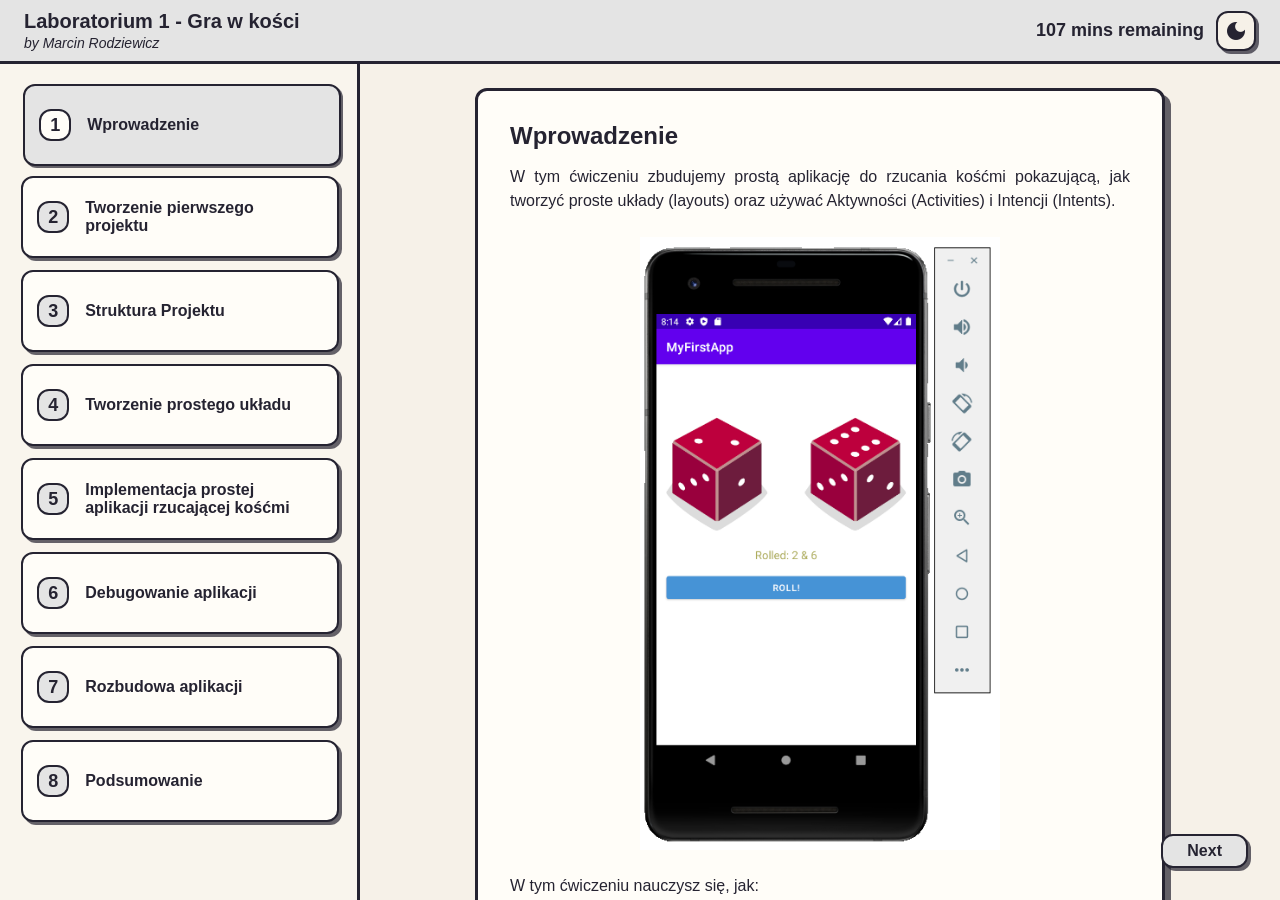
==== labs/lab1/index.html @ 18312a4f "Update introduction in index.html for Lab 1 Removed TODO section" ====
<!doctype html>
<html>
<head>
  <meta name="viewport" content="width=device-width, minimum-scale=1.0, initial-scale=1.0, user-scalable=yes">
  <meta charset="UTF-8">
  <title>Laboratorium 1 - Gra w kości</title>
  <link rel="icon" type="image/svg+xml" href="../assets/android-favicon.svg">
  <link rel="stylesheet" href="../assets/material-icons.css">
  <link rel="stylesheet" href="../css/codelab-soft-brutalism.css">
</head>
<body>
    <div class="codelab"
      id="lab1_diceroller"
      data-title="Laboratorium 1 - Gra w kości"
      data-author="by Marcin Rodziewicz">
    
      <section class="codelab-step" data-label="Wprowadzenie" data-duration="02">
    
<p>W tym ćwiczeniu zbudujemy prostą aplikację do rzucania kośćmi pokazującą, jak tworzyć proste układy (layouts) oraz używać Aktywności (Activities) i Intencji (Intents).</p>
<img src="img/diceRollerPreview.png" alt="img\\diceRollerPreview.png"  width="360.00" />
<p>W tym ćwiczeniu nauczysz się, jak:</p>
<ul><li>utworzyć prostą aplikację w Android Studio</li><li>tworzyć interfejs użytkownika (UI) za pomocą <code>ConstraintLayout</code></li><li>tworzyć Aktywności i używać Intencji</li><li>uruchamiać i debugować aplikację</li></ul>
      </section>
    
      <section class="codelab-step" data-label="Tworzenie pierwszego projektu" data-duration="05">
        <h4 is-upgraded>1 Otwórz Android Studio i utwórz projekt</h4>
<p>Otwórz Android Studio i wybierz opcję <strong>New Project</strong>.</p>
<img src="img/1.jpg" alt="img\\1.jpg"  width="720.00" />
<h4 is-upgraded>2 Wybór szablonu</h4>
<p>Wybierz szablon <strong>Empty Views Activity</strong> dla swojej aplikacji. Możesz wybierać spośród kilku predefiniowanych szablonów aplikacji dla różnych urządzeń. Następnie kliknij <strong>Next</strong>.</p>
<img src="img/lab1_2.png" alt="img\\lab1_2.png"  width="720.00" />
<h4 is-upgraded>3 Konfiguracja projektu</h4>
<p>Określ nazwę swojej aplikacji (np. <code>DiceRoller</code>). Utwórz unikalną nazwę pakietu (Package name), która identyfikuje aplikację, np. <code>com.mr.diceroller</code>. Wybierz odpowiednią lokalizację projektu (Save location) i wskaż język używany do napisania aplikacji (wybierz <strong>Kotlin</strong>). Na koniec wybierz platformę, na której aplikacja będzie działać, i określ minimalny wymagany poziom SDK (Android version). Jako język konfiguracji budowania (Build configuration language) wybierz <em>Kotlin DSL (build.gradle.kts)</em>. Kliknij <strong>Finish</strong>.</p>
<img src="img/lab1_3.png" alt="img\\lab1_3.png"  width="720.00" />
<h4 is-upgraded>4 Oczekiwanie na zbudowanie</h4>
<p>Poczekaj na zakończenie procesu tworzenia projektu.</p>
<h4 is-upgraded>5 Sukces</h4>
<p>Pierwszy projekt został utworzony!</p>
      </section>
    
      <section class="codelab-step" data-label="Struktura Projektu" data-duration="05">
        <p>Zapoznaj się ze strukturą projektu. Widok projektu można zmienić, wybierając opcje w lewym górnym menu panelu nawigacyjnego (np. z domyślnego widoku <em>Android</em> na widok <em>Project</em>, aby zobaczyć pliki z perspektywy systemu operacyjnego).</p>
<img src="img/lab1_4.jpg" alt="img\\lab1_4.jpg"  width="720.00" />
<h4 is-upgraded>Najważniejsze elementy:</h4>
<p><strong><code>app/src/main/res/layout/activity_main.xml</code></strong></p>
<p>Plik XML z układem dla aktywności, którą dodałeś podczas tworzenia projektu. Zawiera aktualną treść wyświetlaną użytkownikowi. Plik domyślnie zawiera element <code>TextView</code> z tekstem &quot;Hello world!&quot;.</p>
<p><strong><code>app/src/main/java/package_name/MainActivity.kt</code></strong></p>
<p>Zakładka z tym plikiem pojawia się w Android Studio po zakończeniu kreatora nowego projektu. Znajdziesz w nim definicję klasy dla utworzonej Aktywności. Po zbudowaniu i uruchomieniu aplikacji, klasa <code>Activity</code> uruchamia aktywność i ładuje plik układu mówiący &quot;Hello World!&quot;. Jest to punkt wejścia do aplikacji.</p>
<p><strong><code>app/src/main/AndroidManifest.xml</code></strong></p>
<p>Plik manifestu opisuje podstawowe cechy aplikacji i definiuje każdy z jej komponentów.</p>
<p><strong><code>app/build.gradle</code> (lub <code>build.gradle.kts</code>)</strong></p>
<p>Android Studio używa narzędzia Gradle do kompilacji i budowy aplikacji. Istnieje plik <code>build.gradle</code> dla każdego modułu projektu, a także dla całego projektu. Zazwyczaj interesuje nas ten pierwszy (dla modułu <code>app</code>). To tutaj ustawiane są zależności (dependencies) i ustawienia Androida:</p>
<ul><li><code>compileSdk</code>: wersja platformy, względem której aplikacja jest kompilowana.</li><li><code>applicationId</code>: w pełni kwalifikowana nazwa pakietu.</li><li><code>minSdk</code>: najniższa wersja Androida obsługiwana przez aplikację.</li><li><code>targetSdk</code>: najwyższa wersja Androida, na której aplikacja była testowana.</li></ul>
<p><strong><code>app/src/main/res</code></strong></p>
<p>Podkatalogi znajdujące się w <code>/res</code> zawierają zasoby aplikacji:</p>
<ul><li><code>drawable/</code>: Katalog dla obiektów graficznych (takich jak bitmapy).</li><li><code>layout/</code>: Katalog dla plików definiujących interfejs użytkownika, takich jak <code>activity_main.xml</code>.</li><li><code>mipmap/</code>: Katalog dla plików ikon aplikacji.</li><li><code>values/</code>: Katalog dla innych plików XML zawierających zasoby, takie jak definicje ciągów znaków (<code>strings.xml</code>) i kolorów (<code>colors.xml</code>).</li></ul>
      </section>
    
      <section class="codelab-step" data-label="Tworzenie prostego układu" data-duration="20">
        <h3 is-upgraded>1 Otwórz plik układu</h3>
<p>Otwórz plik <code>activity_main.xml</code> (jeśli nie jest jeszcze otwarty).</p>
<h3 is-upgraded>2 Przygotowanie zasobów graficznych</h3>
<p>Zbudujemy docelowy układ zawierający dwie kości do gry, przycisk i pole tekstowe.</p>
<img src="img/lab1_5.png" alt="img\\lab1_5.png"  width="720.00" />
<p>Dodaj dostarczone obrazy kości (<code>dice_1.png</code> do <code>dice_6.png</code>) do folderu <code>drawable</code>, przeciągając je tam lub wybierając opcję <strong>Import Drawables</strong> w zakładce <strong>Resource Manager</strong> po lewej stronie.</p>
<img src="img/lab1_6.jpg" alt="img\\lab1_6.jpg"  width="720.00" />
<h3 is-upgraded>3 Dodawanie komponentów</h3>
<p>Dodaj dwa obiekty <code>ImageView</code> i jeden <code>Button</code> do istniejącego już <code>TextView</code>, przeciągając widżety z palety (Palette) do okna i zmień ich identyfikatory (używane do dostępu do elementu z poziomu kodu) w zakładce <strong>Attributes</strong>:</p>
<img src="img/lab1_7.jpg" alt="img\\lab1_7.jpg"  width="720.00" />
<table><thead><tr><th>Element</th><th>Id</th></tr></thead><tbody><tr><td>Pierwszy ImageView</td><td><code>dice1Img</code></td></tr><tr><td>Drugi ImageView</td><td><code>dice2Img</code></td></tr><tr><td>Przycisk (Button)</td><td><code>rollButton</code></td></tr><tr><td>Tekst (TextView)</td><td><code>rollResultText</code></td></tr></tbody></table>
<p>Podczas dodawania obrazów zostaniesz poproszony o wybór grafiki. Wybierz jeden z dodanych obrazków kości.</p>
<h3 is-upgraded>4 Pozycjonowanie elementów</h3>
<p>Ustaw pozycje elementów, definiując ograniczenia i inne odpowiednie parametry. Można to zrobić w kodzie XML lub w trybie widoku Design. Dla kodu XML można użyć:</p>
<table>
<thead>
<tr>
<th>Element id</th>
<th colspan="1"></th>
</tr>
</thead>
<tbody>
<!-- dice1Img -->
<tr>
<td rowspan="8"><strong><code>dice1Img</code></strong></td>
<td align="center"><strong>Atrybuty</strong></td>
</tr>
<tr>
<td>
<code>android:layout_width="160dp"</code><br>
<code>android:layout_height="200dp"</code>
</td>
</tr>
<tr>
<td align="center"><strong>Opis</strong></td>
</tr>
<tr>
<td>Ustawia szerokość i wysokość obiektu <code>ImageView</code> na 160 i 200 dp (piksele niezależne od gęstości).</td>
</tr>
<tr>
<td align="center"><strong>Atrybuty</strong></td>
</tr>
<tr>
<td>
<code>app:layout_constraintBottom_toTopOf="@+id/rollResultText"</code><br>
<code>app:layout_constraintStart_toStartOf="parent"</code><br>
<code>android:layout_marginStart="16dp"</code><br>
<code>android:layout_marginBottom="16dp"</code>
</td>
</tr>
<tr>
<td align="center"><strong>Opis</strong></td>
</tr>
<tr>
<td>Ustawia pozycję <code>ImageView</code>. Atrybut <code>Start_toStartOf</code> ustawia początkową pozycję w osi x względem początku kontenera (<code>"parent"</code>) — zazwyczaj lewa krawędź. <code>Bottom_toTopOf</code> przypina dół obrazka do góry tekstu <code>rollResultText</code>. Atrybuty <code>marginStart</code> i <code>marginBottom</code> dodają marginesy.</td>
</tr>
<!-- dice2Img -->
<tr>
<td rowspan="8"><strong><code>dice2Img</code></strong></td>
<td align="center"><strong>Atrybuty</strong></td>
</tr>
<tr>
<td>
<code>android:layout_width="160dp"</code><br>
<code>android:layout_height="200dp"</code>
</td>
</tr>
<tr>
<td align="center"><strong>Opis</strong></td>
</tr>
<tr>
<td>Ustawia szerokość i wysokość obiektu <code>ImageView</code> na 160 i 200 dp.</td>
</tr>
<tr>
<td align="center"><strong>Atrybuty</strong></td>
</tr>
<tr>
<td>
<code>app:layout_constraintBottom_toTopOf="@+id/rollResultText"</code><br>
<code>app:layout_constraintEnd_toEndOf="parent"</code><br>
<code>android:layout_marginEnd="16dp"</code><br>
<code>android:layout_marginBottom="16dp"</code>
</td>
</tr>
<tr>
<td align="center"><strong>Opis</strong></td>
</tr>
<tr>
<td>Podobnie jak wyżej. Atrybut <code>End_toEndOf</code> ustawia końcową pozycję względem końca kontenera (zazwyczaj prawa krawędź).</td>
</tr>
<!-- rollButton -->
<tr>
<td rowspan="8"><strong><code>rollButton</code></strong></td>
<td align="center"><strong>Atrybuty</strong></td>
</tr>
<tr>
<td>
<code>android:layout_width="0dp"</code><br>
<code>android:layout_height="wrap_content"</code><br>
<code>android:text="Roll!"</code><br>
<code>app:backgroundTint="@color/myBlue"</code>
</td>
</tr>
<tr>
<td align="center"><strong>Opis</strong></td>
</tr>
<tr>
<td>Ustawia szerokość i wysokość przycisku, wyświetlany tekst i kolor tła. Wartość <code>0dp</code> dla szerokości (<em>match constraint</em>) sprawia, że przycisk rozciąga się do zdefiniowanych ograniczeń bocznych.</td>
</tr>
<tr>
<td align="center"><strong>Atrybuty</strong></td>
</tr>
<tr>
<td>
<code>android:layout_marginStart="16dp"</code><br>
<code>android:layout_marginTop="16dp"</code><br>
<code>android:layout_marginEnd="16dp"</code><br>
<code>app:layout_constraintEnd_toEndOf="parent"</code><br>
<code>app:layout_constraintStart_toStartOf="parent"</code><br>
<code>app:layout_constraintTop_toBottomOf="@+id/rollResultText"</code>
</td>
</tr>
<tr>
<td align="center"><strong>Opis</strong></td>
</tr>
<tr>
<td>Ustawia pozycję przycisku: wycentrowany poziomo względem rodzica, umieszczony poniżej <code>rollResultText</code> z marginesami po wszystkich stronach.</td>
</tr>
<!-- rollResultText -->
<tr>
<td rowspan="8"><strong><code>rollResultText</code></strong></td>
<td align="center"><strong>Atrybuty</strong></td>
</tr>
<tr>
<td>
<code>android:layout_width="0dp"</code><br>
<code>android:layout_height="wrap_content"</code><br>
<code>android:text="Hello_world!"</code><br>
<code>android:textAlignment="center"</code><br>
<code>android:textSize="18sp"</code>
</td>
</tr>
<tr>
<td align="center"><strong>Opis</strong></td>
</tr>
<tr>
<td>Ustawia szerokość, wysokość, tekst, wyrównanie i rozmiar tekstu w jednostkach <code>sp</code> (odpowiednik <code>dp</code> dla fontów).</td>
</tr>
<tr>
<td align="center"><strong>Atrybuty</strong></td>
</tr>
<tr>
<td>
<code>app:layout_constraintBottom_toBottomOf="parent"</code><br>
<code>app:layout_constraintLeft_toLeftOf="parent"</code><br>
<code>app:layout_constraintRight_toRightOf="parent"</code><br>
<code>app:layout_constraintTop_toTopOf="parent"</code>
</td>
</tr>
<tr>
<td align="center"><strong>Opis</strong></td>
</tr>
<tr>
<td>Ta kombinacja ograniczeń (<em>constraints</em>) spowoduje, że widok zostanie wyśrodkowany na ekranie — zarówno poziomo, jak i pionowo.</td>
</tr>
</tbody>
</table>
<aside class="warning"><p><strong>UWAGA 1:</strong> Atrybut <code>text</code> jest podświetlony, ponieważ ciąg &quot;Roll!&quot; jest wpisany na sztywno (hardcoded) w kodzie XML, co nie jest dobrą praktyką. Zajmiemy się tym w następnych krokach.</p>
<p><strong>UWAGA 2:</strong> Zauważ, że <code>@color/myBlue</code> jest podświetlone na czerwono. Wpisaliśmy nazwę zasobu koloru, ale jeszcze go nie stworzyliśmy.</p></aside>
<h3 is-upgraded>5 Eksportowanie tekstów i kolorów</h3>
<p>Eksportuj ciągi znaków (strings). W przypadku każdego ciągu z ostrzeżeniem &quot;hardcoded&quot; wyeksportuj zasób do pliku <code>strings.xml</code>, zaznaczając linię i otwierając menu szybkich akcji (<code>Alt+Enter</code> lub ikona żarówki) -&gt; <strong>Extract string resource</strong>.</p>
<div class="codelab-image-row"><img src="img/lab1_8.png" alt="img\\lab1_8.png"  width="300.00" /><img src="img/lab1_9.png" alt="img\\lab1_9.png"  width="300.00" /></div>
<p>Utwórz kolor &quot;myBlue&quot;. Naciśnij <code>Alt+Enter</code> na podświetlonym błędzie &quot;myBlue&quot;, wybierz <strong>Create color value resource</strong> i w kolejnym oknie wybierz odpowiedni odcień niebieskiego.</p>
<div class="codelab-image-row"><img src="img/lab1_10.png" alt="img\\lab1_10.png"  width="300.00" /><img src="img/lab1_11.png" alt="img\\lab1_11.png"  width="300.00" /></div>
<p>Ostateczny kod XML (<code>activity_main.xml</code>) powinien wyglądać mniej więcej tak (upewnij się, że używasz wyeksportowanych zasobów <code>@string/...</code>):</p>
<h4 is-upgraded>activity_main.xml</h4>
<pre><code class="language-xml">&lt;?xml version=&quot;1.0&quot; encoding=&quot;utf-8&quot;?&gt;
&lt;androidx.constraintlayout.widget.ConstraintLayout
    xmlns:android=&quot;http://schemas.android.com/apk/res/android&quot;
    xmlns:app=&quot;http://schemas.android.com/apk/res-auto&quot;
    xmlns:tools=&quot;http://schemas.android.com/tools&quot;
    android:layout_width=&quot;match_parent&quot;
    android:layout_height=&quot;match_parent&quot;
    tools:context=&quot;.MainActivity&quot;&gt;

    &lt;TextView
        android:id=&quot;@+id/rollResultText&quot;
        android:layout_width=&quot;0dp&quot;
        android:layout_height=&quot;wrap_content&quot;
        android:text=&quot;@string/hello_world&quot;
        android:textAlignment=&quot;center&quot;
        android:textSize=&quot;18sp&quot;
        app:layout_constraintBottom_toBottomOf=&quot;parent&quot;
        app:layout_constraintLeft_toLeftOf=&quot;parent&quot;
        app:layout_constraintRight_toRightOf=&quot;parent&quot;
        app:layout_constraintTop_toTopOf=&quot;parent&quot; /&gt;

    &lt;Button
        android:id=&quot;@+id/rollButton&quot;
        android:layout_width=&quot;0dp&quot;
        android:layout_height=&quot;wrap_content&quot;
        android:layout_marginStart=&quot;16dp&quot;
        android:layout_marginTop=&quot;16dp&quot;
        android:layout_marginEnd=&quot;16dp&quot;
        android:text=&quot;@string/roll&quot;
        app:backgroundTint=&quot;@color/myBlue&quot;
        app:layout_constraintEnd_toEndOf=&quot;parent&quot;
        app:layout_constraintStart_toStartOf=&quot;parent&quot;
        app:layout_constraintTop_toBottomOf=&quot;@+id/rollResultText&quot; /&gt;

    &lt;ImageView
        android:id=&quot;@+id/dice1Img&quot;
        android:layout_width=&quot;160dp&quot;
        android:layout_height=&quot;200dp&quot;
        android:layout_marginStart=&quot;16dp&quot;
        android:layout_marginBottom=&quot;16dp&quot;
        app:layout_constraintBottom_toTopOf=&quot;@+id/rollResultText&quot;
        app:layout_constraintStart_toStartOf=&quot;parent&quot;
        tools:ignore=&quot;ContentDescription&quot;
        app:srcCompat=&quot;@drawable/dice_2&quot; /&gt;

    &lt;ImageView
        android:id=&quot;@+id/dice2Img&quot;
        android:layout_width=&quot;160dp&quot;
        android:layout_height=&quot;200dp&quot;
        android:layout_marginEnd=&quot;16dp&quot;
        android:layout_marginBottom=&quot;16dp&quot;
        app:layout_constraintBottom_toTopOf=&quot;@+id/rollResultText&quot;
        app:layout_constraintEnd_toEndOf=&quot;parent&quot;
        app:srcCompat=&quot;@drawable/dice_1&quot; /&gt;

&lt;/androidx.constraintlayout.widget.ConstraintLayout&gt;
</code></pre>
      </section>
    
      <section class="codelab-step" data-label="Implementacja prostej aplikacji rzucającej kośćmi" data-duration="15">
        <h3 is-upgraded>1 Cykl życia aplikacji (Application Lifecycle)</h3>
<p>Aplikacje systemu Android wykorzystują klasę aktywności (ang. <em>Activity</em>) jako punkt wejścia. Aktywność udostępnia również obszar do rysowania interfejsu użytkownika oraz umożliwia interakcję użytkownika z aplikacją. Dobrą praktyką jest minimalizacja liczby aktywności w aplikacji. Preferowanym modelem jest model jednej aktywności.</p>
<!-- ZMIANA (1): wyjaśnienie sprzeczności z modelem jednej aktywności -->
<aside class="special"><p><strong>Uwaga:</strong> W tym laboratorium świadomie tworzymy kilka aktywności (<code>MainActivity</code>, <code>MainActivityExtended</code>, <code>SettingsActivity</code>). To zabieg dydaktyczny: pozwala pokazać, jak działają Intencje i jak przekazywać dane między ekranami. W kolejnych laboratoriach poznamy nawigację między ekranami w obrębie jednej aktywności.</p></aside>
<p>Ważnym aspektem aktywności jest jej cykl życia, który definiuje kolejne etapy jej działania – od uruchomienia aż do zamknięcia. System Android zarządza cyklem życia, przechodząc przez następujące stany:</p>
<!-- ZMIANA (2): dodano onRestart() -->
<ul><li><code>onCreate()</code> – wywoływana podczas inicjalizacji aktywności, odpowiada za tworzenie interfejsu użytkownika oraz załadowanie zasobów,</li><li><code>onStart()</code> – aktywność staje się widoczna na ekranie,</li><li><code>onResume()</code> – aktywność przechodzi na pierwszy plan, umożliwiając użytkownikowi interakcję,</li><li><code>onPause()</code> – aktywność schodzi z pierwszego planu, np. przesłania ją okno dialogowe,</li><li><code>onStop()</code> – aktywność przestaje być widoczna, ale nadal pozostaje w pamięci,</li><li><code>onRestart()</code> – wywoływana, gdy aktywność zatrzymana wcześniej przez <code>onStop()</code> wraca na ekran (np. użytkownik wraca do aplikacji). Po niej system wywołuje ponownie <code>onStart()</code>,</li><li><code>onDestroy()</code> – aktywność zostaje usunięta z pamięci, np. w wyniku zamknięcia aplikacji.</li></ul>
<aside class="special"><p><strong>Informacja:</strong> Nie wszystkie z tych metod muszą być nadpisywane – implementujemy tylko te, które są potrzebne do poprawnego działania aplikacji, np. do zwalniania zasobów czy zapisywania stanu. Wyjątkiem jest metoda <code>onCreate()</code>, którą zawsze należy nadpisać, ponieważ to w niej inicjalizowany jest interfejs użytkownika oraz kluczowe komponenty aplikacji.</p></aside>
<!-- ZMIANA (2): wzmianka o onSaveInstanceState -->
<aside class="warning"><p><strong>Zmiana konfiguracji i zapis stanu:</strong> Obrót ekranu, zmiana języka lub trybu ciemnego powoduje <strong>zniszczenie i ponowne utworzenie</strong> aktywności (<code>onPause -&gt; onStop -&gt; onDestroy -&gt; onCreate</code>). Zwykłe zmienne w klasie aktywności są wtedy tracone. Przed zniszczeniem system wywołuje metodę <code>onSaveInstanceState(outState: Bundle)</code>, w której można zapisać niewielki stan. Odczytamy go potem z parametru <code>savedInstanceState</code> metody <code>onCreate()</code> (ten sam, który widzisz w sygnaturze <code>onCreate</code>). Na tym laboratorium nie implementujemy zapisu stanu, więc <strong>gra z dalszej części ćwiczenia rozpocznie się od nowa po obrocie ekranu</strong>. Jest to znane ograniczenie. Docelowo stan przechowuje się w <code>ViewModel</code>.</p></aside>
<p>Otwórz plik <code>MainActivity.kt</code> i przeanalizuj jego zawartość.</p>
<aside class="special"><p><strong>Uwaga</strong> Zawartość onCreate może się nieznacznie różnić w stosunku do prezentowanej formy</p></aside>
<h4 is-upgraded>MainActivity.kt</h4>
<pre><code class="language-kotlin">package com.mr.diceroller

import android.os.Bundle
import androidx.appcompat.app.AppCompatActivity

class MainActivity : AppCompatActivity() {
    override fun onCreate(savedInstanceState: Bundle?) {
        super.onCreate(savedInstanceState)
        setContentView(R.layout.activity_main)
    }
}
</code></pre>
<p>Widzimy klasę o nazwie <code>MainActivity</code>, która rozszerza klasę <code>AppCompatActivity</code>. Podstawowa implementacja klasy <code>MainActivity</code> musi przesłonić (<code>override</code>) metodę <code>onCreate()</code> swojej klasy nadrzędnej. Metoda <code>onCreate</code> to pierwsza metoda cyklu życia, która jest uruchamiana, gdy użytkownik startuje aplikację. W podstawowej implementacji to właśnie w tym miejscu określasz układ, który powinien być używany przez tę aktywność, korzystając z metody <code>setContentView()</code>. Plik układu jest określony przez zasób zapisany w automatycznie generowanym pliku <code>R</code>.</p>
<p>Zmodyfikuj kod klasy <code>MainActivity</code> (dodaj import <code>android.util.Log</code>):</p>
<h4 is-upgraded>MainActivity.kt</h4>
<pre><code class="language-kotlin">package com.mr.diceroller

import android.os.Bundle
import android.util.Log
import androidx.appcompat.app.AppCompatActivity

class MainActivity : AppCompatActivity() {
    override fun onCreate(savedInstanceState: Bundle?) {
        super.onCreate(savedInstanceState)
        Log.i(localClassName, &quot;onCreate&quot;)
        setContentView(R.layout.activity_main)
    }

    override fun onStart() {
        super.onStart()
        Log.i(localClassName, &quot;onStart&quot;)
    }

    override fun onResume() {
        super.onResume()
        Log.i(localClassName, &quot;onResume&quot;)
    }

    override fun onPause() {
        super.onPause()
        Log.i(localClassName, &quot;onPause&quot;)
    }

    override fun onStop() {
        super.onStop()
        Log.i(localClassName, &quot;onStop&quot;)
    }

    override fun onRestart() {
        super.onRestart()
        Log.i(localClassName, &quot;onRestart&quot;)
    }

    override fun onDestroy() {
        super.onDestroy()
        Log.i(localClassName, &quot;onDestroy&quot;)
    }
}
</code></pre>
<p>Przesłoniliśmy wszystkie metody cyklu życia. Zazwyczaj nie ma potrzeby nadpisywania ich wszystkich, ale ten przykład pokaże, jak i kiedy uruchamiana jest każda z metod. Kod ten używa również metody <code>Log</code>, która pozwala na wyświetlanie wiadomości w konsoli <strong>Logcat</strong>. Ta metoda przyjmuje dwa argumenty: tag (znacznik) oraz wiadomość do wyświetlenia. Tag może być użyty do identyfikacji źródła logu.</p>
<p>Uruchom aplikację i obserwuj logi w oknie Logcat.</p>
<img src="img/lab1_19.png" alt="img\\lab1_19.png"  width="720.00" />
<p>Sprawdź, jak zmieniają się logi w następujących sytuacjach:</p>
<ul><li>wciśnięcie przycisku <em>Home</em> i powrót do aplikacji (zwróć uwagę na <code>onRestart</code>),</li><li>wciśnięcie przycisku <em>Wstecz</em>,</li><li>obrót ekranu emulatora (aktywność jest niszczona i tworzona od nowa).</li></ul>
<h3 is-upgraded>2 Tworzenie prostej klasy</h3>
<p>Kliknij prawym przyciskiem myszy na nazwę pakietu w folderze <code>java+kotlin</code> i wybierz <strong>New -&gt; Kotlin Class/File</strong>. Wpisz nazwę: <code>Dice</code>.</p>
<h4 is-upgraded>Dice.kt</h4>
<pre><code class="language-kotlin">package com.mr.diceroller

class Dice(private val numSides: Int = 6) {
    // To jest definicja głównego konstruktora
    // Domyślna wartość dla numSides to 6

    // Publiczna funkcja zdefiniowana wewnątrz klasy.
    // Zwraca losową liczbę całkowitą pomiędzy 1 a numSides.
    fun roll(): Int {
        return (1..numSides).random()
    }
}
</code></pre>
<p>Implementacja klasy jest prosta. Posiada pojedynczy konstruktor z jednym parametrem domyślnym, który ustala liczbę ścian kości. Pojedyncza funkcja należąca do tej klasy (<code>roll()</code>) generuje losową liczbę z zakresu od 1 do <code>numSides</code>.</p>
<h3 is-upgraded>3 Obsługa kliknięć i modyfikowanie interfejsu</h3>
<p>Wróć do <code>MainActivity.kt</code> i zmodyfikuj metodę <code>onCreate</code> (dodaj import <code>android.widget.Button</code>):</p>
<h4 is-upgraded>MainActivity.kt</h4>
<pre><code class="language-kotlin">override fun onCreate(savedInstanceState: Bundle?) {
    super.onCreate(savedInstanceState)
    Log.i(localClassName, &quot;onCreate&quot;)
    setContentView(R.layout.activity_main)

    val button = findViewById&lt;Button&gt;(R.id.rollButton)

    button.setOnClickListener {
        rollDice()
    }
}
</code></pre>
<p>W kodzie powyżej utworzyliśmy zmienną (<code>val</code>) o nazwie <code>button</code>, która pozwoli nam uzyskać dostęp do przycisku z naszego układu. Widok (<code>View</code>) w układzie jest rozpoznawany po jego id, a połączenie zapewnia metoda <code>findViewById</code>. Następnie tworzymy procedurę obsługującą zdarzenie kliknięcia w przycisk, używając metody <code>setOnClickListener</code>. W ciele (lambda) tego nasłuchiwacza (tzw. listenera) wywołujemy metodę <code>rollDice()</code>.</p>
<p>Metoda <code>rollDice()</code> jeszcze nie istnieje, więc użyj skrótu <code>Alt+Enter</code> na podświetlonym błędzie, by stworzyć nową funkcję:</p>
<img src="img/lab1_23.png" alt="img\\lab1_23.png"  width="300.00" />
<p>Następnie dodaj poniższe funkcje w <code>MainActivity</code> wraz z brakującymi importami (<code>Alt+Enter</code>):</p>
<pre><code class="language-kotlin">import android.graphics.Color
import android.widget.ImageView
import android.widget.TextView
</code></pre>
<h4 is-upgraded>MainActivity.kt</h4>
<pre><code class="language-kotlin">private fun rollDice() {
    val dice = Dice() // to jest równoważne z Dice(6)
    val diceRoll1 = dice.roll() // pierwszy rzut kością
    val diceRoll2 = dice.roll() // drugi rzut kością

    updateText(diceRoll1, diceRoll2) // aktualizuje widok tekstu wynikiem
    updateImg(diceRoll1, diceRoll2) // aktualizuje widoki obrazków kości
}

private fun updateText(diceRoll1: Int, diceRoll2: Int) {
    // Pobierz widok TextView z układu
    val rollResultText = findViewById&lt;TextView&gt;(R.id.rollResultText)

    // Ustaw tekst
    rollResultText.text = &quot;Rolled: $diceRoll1 &amp; $diceRoll2&quot;

    // Tworzenie koloru (RGB) dla tekstu
    // Każdy składnik koloru może mieć wartość pomiędzy 0 a 255

    // Składnik czerwony (losowa liczba od 0 do 255)
    val red = (0..255).random()

    // Składnik zielony (na podstawie sumy wartości z kości)
    val green = (((diceRoll1 + diceRoll2) / 12.0) * 255).toInt()

    // Składnik niebieski (na podstawie iloczynu wartości z kości)
    val blue = (((diceRoll1 * diceRoll2) / 36.0) * 255).toInt()

    // Ustaw wygenerowany kolor na tekst
    rollResultText.setTextColor(Color.rgb(red, green, blue))
    Log.i(localClassName, &quot;Text color: R:$red, G:$green, B:$blue&quot;)
}

private fun updateImg(diceRoll1: Int, diceRoll2: Int) {
    // Pobierz ImageView z układu
    val dice1Img = findViewById&lt;ImageView&gt;(R.id.dice1Img)
    val dice2Img = findViewById&lt;ImageView&gt;(R.id.dice2Img)

    // Zmień obraz bazując na wygenerowanej wartości, używając naszej funkcji pomocniczej
    dice1Img.setImageResource(resolveDrawable(diceRoll1))
    dice2Img.setImageResource(resolveDrawable(diceRoll2))
}

private fun resolveDrawable(diceValue: Int): Int {
    // Zwróć id zasobu graficznego (drawable) w zależności od wartości kości
    return when (diceValue) {
        1 -&gt; R.drawable.dice_1
        2 -&gt; R.drawable.dice_2
        3 -&gt; R.drawable.dice_3
        4 -&gt; R.drawable.dice_4
        5 -&gt; R.drawable.dice_5
        else -&gt; R.drawable.dice_6
    }
}
</code></pre>
<p>Zwróć uwagę, jak w <code>rollDice()</code> tworzymy obiekt klasy <code>Dice</code>, rzucamy dwukrotnie i zapisujemy wynik do zmiennych, które są dalej przekazywane do funkcji aktualizujących tekst i obrazki.</p>
<p>Zbuduj i uruchom aplikację!</p>
      </section>
    
      <section class="codelab-step" data-label="Debugowanie aplikacji" data-duration="10">
        <h3 is-upgraded>1 &quot;Breakpointy&quot;</h3>
<p>W pliku <code>MainActivity.kt</code> odnajdź linijkę:</p>
<pre><code class="language-kotlin">rollResultText.setTextColor(Color.rgb(red, green, blue))
</code></pre>
<p>Kliknij w puste miejsce zaraz obok numeru linii (na marginesie). W ten sposób dodasz punkt wstrzymania (breakpoint - pojawi się czerwona kropka).</p>
<img src="img/lab1_27.png" alt="img\\lab1_27.png"  width="500.00" />
<p>Breakpointy są przydatne do debugowania i testowania aplikacji. Pozwalają one aplikacji zatrzymać się, gdy osiągnie ten konkretny punkt w kodzie.</p>
<p>Uruchom aplikację w trybie debugowania, wciskając przycisk z ikoną robaka (Debug &#39;app&#39;, <code>Shift + F9</code>). Naciśnij przycisk rzutu w aplikacji - debugger powinien zatrzymać się na wyznaczonym breakpoincie. Możesz przeanalizować wartości zmiennych w oknie u dołu.</p>
<img src="img/lab1_28.png" alt="img\\lab1_28.png"  width="720.00" />
<h3 is-upgraded>2 Wywoływanie awarii aplikacji i analiza przyczyn z użyciem Logcat</h3>
<p>Utwórz nowy plik layoutu klikając prawym przyciskiem myszy na folderze <code>layout</code> i wybierając <strong>New -&gt; Layout Resource File</strong>. Nadaj mu dowolną nazwę i kliknij OK. W nowym pliku zmień <code>id</code> głównego elementu <code>ConstraintLayout</code> na <code>crash_test</code>.</p>
<p>Teraz celowo zepsujmy aplikację. Zmodyfikuj metodę <code>rollDice()</code> (dodaj import <code>android.view.View</code>):</p>
<pre><code class="language-kotlin">private fun rollDice() {
    val dice = Dice()
    val diceRoll1 = dice.roll()
    val diceRoll2 = dice.roll()

    // Próbujemy pobrać widok &#39;crash_test&#39;, którego NIE MA w obecnie wyświetlanym układzie (activity_main)
    val crash = findViewById&lt;View&gt;(R.id.crash_test)
    val screen = crash.height // &lt;-- Tutaj wywołamy atrybut na obiekcie, który jest null!

    updateText(diceRoll1, diceRoll2)
    updateImg(diceRoll1, diceRoll2)
}
</code></pre>
<p>Uruchom aplikację. Wyrzuci ona błąd i nieoczekiwanie zakończy działanie przy próbie rzutu kośćmi.</p>
<p>Przejdź do zakładki <strong>Logcat</strong>, zmień poziom szczegółowości (Verbosity level) na <strong>Error</strong> i wpisz w polu wyszukiwania <code>MainActivity</code> (lub <code>level:error</code>). Znajdziesz stos wywołań błędu (stack trace).</p>
<img src="img/lab1_32.png" alt="img\\lab1_32.png"  width="720.00" />
<p>Z wiadomości możemy łatwo odnaleźć linię, która spowodowała crash (<code>NullPointerException</code>). W Kotlinie ten typ błędu (wywołanie metody na obiekcie, który nie istnieje) może być łatwo obsłużony poprzez <strong>operator bezpiecznego wywołania (safe call operator) <code>?</code></strong>.</p>
<p>Dodaj operator <code>?</code> do linii wywołującej problem:</p>
<pre><code class="language-kotlin">val screen = crash?.height
</code></pre>
<p>Uruchom aplikację ponownie i sprawdź, czy problem został rozwiązany. (Wartość <code>screen</code> po prostu przyjmie bezpiecznie wartość <code>null</code> zamiast powodować wyjątek).</p>
      </section>
    
      <section class="codelab-step" data-label="Rozbudowa aplikacji" data-duration="45">
        <p>W tej sekcji rozbudujemy aplikację. Zaimplementujemy grę pomiędzy dwoma graczami, polegającą na zdobyciu jak największej ilości punktów. Gra pozwala modyfikować liczbę kości oraz używać mechaniki zatrzymywania (&quot;hold&quot;) dla dowolnej kostki przed rzutem.</p>
<aside class="warning"><p><strong>Nie kopiuj kodu bezmyślnie.</strong> W tej części dostajesz gotowy kod, ale celem nie jest jego przepisanie, tylko zrozumienie. Po każdym kroku znajdziesz sekcję <strong>Pytania do kodu</strong>.</p></aside>
<h3 is-upgraded>1 Tworzenie dwóch nowych Aktywności</h3>
<p>Wybierz z górnego menu <strong>File -&gt; New -&gt; Activity -&gt; Empty Views Activity</strong>. W oknie podaj nazwę pierwszej z nich: <code>MainActivityExtended</code>. Powtórz ten proces dla kolejnej aktywności o nazwie <code>SettingsActivity</code>.</p>
<p>Zajrzyj do <code>AndroidManifest.xml</code> i zobacz zmiany (wszystkie aktywności zostały tam dopisane).</p>
<!-- ZMIANA (3): ustawienie aktywności startowej -->
<h4 is-upgraded>Ustawienie aktywności startowej</h4>
<p>Aplikacja uruchamia aktywność oznaczoną w manifeście filtrem intencji <code>MAIN</code> + <code>LAUNCHER</code>. Obecnie jest to wciąż <code>MainActivity</code>, więc po uruchomieniu zobaczysz stary ekran. Aby uruchamiać nową grę, <strong>przenieś <code>intent-filter</code> z <code>MainActivity</code> do <code>MainActivityExtended</code></strong>:</p>
<pre><code class="language-xml">&lt;activity
    android:name=&quot;.MainActivity&quot;
    android:exported=&quot;false&quot; /&gt;

&lt;activity
    android:name=&quot;.MainActivityExtended&quot;
    android:exported=&quot;true&quot;&gt;
    &lt;intent-filter&gt;
        &lt;action android:name=&quot;android.intent.action.MAIN&quot; /&gt;
        &lt;category android:name=&quot;android.intent.category.LAUNCHER&quot; /&gt;
    &lt;/intent-filter&gt;
&lt;/activity&gt;

&lt;activity
    android:name=&quot;.SettingsActivity&quot;
    android:exported=&quot;false&quot; /&gt;
</code></pre>
<p>Atrybut <code>android:exported=&quot;true&quot;</code> jest wymagany dla aktywności z <code>intent-filter</code>, ponieważ uruchamia ją system. Pozostałe aktywności są wewnętrzne, więc mają <code>exported=&quot;false&quot;</code>.</p>
<p>W dalszej części ćwiczenia pracujemy wyłącznie na <code>MainActivityExtended</code> i <code>SettingsActivity</code>. <code>MainActivity</code> zostaje w projekcie jako punkt odniesienia (wersja z poprzednich kroków).</p>
<h4 is-upgraded>Pytania do kodu</h4>
<ol><li>Po czym system rozpoznaje aktywność startową? Za co odpowiada akcja <code>MAIN</code>, a za co kategoria <code>LAUNCHER</code>?</li><li>Co zobaczysz w menu aplikacji na urządzeniu, jeśli <code>intent-filter</code> zostanie w <code>MainActivity</code> <strong>i</strong> znajdzie się w <code>MainActivityExtended</code>?</li><li>Usuń <code>intent-filter</code> ze wszystkich aktywności i spróbuj uruchomić aplikację. Jaki komunikat zwraca Android Studio?</li><li>Dlaczego <code>MainActivityExtended</code> ma <code>exported=&quot;true&quot;</code>, a <code>SettingsActivity</code> <code>exported=&quot;false&quot;</code>?</li></ol>
<h3 is-upgraded>2 Dodawanie View Binding (Wiązanie widoków)</h3>
<p>W rozszerzeniu aplikacji wykorzystamy mechanizm View Binding. Pozwala ono na prostsze powiązanie kodu z układem (layoutem) z użyciem automatycznie generowanej klasy wiązania (binding class). View binding jest obecnie preferowanym sposobem na uzyskiwanie dostępu do widoków XML w kodzie i zastępuje żmudne używanie metody <code>findViewById</code>. //TODO Przejdź do <code>build.gradle.kts (Module :app)</code> i dodaj <code>viewBinding</code> do sekcji <code>android</code>:</p>
<h4 is-upgraded>build.gradle.kts</h4>
<pre><code class="language-kotlin">android {
    namespace = &quot;com.mr.diceroller&quot;
    compileSdk = 34
    // ...
    buildFeatures {
        viewBinding = true
    }
}
</code></pre>
<p>Zsynchronizuj projekt.</p>
<h4 is-upgraded>Pytania do kodu</h4>
<ol><li>Jak nazywa się klasa wiązania wygenerowana dla <code>activity_settings.xml</code>? A jak nazwałaby się dla pliku <code>item_dice_row.xml</code>? Jaka jest reguła?</li><li>W <code>activity_main_extended.xml</code> zmieniasz <code>id</code> przycisku z <code>rollButton</code> na <code>rollBtn</code>. Co się stanie z kodem używającym <code>binding.rollButton</code>? A z kodem używającym <code>findViewById&lt;Button&gt;(R.id.rollButton)</code> (zwróć uwagę, że <code>activity_main.xml</code> nadal ma przycisk o takim id)? Kiedy dowiesz się o błędzie w każdym z przypadków?</li><li>Co zwraca <code>binding.root</code> i dlaczego przekazujemy to do <code>setContentView()</code>?</li></ol>
<h3 is-upgraded>3 Przygotowanie układów (layouts) dla nowych aktywności</h3>
<p><strong>Dla SettingsActivity (<code>activity_settings.xml</code>)</strong> utwórz układ posiadający:</p>
<ul><li>Element typu <code>Switch</code> - służący do przełączania funkcji zatrzymania kości (np. <code>id=&quot;@+id/enableHoldSwitch&quot;</code>).</li><li>Element typu <code>Spinner</code> - służący do wyboru ilości kości (np. <code>id=&quot;@+id/numDiceSpinner&quot;</code>).</li><li>Element typu <code>Button</code> - przycisk potwierdzenia (np. <code>id=&quot;@+id/confirmButton&quot;</code>).</li><li><code>TextView</code> - etykieta dla wyboru ilości kości.</li></ul>
<img src="img/lab1_37.png" alt="img\\lab1_37.png"  width="720.00" />
<p>Do działania Spinnera potrzebujemy zdefiniować tablicę ciągów. W pliku <code>strings.xml</code> dodaj:</p>
<pre><code class="language-xml">&lt;string-array name=&quot;num_dice_spinner_entries&quot;&gt;
    &lt;item&gt;2&lt;/item&gt;
    &lt;item&gt;3&lt;/item&gt;
    &lt;item&gt;4&lt;/item&gt;
    &lt;item&gt;5&lt;/item&gt;
&lt;/string-array&gt;
</code></pre>
<p>Przypisz te wpisy do Spinnera w <code>activity_settings.xml</code> używając atrybutu <code>android:entries=&quot;@array/num_dice_spinner_entries&quot;</code>.</p>
<p><strong>Dla MainActivityExtended (<code>activity_main_extended.xml</code>)</strong> przygotuj:</p>
<ul><li>Dwa obiekty <code>TextView</code> - do wyświetlania obecnego gracza (<code>id=&quot;@+id/playerLabel&quot;</code>) oraz wyniku rzutu (<code>id=&quot;@+id/rollResultText&quot;</code>).</li><li>Jeden <code>Button</code> - do rzucania (<code>id=&quot;@+id/rollButton&quot;</code>).</li><li>Pięć obiektów <code>ImageView</code> - do wyświetlania kości (<code>dice1Img</code> do <code>dice5Img</code>). Ustaw im atrybut <code>android:tintMode</code> na &quot;multiply&quot;.</li></ul>
<img src="img/lab1_38.png" alt="img\\lab1_38.png"  width="720.00" />
<h4 is-upgraded>Pytania do kodu (krok 3)</h4>
<ol><li><code>SettingsActivity</code> ustawia Spinner przez <code>setSelection(numDice - 2)</code>. Jaka <em>niepisana umowa</em> łączy tę linię z <code>string-array</code> w <code>strings.xml</code>? Co się stanie, jeśli dodasz do tablicy na początku pozycję <code>1</code>?</li><li>★ Kostki mają <code>tintMode=&quot;multiply&quot;</code>, a stan „bez podświetlenia&quot; to kolor <code>white</code>. Jaki kolor będzie miał biały piksel obrazka po pomnożeniu przez <code>white</code>, a jaki przez <code>yellow</code> (R=255, G=255, B=0)? Co stanie się z czarnymi oczkami kostki i dlaczego <code>multiply</code> jest tu lepszy niż zwykłe nałożenie koloru?</li></ol>
<h3 is-upgraded>4 Dodawanie Menu</h3>
<p>Menu zostanie użyte do uruchamiania <code>SettingsActivity</code>. Utwórz katalog zasobów typu Menu (<code>res -&gt; New -&gt; Android Resource Directory</code>, typ: <em>menu</em>), a w nim plik <code>menu.xml</code> z jednym elementem opcji (Settings). Zobacz jak to zrobić na nagraniu:</p>
<p><a href="https://putpoznanpl-my.sharepoint.com/:v:/g/personal/marcin_rodziewicz_put_poznan_pl/EQRR9asTx41NqrAid_po488B-AzovNR9XEWPFuLt1-J7Cg?e=Tmrk0h" target="_blank">Dodawanie menu</a></p>
<p>W kodzie <code>MainActivityExtended.kt</code>:</p>
<pre><code class="language-kotlin">override fun onCreateOptionsMenu(menu: Menu?): Boolean {
    // Utworzenie menu za pomocą menuInflater i zasobu R.menu.menu
    val inflater: MenuInflater = menuInflater
    inflater.inflate(R.menu.menu, menu)
    return super.onCreateOptionsMenu(menu)
}

override fun onOptionsItemSelected(item: MenuItem): Boolean {
    // Obsługa wyboru elementu z menu
    when (item.itemId) {
        R.id.settings -&gt; startSettingsActivity()
    }
    return super.onOptionsItemSelected(item)
}
</code></pre>
<p>Aby wyświetlić menu, musimy przesłonić metodę <code>onCreateOptionsMenu</code> i wskazać docelowy plik zasobów. Wybory użytkownika wyłapujemy, nadpisując <code>onOptionsItemSelected</code>.</p>
<h4 is-upgraded>Pytania do kodu (krok 4)</h4>
<ol><li>W <code>menu.xml</code> nadałeś elementowi <code>id</code> <code>action_settings</code>, a w kodzie jest <code>R.id.settings</code>. Co się stanie i kiedy?</li><li>(po zakończeniu kroku 7) Dodaj do menu drugą pozycję „Reset game&quot;, która wywołuje <code>resetGame()</code>.</li></ol>
<h3 is-upgraded>5 Implementacja nawigacji i przesyłania danych (Intents)</h3>
<p>Dodajmy do <code>MainActivityExtended.kt</code> deklarację mechanizmu View Binding i podstawowych zmiennych.</p>
<!-- ZMIANA (8): jeden zestaw importów dla całego pliku, w kodzie krótkie nazwy -->
<aside class="special"><p>Wskazówka: Gdyby w pliku aktywności niektóre elementy były podświetlone na czerwono, to najpierw sprawdź czy problemu nie można rozwiązać przez import zależności</p></aside>
<h4 is-upgraded>MainActivityExtended.kt</h4>
<pre><code class="language-kotlin">private lateinit var binding: ActivityMainExtendedBinding // Połączenie z układem

private var numDice: Int = 2 // Ilość kości w grze
private var isHoldEnabled: Boolean = true // Czy gracz może wstrzymywać kości?

override fun onCreate(savedInstanceState: Bundle?) {
    super.onCreate(savedInstanceState)

    // Powołanie do życia układu graficznego.
    // Dzięki View Binding nie ma już potrzeby wywoływania findViewById.
    binding = ActivityMainExtendedBinding.inflate(layoutInflater)
    setContentView(binding.root)
}
</code></pre>
<p>View binding zastępuje potrzebę używania <code>findViewById</code>. Poprzez utworzenie zmiennej typu binding możemy odnosić się do widoków w układzie wywołując po prostu <code>binding.idWidoku</code>. Zauważ użycie słowa kluczowego <code>lateinit</code> - mówi to kompilatorowi, że zmienna będzie zainicjalizowana później w kodzie (w <code>onCreate</code>).</p>
<p>Zaimplementuj uruchamianie ustawień:</p>
<pre><code class="language-kotlin">private fun startSettingsActivity() {
    // Utworzenie Intencji jawnej w celu wystartowania SettingsActivity
    val intent = Intent(this, SettingsActivity::class.java).apply {
        // Dodaj wartość typu Int oraz klucz przechowywany w resources
        putExtra(getString(R.string.num_dice_key), numDice)
        // Dodaj wartość typu Boolean
        putExtra(getString(R.string.hold_enable_key), isHoldEnabled)
        // Wartości te (tzw. Extras) będą mogły zostać odzyskane z użyciem kluczy
    }
    // Wystartowanie aktywności z pomocą zmiennej Launchera (patrz niżej)
    launchSettingsActivity.launch(intent)
}
</code></pre>
<p>Uruchamiamy <code>SettingsActivity</code> tworząc jawną Intencję (explicit Intent). Przekazujemy do niej parametry startowe wywołując <code>putExtra()</code>. Utwórz brakujące wpisy kluczy w pliku <code>strings.xml</code>.</p>
<p>Zarejestruj wywołanie zwrotne (callback) dla powracającego rezultatu z aktywności ustawień:</p>
<pre><code class="language-kotlin">// Rejestracja callbacku dla wyniku z SettingsActivity.
// Kod ten zostanie wywołany, gdy wrócimy z widoku ustawień.
private val launchSettingsActivity =
    registerForActivityResult(ActivityResultContracts.StartActivityForResult()) { result -&gt;
        if (result.resultCode == RESULT_OK) {
            // Wykonaj operacje tylko, jeśli rezulat jest pozytywny (RESULT_OK)
            // Pobierz dane z intencji result.data (jeśli nie jest nullem używamy .let)
            result.data?.let { data -&gt;
                numDice = data.getIntExtra(getString(R.string.num_dice_key), 2)
                isHoldEnabled = data.getBooleanExtra(getString(R.string.hold_enable_key), true)

                // Zastosuj ustawienia (applySettings zresetuje też grę,
                // dzięki czemu każda zmiana ustawień rozpoczyna rozgrywkę od nowa)
                applySettings()

                // Pokaż pop-up (Snackbar) z potwierdzeniem
                Snackbar.make(
                    binding.root,
                    &quot;Current settings: numDice: $numDice, isHoldEnabled: $isHoldEnabled&quot;,
                    Snackbar.LENGTH_SHORT
                ).show()
            }
        }
    }
</code></pre>
<p>Zmienna <code>launchSettingsActivity</code> zostaje użyta do uruchomienia ustawień oraz nasłuchiwania na odesłany po jej zamknięciu rezultat. Mechanizm <code>registerForActivityResult</code> stanowi część nowego Activity Result API. Ignoruj na razie ostrzeżenia o brakujących funkcjach <code>applySettings</code> - dopiszemy je później.</p>
<h4 is-upgraded>Pytania do kodu (krok 5)</h4>
<ol><li>Czym różni się intencja jawna od niejawnej? Dlaczego do uruchomienia <code>SettingsActivity</code> używamy jawnej?</li><li>Klucze (<code>num_dice_key</code>, <code>hold_enable_key</code>) trzymamy w <code>strings.xml</code>. Co się stanie, jeśli w <code>SettingsActivity</code> pomylisz się w kluczu? Czy dostaniesz błąd kompilacji, wyjątek, czy nic? A co, jeśli pomylisz nazwę zasobu <code>R.string.…</code>?</li><li>Użytkownik wchodzi w ustawienia i naciska systemowy przycisk <em>Wstecz</em>. Jaki <code>resultCode</code> trafi do callbacku? Co zrobi callback? Czy pojawi się <code>Snackbar</code>?</li><li>★ Dlaczego <code>launchSettingsActivity</code> jest polem klasy inicjalizowanym przy tworzeniu obiektu, a nie tworzymy go w <code>startSettingsActivity()</code>? Co by się stało przy rejestracji w obsłudze kliknięcia?</li><li>★ Lambda w <code>registerForActivityResult</code> odwołuje się do <code>binding</code>, które jest <code>lateinit</code> i w chwili tworzenia pola jeszcze niezainicjalizowane. Dlaczego aplikacja się nie wysypuje?</li><li>Co oznaczają liczby <code>2</code> i <code>true</code> w <code>getIntExtra(..., 2)</code> oraz <code>getBooleanExtra(..., true)</code>? Kiedy zostaną użyte?</li><li>W <code>startSettingsActivity()</code> zmień <code>putExtra(..., numDice)</code> na <code>putExtra(..., numDice.toString())</code>, nie zmieniając <code>SettingsActivity</code>. Co pokaże Spinner? Co znajdziesz w Logcat?</li></ol>
<h3 is-upgraded>6 Aktywność Ustawień (SettingsActivity.kt)</h3>
<p>W tym kodzie pobieramy intencję przesłaną z <code>MainActivityExtended</code>, nadpisujemy UI odczytanymi zmiennymi i przypisujemy akcję dla przycisku, która zbuduje intencję powrotną:</p>
<h4 is-upgraded>SettingsActivity.kt</h4>
<pre><code class="language-kotlin">class SettingsActivity : AppCompatActivity() {
    private lateinit var binding: ActivitySettingsBinding

    override fun onCreate(savedInstanceState: Bundle?) {
        super.onCreate(savedInstanceState)

        // Inicjalizacja View Binding
        binding = ActivitySettingsBinding.inflate(layoutInflater)
        setContentView(binding.root)

        // Odzyskanie ustawień przesłanych przez Intent
        val numDice = intent.getIntExtra(getString(R.string.num_dice_key), 2)
        val isHoldEnabled = intent.getBooleanExtra(getString(R.string.hold_enable_key), true)

        // Odwzorowanie ustawień na interfejs
        binding.enableHoldSwitch.isChecked = isHoldEnabled

        // Założenie, że gramy od 2 do 5 kośćmi. Ustawia selekcję w Spinnerze.
        if (numDice in 2..5) {
            binding.numDiceSpinner.setSelection(numDice - 2)
        }

        binding.confirmButton.setOnClickListener {
            // Pobranie danych ze Spinnera i zamiana na int
            val spinnerSelection = binding.numDiceSpinner.selectedItem.toString().toInt()
            val holdEnable = binding.enableHoldSwitch.isChecked

            // Stworzenie pustej intencji przechowującej tylko wynik działania
            val result = Intent().apply {
                putExtra(getString(R.string.num_dice_key), spinnerSelection)
                putExtra(getString(R.string.hold_enable_key), holdEnable)
            }

            // Ustawienie kodu wyniku (RESULT_OK) z intencją zawierającą dane
            setResult(RESULT_OK, result)
            // Zamknięcie aktywności i powrót do poprzedniej (MainActivityExtended)
            finish()
        }
    }
}
</code></pre>
<h4 is-upgraded>Pytania do kodu (krok 6)</h4>
<ol><li>Skąd w <code>SettingsActivity</code> bierze się zmienna <code>intent</code>? Którą intencję reprezentuje?</li><li>Usuń z obsługi przycisku wywołanie <code>finish()</code>. Co zobaczy użytkownik po kliknięciu „Confirm&quot;? Kiedy (i czy w ogóle) callback w <code>MainActivityExtended</code> otrzyma wynik?</li><li>Przywróć <code>finish()</code>, ale usuń <code>setResult(...)</code>. Jak zachowa się aplikacja i dlaczego?</li><li>★ Czemu wracamy z ustawień przez <code>setResult</code> + <code>finish()</code>, a nie przez <code>startActivity(Intent(this, MainActivityExtended::class.java))</code>? Opisz skutki dla stosu aktywności (back stack) i dla stanu rozpoczętej gry.</li><li>Dlaczego przed <code>.toInt()</code> jest <code>.toString()</code> w <code>binding.numDiceSpinner.selectedItem.toString().toInt()</code>?</li></ol>
<h3 is-upgraded>7 Pełna logika nowej gry (<code>MainActivityExtended.kt</code>)</h3>
<p>Czas na dopisanie mechaniki gry do <code>MainActivityExtended</code>.</p>
<!-- ZMIANA (5): osobna zmienna stanu zamiast porównywania tekstu przycisku -->
<p>Stan gry przechowujemy w osobnej zmiennej (<code>phase</code>), a <strong>nie</strong> w tekście przycisku. Tekst jest tylko prezentacją stanu. Gdybyśmy rozpoznawali stan przez porównanie napisu, zmiana lub tłumaczenie tekstu zepsułoby logikę gry. Gra może znajdować się w jednej z trzech faz:</p>
<table><thead><tr><th>Faza</th><th>Znaczenie</th><th>Tekst przycisku</th></tr></thead><tbody><tr><td><code>WAITING</code></td><td>Oczekiwanie na start tury (gracza 1 lub 2)</td><td><code>Start</code> / <code>Player 2 start</code></td></tr><tr><td><code>ROLLING</code></td><td>Trwa tura, można rzucać kośćmi</td><td><code>Roll</code></td></tr><tr><td><code>FINISHED</code></td><td>Koniec gry</td><td>przycisk nieaktywny</td></tr></tbody></table>
<p>Najpierw dodaj zmienne pomocnicze:</p>
<pre><code class="language-kotlin">// Fazy gry (stan przechowujemy w zmiennej, a nie w tekście przycisku)
private enum class GamePhase { WAITING, ROLLING, FINISHED }
private var phase = GamePhase.WAITING

// Tablice pozwalające nam na łatwą manipulację wieloma ImageView za pomocą pętli
private val diceImgArray by lazy{ arrayOf(binding.dice1Img, binding.dice2Img, binding.dice3Img, binding.dice4Img, binding.dice5Img)}
private val diceStatesArray = arrayOf(false, false, false, false, false) // Informacje czy dana kość jest &quot;zatrzymana&quot;
private val diceValuesArray = arrayOf(1, 1, 1, 1, 1) // Obecnie wylosowane liczby

private var currentPlayer = 0 // Indeks obecnego gracza (0 lub 1). Użytkownikowi pokazujemy numer o 1 większy
private val playerScores = arrayOf(0, 0)
private var rollCount = 0 // Ilość wykonanych rzutów (tura się kończy gdy rollCount == numDice)
</code></pre>
<p>Dodaj do <code>strings.xml</code> zasoby tekstowe używane w poniższym kodzie (nazwy odpowiadają faktycznej treści napisów):</p>
<pre><code class="language-xml">&lt;string name=&quot;button_start&quot;&gt;Start&lt;/string&gt;
&lt;string name=&quot;button_roll&quot;&gt;Roll&lt;/string&gt;
&lt;string name=&quot;button_second_start&quot;&gt;Player 2 start&lt;/string&gt;
&lt;string name=&quot;click_start&quot;&gt;Click Start to begin&lt;/string&gt;
&lt;string name=&quot;click_roll&quot;&gt;Click Roll to roll the dice&lt;/string&gt;
&lt;string name=&quot;rolled_msg&quot;&gt;Rolled: &lt;/string&gt;
&lt;string name=&quot;player_label_format&quot;&gt;Player %1$d&lt;/string&gt;
</code></pre>
<p>Zaimplementuj metody wyłapywania kliknięć z <code>onCreate</code>:</p>
<pre><code class="language-kotlin">override fun onCreate(savedInstanceState: Bundle?) {
    super.onCreate(savedInstanceState)
    binding = ActivityMainExtendedBinding.inflate(layoutInflater)
    setContentView(binding.root)

    // Nasłuchiwacze kostek rejestrujemy tylko raz.
    // To, czy kostki reagują na kliknięcia, kontroluje updateDiceClickable()
    setDiceClick()
    applySettings()

    // Nasłuchiwanie na przycisk rzucania - zachowanie zależy od fazy gry
    binding.rollButton.setOnClickListener {
        when (phase) {
            GamePhase.WAITING -&gt; startTurn()
            GamePhase.ROLLING -&gt; rollDices()
            GamePhase.FINISHED -&gt; Unit // przycisk jest wtedy nieaktywny
        }
    }
}
</code></pre>
<!-- ZMIANA (9): spójność nasłuchiwaczy z isHoldEnabled -->
<aside class="warning"><p><strong>Kolejność ma znaczenie:</strong> wywołanie <code>setOnClickListener</code> automatycznie ustawia <code>isClickable = true</code>. Dlatego <code>setDiceClick()</code> wywołujemy <strong>przed</strong> <code>applySettings()</code>. Dopiero <code>applySettings()</code> (przez <code>updateDiceClickable()</code>) decyduje, czy kostki mogą reagować na kliknięcia.</p></aside>
<p>Dopisz metody zarządzające widokami i przebiegiem tury:</p>
<pre><code class="language-kotlin">private fun applySettings() {
    resetGame() // każda zmiana ustawień zaczyna grę od nowa

    // Chowanie nieużywanych kości
    for (num in 1..5) {
        // View.GONE chowa element na dobre (przestaje zajmować miejsce)
        diceImgArray[num - 1].visibility = if (num &lt;= numDice) View.VISIBLE else View.GONE
    }
}

private fun resetGame() {
    currentPlayer = 0
    playerScores[0] = 0
    playerScores[1] = 0
    rollCount = 0
    phase = GamePhase.WAITING
    binding.rollResultText.text = getString(R.string.click_start)
    binding.playerLabel.visibility = View.INVISIBLE
    binding.rollButton.text = getString(R.string.button_start)
    binding.rollButton.isEnabled = true
    resetTurn()
    updateDiceClickable()
}

private fun startTurn() {
    phase = GamePhase.ROLLING
    resetTurn() // wyzerowanie kości i blokad &quot;hold&quot; na początku tury każdego gracza
    binding.rollButton.text = getString(R.string.button_roll)
    binding.playerLabel.visibility = View.VISIBLE
    binding.rollResultText.text = getString(R.string.click_roll)
    updateDiceClickable()
}

private fun resetTurn() {
    for (num in 0..4) {
        diceValuesArray[num] = 1 // reset wartości
        diceStatesArray[num] = false // ściągnięcie blokad &quot;hold&quot;
        diceImgArray[num].let {
            changeDiceTint(it, false)
            it.setImageResource(resolveDrawable(1))
        }
    }
    // currentPlayer liczymy od 0, ale użytkownik widzi &quot;Player 1&quot; i &quot;Player 2&quot;
    binding.playerLabel.text = getString(R.string.player_label_format, currentPlayer + 1)
}

// Skopiuj tu też starą funkcję resolveDrawable
private fun resolveDrawable(diceValue: Int): Int {
    return when (diceValue) {
        1 -&gt; R.drawable.dice_1
        2 -&gt; R.drawable.dice_2
        3 -&gt; R.drawable.dice_3
        4 -&gt; R.drawable.dice_4
        5 -&gt; R.drawable.dice_5
        else -&gt; R.drawable.dice_6
    }
}

private fun changeDiceTint(img: ImageView, highlight: Boolean) {
    // Podświetlenie na żółto zaznaczonych kostek (potrzebny zdefiniowany kolor yellow i white w xml)
    img.imageTintList = ColorStateList.valueOf(
        getColor(if (highlight) R.color.yellow else R.color.white)
    )
}
</code></pre>
<p>Dodaj logikę trzymania kości i ich rzutów:</p>
<pre><code class="language-kotlin">private fun setDiceClick() {
    for ((diceIdx, diceImg) in diceImgArray.withIndex()) {
        diceImg.setOnClickListener {
            // Zamiana (toggle) stanu blokady po kliknięciu
            diceStatesArray[diceIdx] = !diceStatesArray[diceIdx]
            changeDiceTint(diceImg, diceStatesArray[diceIdx])
        }
    }
}

// Jedno miejsce decydujące, czy kostki reagują na kliknięcia.
// Zatrzymywać kości można tylko wtedy, gdy:
// - funkcja &quot;hold&quot; jest włączona w ustawieniach,
// - trwa tura (faza ROLLING),
// - kości zostały już rzucone przynajmniej raz (rollCount &gt; 0).
private fun updateDiceClickable() {
    val canHold = isHoldEnabled &amp;&amp; phase == GamePhase.ROLLING &amp;&amp; rollCount &gt; 0
    for ((idx, diceImg) in diceImgArray.withIndex()) {
        diceImg.isClickable = canHold &amp;&amp; idx &lt; numDice
        diceImg.isFocusable = diceImg.isClickable
    }
}

private fun rollDices() {
    val dice = Dice()
    for (i in 0 until numDice) {
        if (!diceStatesArray[i]) { // Rzucamy tylko niezablokowanymi kośćmi
            diceValuesArray[i] = dice.roll()
        }
    }
    updateTextAndImages()
    rollCount += 1

    if (rollCount == numDice) {
        endTurn()
    } else {
        updateDiceClickable() // po pierwszym rzucie można już zatrzymywać kości
    }
}

private fun endTurn() {
    if (currentPlayer == 1) { // Koniec gry
        endGame()
    } else {
        currentPlayer = 1
        rollCount = 0
        phase = GamePhase.WAITING
        binding.rollButton.text = getString(R.string.button_second_start)
        updateDiceClickable()
    }
}

private fun updateTextAndImages() {
    val rolledText = StringBuilder(getString(R.string.rolled_msg))
    var sum = 0
    for (i in 0 until numDice) {
        val rollValue = diceValuesArray[i]
        sum += rollValue
        rolledText.append(&quot;$rollValue&quot;)
        if (i != numDice - 1) rolledText.append(&quot;, &quot;) // Przecinki między wynikami

        diceImgArray[i].setImageResource(resolveDrawable(rollValue))
    }
    playerScores[currentPlayer] = sum
    rolledText.append(&quot;\nSum: $sum&quot;)
    binding.rollResultText.text = rolledText.toString()
}

private fun endGame() {
    phase = GamePhase.FINISHED
    binding.rollButton.isEnabled = false
    binding.playerLabel.visibility = View.INVISIBLE
    updateDiceClickable()

    // Oblicz zwycięzcę
    val winner = when {
        playerScores[0] == playerScores[1] -&gt; -1 // Remis
        playerScores[0] &gt; playerScores[1] -&gt; 0   // Wygrywa Gracz 1 (indeks 0)
        else -&gt; 1                                // Wygrywa Gracz 2 (indeks 1)
    }

    // Użytkownik widzi numery graczy od 1, więc do indeksu dodajemy 1
    val message = if (winner != -1) {
        &quot;Player ${winner + 1} wins with ${playerScores[winner]} points&quot;
    } else {
        &quot;Draw with ${playerScores[0]} points&quot;
    }

    // Wyświetlenie wyniku w interaktywnym pasku Snackbar (z opcją zagrania ponownie)
    Snackbar.make(
        binding.root, message, Snackbar.LENGTH_INDEFINITE
    ).setAction(&quot;Start over&quot;) {
        resetGame() // przywraca też aktywny przycisk
    }.show()
}
</code></pre>
<p>Uruchom i przetestuj całą aplikację! Sprawdź w szczególności:</p>
<ul><li>czy kostki reagują na kliknięcia dopiero po pierwszym rzucie w turze (i przestają reagować po jej zakończeniu),</li><li>czy po wyłączeniu opcji &quot;hold&quot; w ustawieniach kostki nie dają się zatrzymywać, a po ponownym włączeniu znów działają,</li><li>czy mechanika &quot;hold&quot; działa tak samo w turze obu graczy i po rozpoczęciu gry od nowa (<code>Start over</code>).</li></ul>
<h4 is-upgraded>Pytania do kodu (krok 7)</h4>
<p><strong>A. Stan i struktura</strong></p>
<ol><li><code>diceImgArray</code> jest zadeklarowane z <code>by lazy</code>. Co by się stało, gdybyś zapisał je jako zwykłe <code>private val diceImgArray = arrayOf(binding.dice1Img, ...)</code>? W którym momencie i jaki błąd by wystąpił? Dlaczego <code>lazy</code> to naprawia?</li><li>★ Po co w <code>when (phase)</code> jest gałąź <code>GamePhase.FINISHED -&gt; Unit</code>, skoro „nic nie robi&quot;? Co zrobi kompilator, jeśli ją usuniesz?</li><li>Dlaczego <code>currentPlayer</code> liczymy od 0, a użytkownikowi pokazujemy <code>currentPlayer + 1</code>? W których miejscach kodu ta różnica ma znaczenie?</li></ol>
<p><strong>B. Śledzenie przebiegu gry</strong></p>
<ol><li>Ile rzutów ma gracz w jednej turze przy <code>numDice = 4</code>? W której linii to ustalono? Czy to dobra zasada gry i jak ją zmienić, żeby liczba rzutów była niezależna od liczby kości?</li><li>★ Gdzie obliczany jest wynik gracza (<code>playerScores</code>) i jaką zasadę punktacji to oznacza? Nazwa funkcji <code>updateTextAndImages()</code> sugeruje, że zajmuje się tylko widokiem. Co jest nie tak z takim układem odpowiedzialności i jak byś to uporządkował?</li></ol>
<p><strong>C. Mechanika „hold&quot;</strong></p>
<ol start="8"><li><code>updateDiceClickable()</code> ma trzy warunki: <code>isHoldEnabled</code>, <code>phase == ROLLING</code>, <code>rollCount &gt; 0</code>. Dla każdego z nich opisz, co złego mogłoby się stać, gdyby go zabrakło (zwróć uwagę, jaką wartość mają kości po <code>resetTurn()</code>).</li><li>Zamień kolejność wywołań w <code>onCreate</code>: najpierw <code>applySettings()</code>, potem <code>setDiceClick()</code>. Co zmieni się w zachowaniu aplikacji tuż po uruchomieniu (zanim klikniesz „Start&quot;)? Dlaczego? Co „naprawia&quot; sytuację po pierwszym kliknięciu przycisku?</li><li>W <code>setDiceClick()</code> każda kostka zmienia stan <em>własnego</em> elementu <code>diceStatesArray</code>. Jak lambda „pamięta&quot; indeks <code>diceIdx</code>?</li><li>Nieużywane kości chowamy przez <code>View.GONE</code>. Co by się zmieniło przy <code>View.INVISIBLE</code>?</li></ol>
<p><strong>D. Szukanie błędów</strong></p>
<ol start="12"><li>★ Ktoś zmienił w <code>rollDices()</code> pętlę z <code>for (i in 0 until numDice)</code> na <code>for (i in 0..numDice)</code>. Przy jakiej liczbie kości aplikacja się zawiesi i z jakim wyjątkiem? Czy przy <code>numDice = 2</code> widać jakikolwiek błąd? Co z tego wynika dla testowania?</li><li>W <code>rollDices()</code> warunek <code>if (!diceStatesArray[i])</code> zastąpiono przez <code>if (diceStatesArray[i])</code>. Opisz, jak aplikacja będzie się zachowywać.</li><li>Z <code>startTurn()</code> usunięto wywołanie <code>resetTurn()</code>. Wymień co najmniej trzy widoczne skutki w turze drugiego gracza.</li></ol>
<p><strong>E. Cykl życia</strong></p>
<ol><li>★ W trakcie gry (po pierwszym rzucie drugiego gracza) obróć emulator. Które zmienne zostały utracone? Co dzieje się z ustawieniami (<code>numDice</code>, <code>isHoldEnabled</code>)? </li><li>W <code>endGame()</code> używamy <code>Snackbar.LENGTH_INDEFINITE</code>, a w callbacku ustawień <code>LENGTH_SHORT</code>. Dlaczego? Co by się stało z grą po jej zakończeniu, gdyby w <code>endGame()</code> użyć <code>LENGTH_SHORT</code>?</li></ol>
<h4 is-upgraded>Zadania rozszerzające [Zmień kod]</h4>
<ul><li><strong>Z1.</strong> Zmień zasady tak, aby wygrywał gracz z <strong>mniejszą</strong> sumą. Wskaż wszystkie miejsca w kodzie, które trzeba zmienić (nie tylko komunikat).</li><li><strong>Z2.</strong> ★ Dodaj <strong>trzeciego gracza</strong>. Zanim zaczniesz, wypisz wszystkie miejsca w kodzie, w których „na sztywno&quot; zakładamy dwóch graczy (tablice, warunki, wyliczanie zwycięzcy, etykiety). Potem zaimplementuj zmianę.</li><li><strong>Z3.</strong> Dodaj w ustawieniach <strong>trzecią opcję: liczbę rzutów w turze</strong> (np. Spinner 1–5). Zaprezentuj przepływ danych: <code>MainActivityExtended</code> → Intent (extras) → <code>SettingsActivity</code> → wynik → callback → zmienna używana w <code>rollDices()</code>.</li></ul>
      </section>
    
      <section class="codelab-step" data-label="Podsumowanie" data-duration="05">
        <p>Najważniejsze informacje z tego laboratorium:</p>
<ul><li>Kod źródłowy aplikacji znajduje się w folderze <code>java+kotlin</code>, zasoby (elementy interfejsu graficznego, kolory itp.) przechowywane są w <code>res</code>, a zewnętrzne biblioteki i konfiguracja budowania w plikach <code>build.gradle</code>.</li><li>Układ z użyciem pliku XML (layout) składa się z kontenerów grupujących (<code>ViewGroups</code>) oraz widoków właściwych (<code>Views</code>). Atrybuty elementów możemy zmieniać używając kodu XML lub za pomocą dedykowanego okna projektanta.</li><li>Widoki muszą mieć zdefiniowane atrybuty wymiarów (<code>width</code> i <code>height</code>). Atrybut <code>id</code> używany jest do identyfikowania widoku w kodzie, a przy używaniu <code>ConstraintLayout</code> niezbędne jest zakotwiczenie co najmniej w poziomie i pionie.</li><li>Zaleca się przechowywanie wszystkich ciągów znaków (tekstów) używanych w aplikacji w dedykowanym pliku <code>strings.xml</code>.</li><li>Najważniejsze skróty klawiszowe w Android Studio:</li><li><code>Alt+Enter</code> - menu szybkich akcji / korekt</li><li><code>Shift+F6</code> - zmiana nazwy</li><li><code>Ctrl+Alt+L</code> - formatowanie (układanie) kodu</li><li>Aktywności (Activities) są punktem wejściowym do aplikacji i każda musi być dopisana do <code>AndroidManifest.xml</code>. Aktywność startowa jest wskazana przez <code>intent-filter</code> z <code>MAIN</code> i <code>LAUNCHER</code>. Metoda <code>onCreate</code> zawsze musi być przesłonięta, aby móc poprawnie załadować widok za pomocą <code>setContentView</code>.</li><li>Zmiana konfiguracji (np. obrót ekranu) niszczy i tworzy aktywność od nowa, więc stan zapisany w zwykłych zmiennych jest tracony (<code>onSaveInstanceState</code>, <code>ViewModel</code>).</li><li>Metoda <code>findViewById</code> była tradycyjnie używana do łączenia obiektów z kodem, jednak <strong>View Binding</strong> stanowi jej znacznie lepszy i nowocześniejszy zamiennik.</li><li><strong>Intencje (Intents)</strong> używane są do rozpoczynania nowych Aktywności, a by przesłać pomiędzy nimi proste dane, używamy pól z danymi tzw. Extras. Do wystartowania Aktywności z żądaniem odpowiedzi zwrotnej używa się teraz nowej metody <code>registerForActivityResult</code>.</li><li>Stan logiki (np. faza gry) przechowujemy w zmiennych, a nie w tekście lub wyglądzie widoków.</li><li><code>Logcat</code> jest bardzo użytecznym narzędziem przy odnajdywaniu błędów (debugowaniu).</li><li><code>Snackbar</code> to element używany do wyświetlania krótkich wiadomości pop-up dla użytkownika u dołu ekranu. Może również zawierać w sobie dedykowany przycisk akcji.</li></ul>
      </section>
    
  </div>

  <script src="../scripts/modern-prettify.js"></script>
  <script src="../scripts/theme-toggle.js"></script>
  <script src="../scripts/codelab.js"></script>
</body>
</html>
---- labs/assets/material-icons.css ----
@font-face {
  font-family: "Material Icons";
  font-style: normal;
  font-weight: 400;
  src: url("material-icons/MaterialIcons-Regular.ttf") format("truetype");
}

.material-icons {
  font-family: "Material Icons";
  font-weight: normal;
  font-style: normal;
  font-size: 24px;
  line-height: 1;
  letter-spacing: normal;
  text-transform: none;
  display: inline-block;
  white-space: nowrap;
  word-wrap: normal;
  direction: ltr;
  -webkit-font-feature-settings: "liga";
  -webkit-font-smoothing: antialiased;
  font-feature-settings: "liga";
}
---- labs/css/codelab-soft-brutalism.css ----
/**
 * ============================================================================
 * CODELAB SOFT-BRUTALISM THEME STYLESHEET
 * ============================================================================
 * 
 * Aesthetic:
 *   Soft-Brutalism combines the raw, structural geometry of traditional Brutalism
 *   (solid 2-3px dark ink borders, flat offset box-shadows, high-contrast badges)
 *   with friendly, accessible "soft" attributes (12px rounded radii, warm paper
 *   backgrounds, pastel accent cards, and readable typography).
 *
 * Architecture & Contents:
 *   1. CSS Custom Properties / Design Tokens (:root & html[data-theme="dark"])
 *   2. Base Document Resets & Typography
 *   3. Root Layout (.codelab flex wrapper, #main, #steps)
 *   4. Fixed Header Bar (#codelab-title, nav buttons, theme toggle, time counter)
 *   5. Navigation Drawer (#drawer, ordered step cards, counter badges)
 *   6. Step Viewport & Reading Card (.codelab-step, .instructions)
 *   7. Content Typography & Spacing (H1-H6, paragraphs, links, inline code)
 *   8. Code Blocks & Syntax Highlighting (.tok-* tokens)
 *   9. Media & Image Rows (responsive images, .codelab-image-row)
 *  10. Custom Elements & Buttons (paper-button, action links)
 *  11. Callout Asides (aside.special, aside.warning)
 *  12. Floating Action Controls (#controls, #fabs, Previous/Next/Done buttons)
 *  13. Step Transitions & Reduced Motion Animations
 *  14. Responsive Layout Breakpoints (@media max-width: 1100px)
 */

/* ==========================================================================
   1. Design Tokens & Theme Palettes
   ========================================================================== */

:root {
  /* Core ink & paper tokens (Light Mode) */
  --neo-ink: #252331;              /* Primary text, borders, and hard drop-shadows */
  --neo-paper: #f6f1e8;            /* Main canvas background behind instructions */
  --neo-surface: #fffdf8;          /* Instruction card and list item surface */
  --neo-drawer-bg: #f9f5ed;        /* Sidebar drawer background */

  /* Interactive & Accent Colors */
  --neo-accent: #c2d7ef;           /* Hover states and secondary highlights */
  --neo-red: #f2a18f;              /* Red accent token */
  --neo-primary: #e4e4e4;          /* Top bar and active step button background */
  --neo-link: #3d70a8;             /* Link text color */

  /* Callout & Status Colors */
  --neo-warning: #f4c2ae;          /* Warning aside background */
  --neo-warning-accent: #c97863;   /* Warning aside border accent */
  --neo-special: #c6e7c9;          /* Informational aside background & action buttons */
  --neo-special-accent: #8fc194;   /* Informational aside border accent */

  /* Geometry & Shadows */
  --neo-shadow: rgba(37, 35, 49, 0.7); /* Hard brutalist shadow color */
  --neo-radius: 12px;                  /* Standard corner radius */
  --neo-radius-small: 8px;             /* Smaller corner radius for badges and buttons */
  /* Font Families */
  --neo-text-font: Arial, sans-serif;
  --neo-code-font: "Source Code Pro", ui-monospace, SFMono-Regular, Consolas, monospace;
}

/* Dark Theme Tokens (activated via html[data-theme="dark"] by theme-toggle.js) */
html[data-theme="dark"] {
  --neo-ink: #f2eef8;
  --neo-paper: #1c1a24;
  --neo-surface: #2a2735;
  --neo-drawer-bg: #221f2b;
  --neo-accent: #65c0db;
  --neo-red: #d9614b;
  --neo-primary: #5f5c6d;
  --neo-link: #7ec8f0;
  --neo-warning: #b5573c;
  --neo-warning-accent: #e8a184;
  --neo-special: #3f7a58;
  --neo-special-accent: #79c99a;
  --neo-shadow: rgba(20, 18, 29, 0.7);
}

/* ==========================================================================
   2. Base Document Resets & Typography
   ========================================================================== */

html,
body {
  width: 100%;
  height: 100%;
  margin: 0;
  padding: 0;
}

body {
  box-sizing: border-box;
  background: var(--neo-paper);
  color: var(--neo-ink);
  font-family: var(--neo-text-font);
   
}

*,
*::before,
*::after {
  box-sizing: inherit;
}

[hidden] {
  display: none !important;
}

.codelab,
.codelab #main,
.codelab #drawer,
.codelab #controls,
.codelab-step,
.codelab-step .instructions {
  font-family: var(--neo-text-font);
}

/* ==========================================================================
   3. Root Layout
   ========================================================================== */

/* Fullscreen viewport wrapper, offset 64px for fixed top bar */
.codelab {
  display: flex;
  width: 100%;
  height: 100%;
  padding-top: 64px;
}

/* ==========================================================================
   4. Navigation Drawer (#drawer)
   ========================================================================== */

.codelab #drawer {
  position: relative;
  z-index: 100;
  display: flex;
  width: 360px;
  flex-shrink: 0;
  flex-direction: column;
  overflow: auto;
  border-right: 3px solid var(--neo-ink);
  background: var(--neo-drawer-bg);
}

.codelab #drawer .steps {
  flex: 1;
  overflow: auto;
  padding: 18px;
}

/* Step list counter configuration */
.codelab #drawer .steps ol {
  counter-reset: codelab-step;
  display: flex;
  flex-direction: column;
  gap: 12px;
  margin: 0;
  padding: 0;
  list-style: none;
}

.codelab #drawer .steps li {
  counter-increment: codelab-step;
}

/* Step card inside drawer */
.codelab #drawer .steps li a {
  display: flex;
  min-height: 82px;
  position: relative;
  align-items: center;
  padding: 14px 16px 14px 62px;
  border: 2px solid var(--neo-ink);
  border-radius: var(--neo-radius);
  background: var(--neo-surface);
  box-shadow: 3px 3px 0 var(--neo-shadow);
  color: var(--neo-ink);
  font-weight: 700;
  text-decoration: none;
}

/* Numbered badge on each drawer step card */
.codelab #drawer .steps li a::before {
  position: absolute;
  top: 50%;
  left: 14px;
  display: grid;
  width: 32px;
  height: 32px;
  content: counter(codelab-step);
  place-items: center;
  border: 2px solid var(--neo-ink);
  border-radius: var(--neo-radius);
  background: var(--neo-primary);
  color: var(--neo-ink);
  font-size: 18px;
  font-weight: 900;
  transform: translateY(-50%);
}

.codelab #drawer .steps li a:hover {
  background: var(--neo-accent);
  color: var(--neo-ink);
  transform: translate(2px, 2px);
  box-shadow: 2px 2px 0 var(--neo-shadow);
}

/* Active / Selected Step State */
.codelab #drawer .steps li[selected] a {
  background: var(--neo-primary);
  color: var(--neo-ink);
  transform: translate(2px, 2px);
  box-shadow: 2px 2px 0 var(--neo-shadow);
}

.codelab #drawer .steps li[selected] a::before {
  background: var(--neo-surface);
}

/* ==========================================================================
   5. Fixed Top Title Bar (#codelab-title)
   ========================================================================== */

.codelab #codelab-title {
  position: fixed;
  z-index: 1000;
  top: 0;
  left: 0;
  display: flex;
  width: 100%;
  height: 64px;
  align-items: center;
  justify-content: space-between;
  padding: 0 24px 0 16px;
  border-bottom: 3px solid var(--neo-ink);
  background: var(--neo-primary);
  color: var(--neo-ink);
}

.codelab #codelab-title h1 {
  width: 0;
  flex: 1;
  margin: 0 8px;
  overflow: hidden;
  color: var(--neo-ink);
  font-family: "Arial Black", Impact, sans-serif;
  font-size: 20px;
  font-weight: 900;
  white-space: nowrap;
  text-overflow: ellipsis;
}

.codelab #codelab-nav-buttons {
  display: flex;
  flex-shrink: 0;
  align-items: center;
  gap: 8px;
}

.codelab #codelab-nav-buttons #arrow-back,
.codelab #codelab-nav-buttons #menu {
  display: none;
  width: 40px;
  height: 40px;
  align-items: center;
  justify-content: center;
  border: 2px solid var(--neo-ink);
  border-radius: var(--neo-radius);
  background: var(--neo-paper);
  color: var(--neo-ink);
  box-shadow: 3px 3px 0 var(--neo-shadow);
  text-decoration: none;
}

.codelab #codelab-nav-buttons #arrow-back {
  display: none;
}

/* Theme Toggle Button (Light/Dark Switcher) */
.codelab #codelab-title #theme-toggle {
  display: flex;
  width: 40px;
  height: 40px;
  flex-shrink: 0;
  margin-left: 12px;
  align-items: center;
  justify-content: center;
  border: 2px solid var(--neo-ink);
  border-radius: var(--neo-radius);
  background: var(--neo-paper);
  color: var(--neo-ink);
  box-shadow: 3px 3px 0 var(--neo-shadow);
  text-decoration: none;
  cursor: pointer;
}

.codelab #codelab-title #theme-toggle:hover {
  background: var(--neo-accent);
  transform: translate(2px, 2px);
  box-shadow: 1px 1px 0 var(--neo-shadow);
}

.codelab #codelab-nav-buttons #arrow-back:hover,
.codelab #codelab-nav-buttons #menu:hover {
  background: var(--neo-accent);
  transform: translate(2px, 2px);
  box-shadow: 1px 1px 0 var(--neo-shadow);
}

/* Remaining Duration Counter */
.codelab #time-remaining {
  display: flex;
  flex-shrink: 0;
  align-items: center;
  gap: 4px;
  font-size: 18px;
  font-weight: 700;
}

/* ==========================================================================
   6. Main Content Viewport & Step Card (.instructions)
   ========================================================================== */

.codelab #main {
  position: relative;
  display: flex;
  min-width: 0;
  flex: 1;
  flex-direction: column;
  background: var(--neo-paper);
}

.codelab #steps {
  min-height: 0;
  flex: 1;
  overflow-x: hidden;
  overflow-y: auto;
}

.codelab-step {
  display: block;
  line-height: 24px;
}

.codelab-step[hidden] {
  display: none;
}

/* Card container holding step tutorial content */
.codelab-step .instructions {
  width: 75%;
  margin: 24px auto 32px;
  padding: 32px;
  border: 3px solid var(--neo-ink);
  border-radius: var(--neo-radius);
  background: var(--neo-surface);
  box-shadow: 6px 6px 0 var(--neo-shadow);
  overflow-x: auto;
}

.codelab-step .instructions > pre,
.codelab-step .instructions > img,
.codelab-step .instructions > .image-container {
  margin-right: auto;
  margin-left: auto;
}
.codelab-step img.dark-invert {
  transition: filter 0.2s ease;
}

html[data-theme="dark"] .codelab-step img.dark-invert {
  filter: invert(1) hue-rotate(180deg) contrast(0.75);
}
/* ==========================================================================
   7. Typography & Text Elements
   ========================================================================== */

.codelab-step h2.step-title,
.codelab-step h2,
.codelab-step h3,
.codelab-step h4 {
  font-size: 18px;
  margin-top: 16px;
  margin-bottom: 8px;
  color: var(--neo-ink);
  font-family: "Arial Black", Impact, sans-serif;
  font-weight: 900;
}

.codelab-step h4 {
  font-size: 16px;
  margin-top: 12px;
  margin-bottom: 0px;
}

.codelab-step h2.step-title {
  margin: 0px;
  font-size: 24px !important;
  line-height: 1.1 !important;
}

.codelab-step p,
.codelab-step ul,
.codelab-step li {
  color: var(--neo-ink);
  text-align: justify;
  text-justify: inter-word;
  margin-top: 8px;
  margin-bottom: 8px;
}

.codelab-step p {
  margin-top: 16px;
}

.codelab-step table {
  width: 100%;
  max-width: 100%;
  margin: 20px auto;
  border-collapse: separate;
  border-spacing: 0;
  border: 3px solid var(--neo-ink);
  border-radius: var(--neo-radius);
  overflow: hidden;
  background: var(--neo-surface);
  box-shadow: 4px 4px 0 var(--neo-shadow);
}

.codelab-step th,
.codelab-step td {
  padding: 12px 14px;
  border-right: 2px solid var(--neo-ink);
  border-bottom: 2px solid var(--neo-ink);
  vertical-align: top;
  text-align: left;
  color: var(--neo-ink);
  overflow-wrap: anywhere;
  word-break: break-word;
}

.codelab-step th:last-child,
.codelab-step td:last-child {
  border-right: none;
}

.codelab-step tr:last-child td {
  border-bottom: none;
}

.codelab-step thead th {
  background: var(--neo-primary);
  font-family: "Arial Black", Impact, sans-serif;
  font-size: 14px;
  font-weight: 900;
  letter-spacing: 0.02em;
  text-transform: uppercase;
}

.codelab-step tbody tr:nth-child(even) td {
  background: rgba(194, 215, 239, 0.28);
}

.codelab-step a {
  color: var(--neo-link);
  font-weight: 700;
  text-decoration: underline;
  text-decoration-thickness: 2px;
  text-underline-offset: 3px;
}

.codelab-step code:not(pre code) {
  color: var(--neo-ink);
  font-family: var(--neo-code-font);
  font-size: 1em;
  font-weight: 700;
}

/* ==========================================================================
   8. Code Blocks & Syntax Highlighting
   ========================================================================== */

.codelab-step pre {
  margin-top: 0px;
  margin-bottom: 24px;
  overflow: auto;
  padding: 16px;
  border: 3px solid var(--neo-ink);
  border-radius: var(--neo-radius);
  background: #343342;
  box-shadow: 4px 4px 0 var(--neo-shadow);
  color: #f5f7f8;
  line-height: 1.5;
}

.codelab-step pre code {
  background: transparent;
  color: #f5f7f8;
  font-family: var(--neo-code-font);
}

/* Syntax Token Colors (Generated by modern-prettify.js) */
.codelab-step pre code .tok-comment { color: #aab7c4; font-style: italic; }
.codelab-step pre code .tok-keyword { color: #ff79c6; }
.codelab-step pre code .tok-type { color: #8be9fd; }
.codelab-step pre code .tok-string { color: #a8e6a3; }
.codelab-step pre code .tok-number { color: #2899b5; }
.codelab-step pre code .tok-annotation { color: #ffb86c; }
.codelab-step pre code .tok-function { color: #50fa7b; }
.codelab-step pre code .tok-parameter { color: #38a3d5; }
.codelab-step pre code .tok-property { color: #bd93f9; }

/* ==========================================================================
   9. Media & Image Rows
   ========================================================================== */

.codelab-step img {
  display: block;
  max-width: 100%;
  height: auto;
  margin-right: auto;
  margin-bottom: 24px;
  margin-top: 24px;
  margin-left: auto;
}

.codelab-step p img,
.codelab-step li img {
  display: inline-block;
  margin: 0;
  vertical-align: middle;
}

/* Side-by-side flex layout for adjacent screenshots */
.codelab-image-row {
  display: flex;
  flex-wrap: wrap;
  align-items: flex-start;
  justify-content: center;
  gap: 16px;
}

.codelab-image-row img {
  margin: 0;
}

/* ==========================================================================
   10. Action Buttons & Focus Outlines
   ========================================================================== */

.codelab-step paper-button.colored {
  display: inline-flex;
  margin-top: 8px;
  margin-bottom: 8px;
  padding: 0.7em 0.9em;
  border: 2px solid var(--neo-ink);
  border-radius: var(--neo-radius);
  background: var(--neo-special);
  color: var(--neo-ink);
  font-family: "Arial Black", Impact, sans-serif;
  font-weight: 900;
  text-decoration: none;
  box-shadow: 3px 3px 0 var(--neo-shadow);
}

.codelab-step paper-button.colored:hover {
  background: var(--neo-accent);
  transform: translate(2px, 2px);
  box-shadow: 2px 2px 0 var(--neo-shadow);
}

.codelab-step paper-button.colored:focus-visible,
.codelab #codelab-nav-buttons a:focus-visible,
.codelab #controls a:focus-visible {
  outline: 3px solid var(--neo-ink);
  outline-offset: 4px;
}

/* ==========================================================================
   11. Callout Asides (special / warning)
   ========================================================================== */

.codelab-step aside {
  margin-top: 24px;
  margin-bottom: 24px;
  padding: 8px 12px;
  border: 2px solid var(--neo-ink);
  border-left-width: 8px;
  border-radius: var(--neo-radius);
  box-shadow: 3px 3px 0 var(--neo-shadow);
  font-weight: 600;
}

.codelab-step aside p {
  margin-top: 24px;
  margin-bottom: 24px;
}
/* Warning callout (from '> aside negative') */
.codelab-step aside.warning {
  background: var(--neo-warning);
  border-color: var(--neo-warning-accent);
  color: var(--neo-ink);
}

/* Informational callout (from '> aside positive') */
.codelab-step aside.special {
  background: var(--neo-special);
  border-color: var(--neo-special-accent);
  color: var(--neo-ink);
}

/* ==========================================================================
   12. Floating Action Controls (#controls, #fabs)
   ========================================================================== */

.codelab #controls {
  position: absolute;
  right: 0;
  bottom: 32px;
  left: 0;
  z-index: 1001;
  display: flex;
  justify-content: center;
  padding: 0 4px;
}

.codelab #controls #fabs {
  display: flex;
  width: calc(100% - 32px);
  align-items: center;
  gap: 8px;
}

.codelab #controls #fabs .spacer {
  flex: 1;
}

.codelab #controls #previous-step,
.codelab #controls #next-step,
.codelab #controls #done {
  padding: 6px 24px;
  border: 2px solid var(--neo-ink);
  border-radius: var(--neo-radius);
  background: var(--neo-primary);
  box-shadow: 3px 3px 0 var(--neo-shadow);
  color: var(--neo-ink);
  font-family: "Arial Black", Impact, sans-serif;
  font-weight: 900;
  text-decoration: none;
}

.codelab #controls #next-step {
  margin-right: 12px;
}

.codelab #controls #previous-step:hover,
.codelab #controls #next-step:hover,
.codelab #controls #done:hover {
  background: var(--neo-accent);
  transform: translate(2px, 2px);
  box-shadow: 2px 2px 0 var(--neo-shadow);
}

/* ==========================================================================
   13. Step Transitions & Animation Keyframes
   ========================================================================== */

@keyframes codelab-step-enter-next {
  from {
    opacity: 0;
    transform: translateX(100px);
  }
  to {
    opacity: 1;
    transform: translateX(0);
  }
}

@keyframes codelab-step-enter-previous {
  from {
    opacity: 0;
    transform: translateX(-100px);
  }
  to {
    opacity: 1;
    transform: translateX(0);
  }
}

.codelab-step.step-enter-next {
  animation: codelab-step-enter-next 400ms ease-out;
}

.codelab-step.step-enter-previous {
  animation: codelab-step-enter-previous 400ms ease-out;
}

/* Accessibility: shorten animation duration if user prefers reduced motion */
@media (prefers-reduced-motion: reduce) {
  .codelab-step.step-enter-next,
  .codelab-step.step-enter-previous {
    animation-duration: 200ms;
  }
}

/* ==========================================================================
   14. Responsive Layout Breakpoints
   ========================================================================== */

@media (max-width: 1100px) {
  /* Show hamburger menu icon on mobile/tablet */
  .codelab #codelab-nav-buttons #menu {
    display: flex;
  }

  /* Transform drawer into an off-canvas slide-out sheet */
  .codelab #drawer {
    position: fixed;
    top: 64px;
    bottom: 0;
    left: 0;
    width: min(360px, 88vw);
    transform: translateX(-100%);
    transition: transform 160ms ease;
  }

  /* Open state toggled by [drawer--open] attribute on .codelab */
  .codelab[drawer--open] #drawer {
    transform: translateX(0);
  }

  /* Expand instruction card width for smaller displays */
  .codelab-step .instructions {
    width: calc(100% - 16px);
    margin: 16px 8px 24px;
  }

  .codelab #controls {
    bottom: 16px;
  }
}
/* Author label styling */
.codelab #codelab-title .title-container {
  display: flex;
  flex-direction: column;
  flex: 1;
  margin-left: 8px; /* Align with original title margin */
}

.codelab #codelab-title .title-container h1 {
  width: auto;
  flex: none;
  margin: 0;
  overflow: visible;
}

.codelab #codelab-title .author {
  font-size: 14px;
  font-style: italic;
  color: var(--neo-ink);
  margin-top: 2px;
}
/* Align ordered lists with normal text (no indentation) */
.codelab ol {
  margin-left: 0;
  padding-left: 0;
  list-style-position: inside; /* numbers appear inside the block, aligning left */
}

.codelab ol li {
  margin-left: 0;
  padding-left: 0.2rem; /* slight spacing for readability */
}
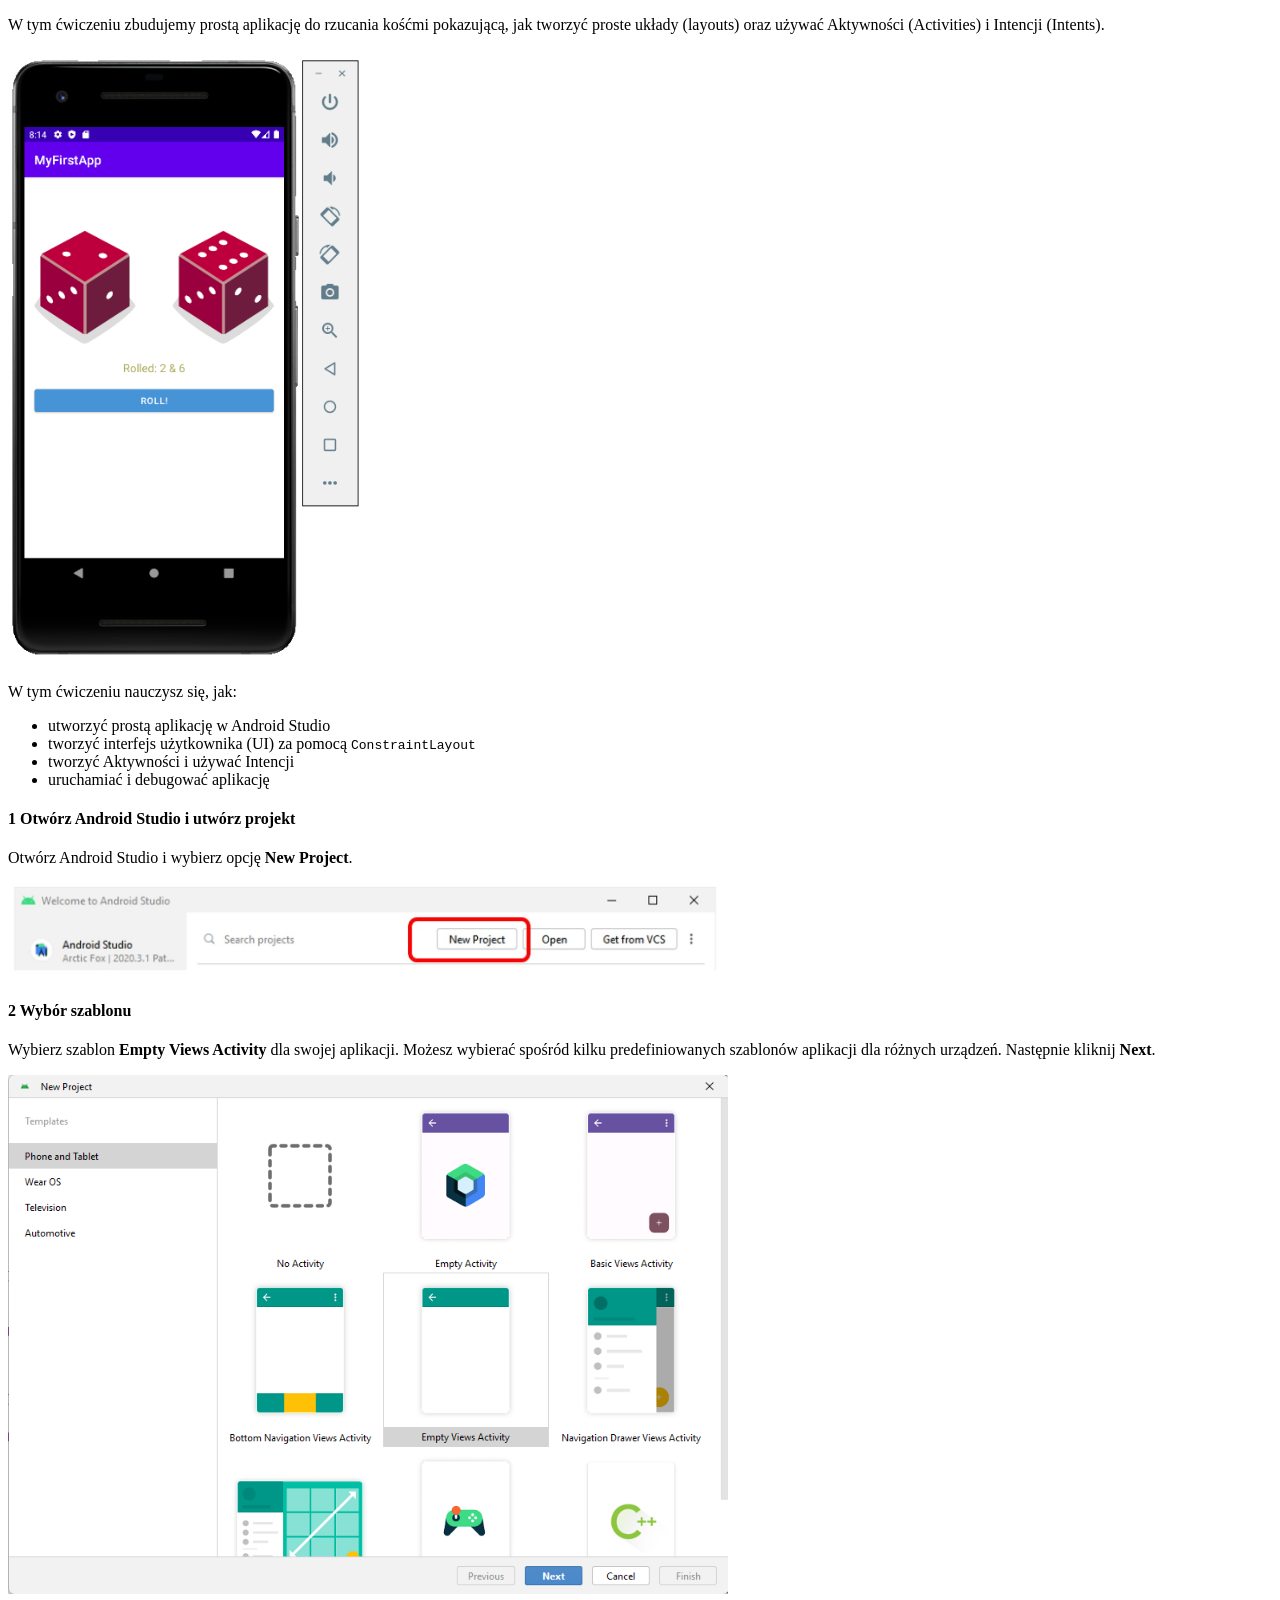
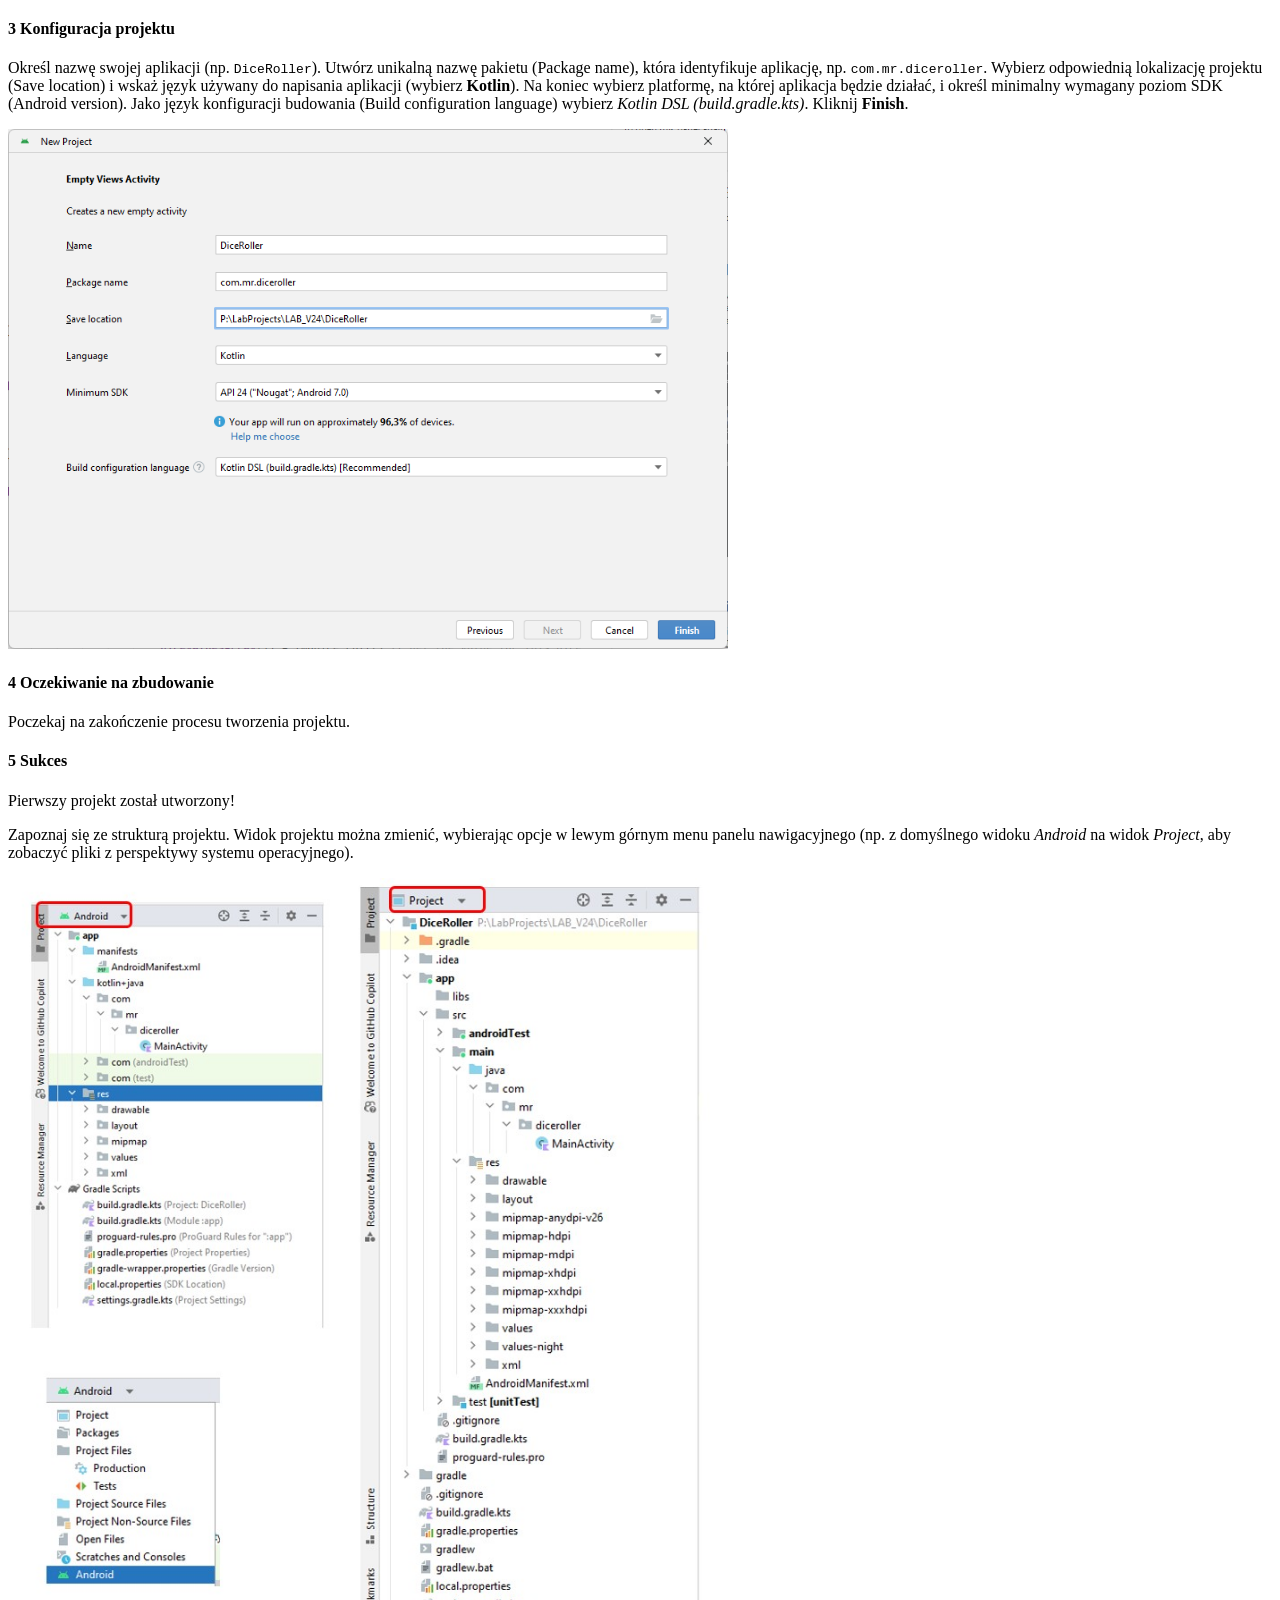
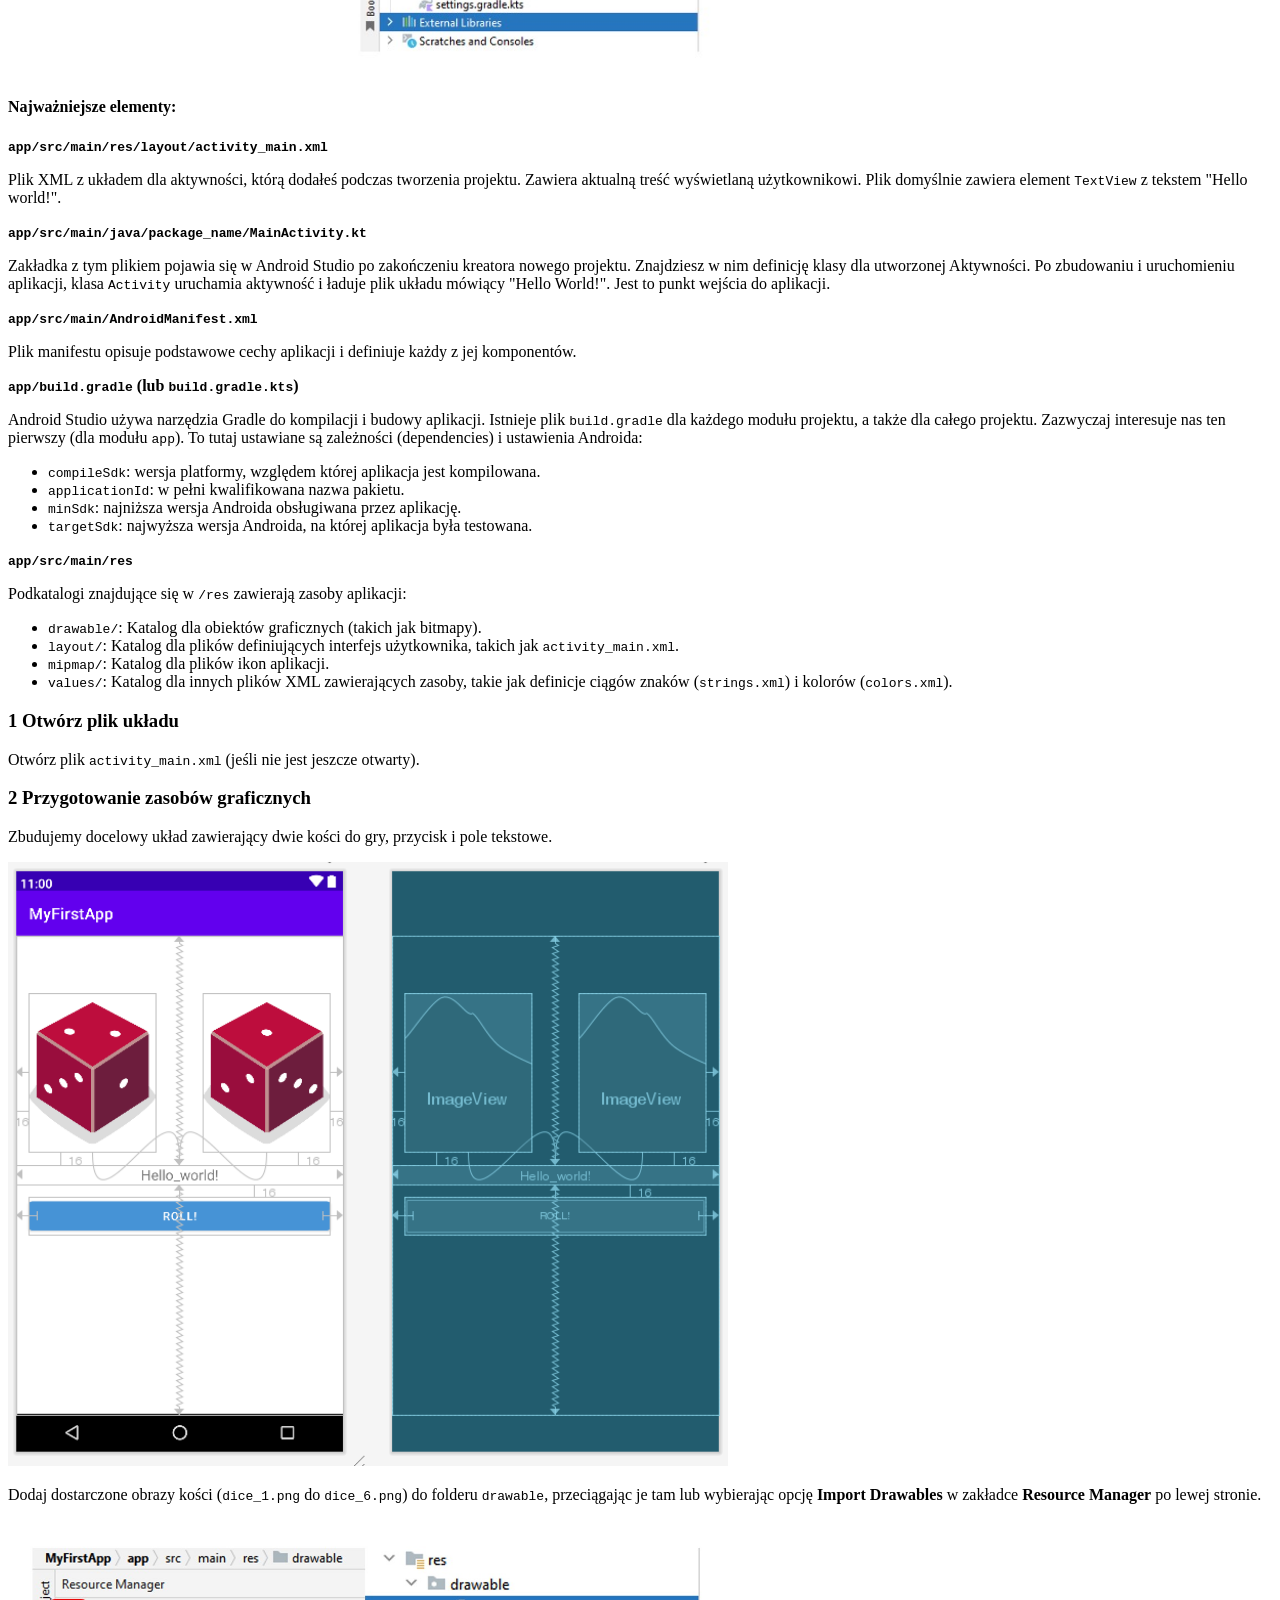
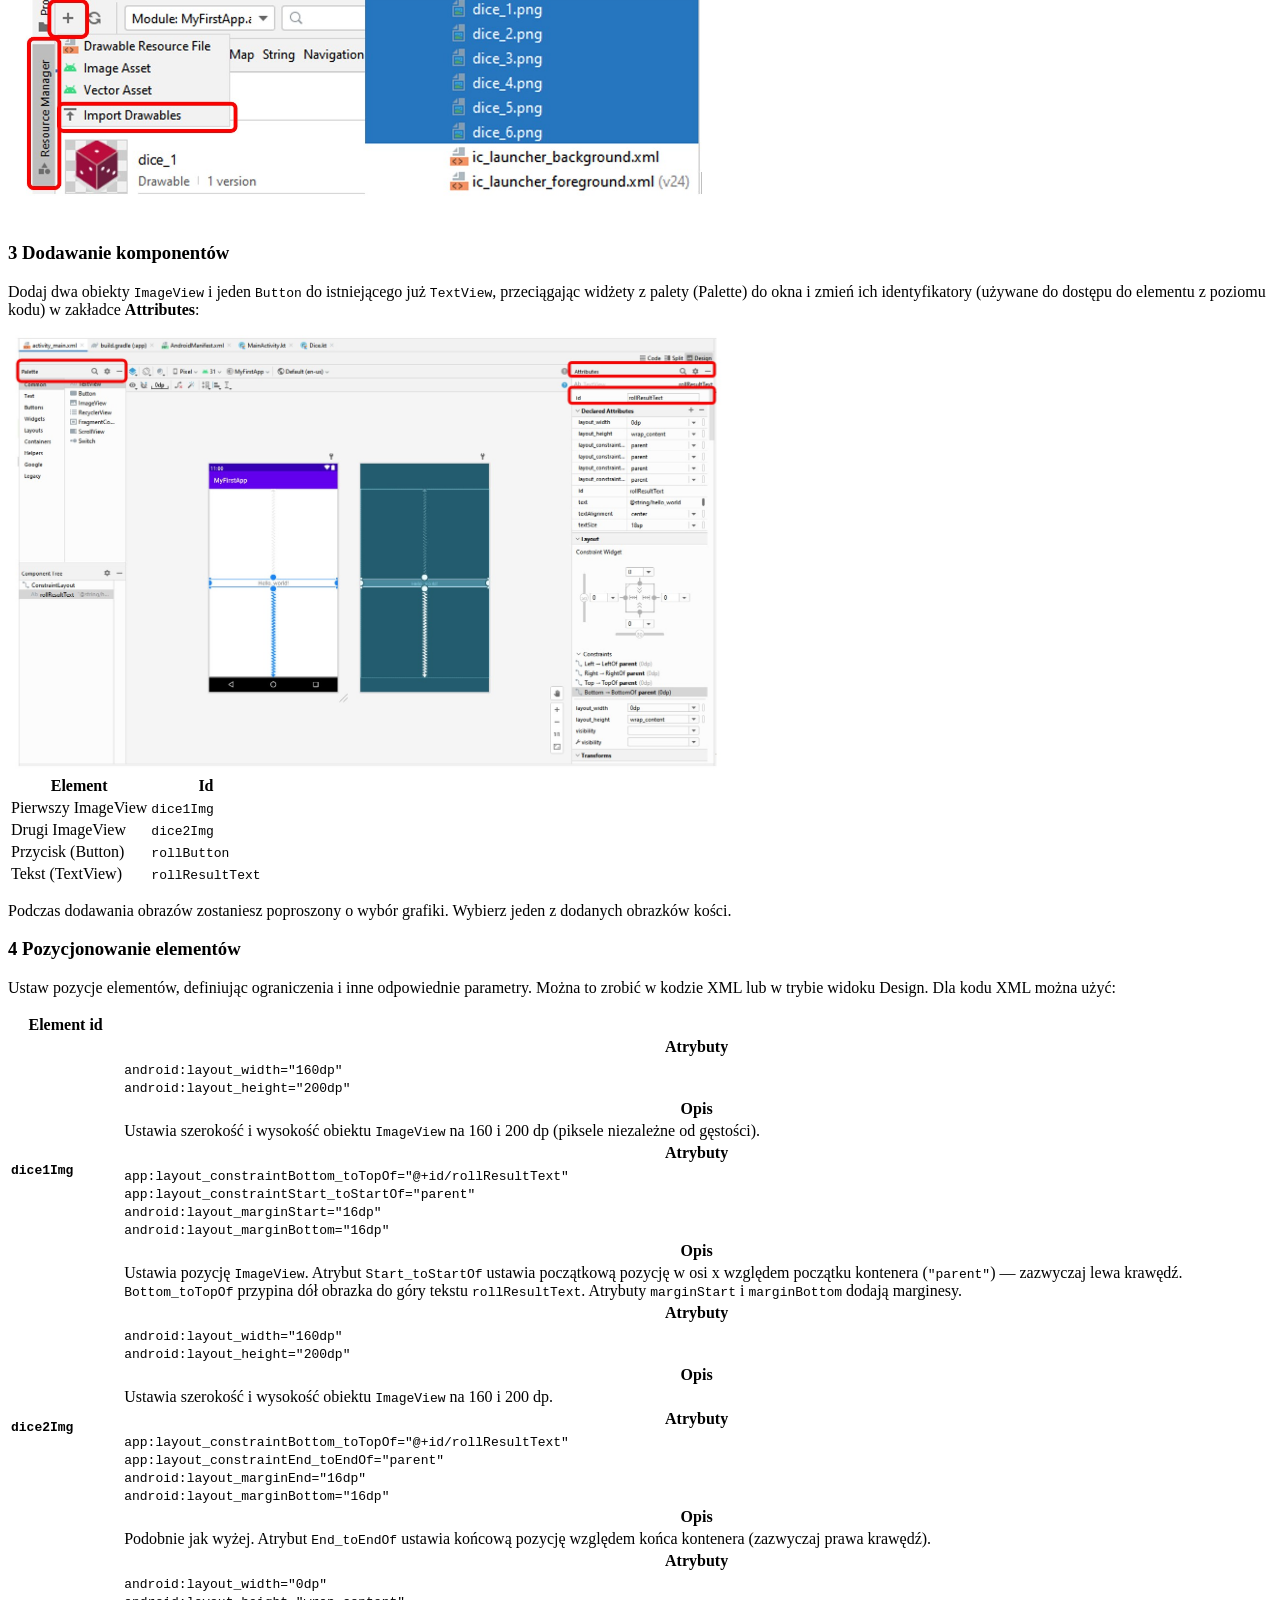
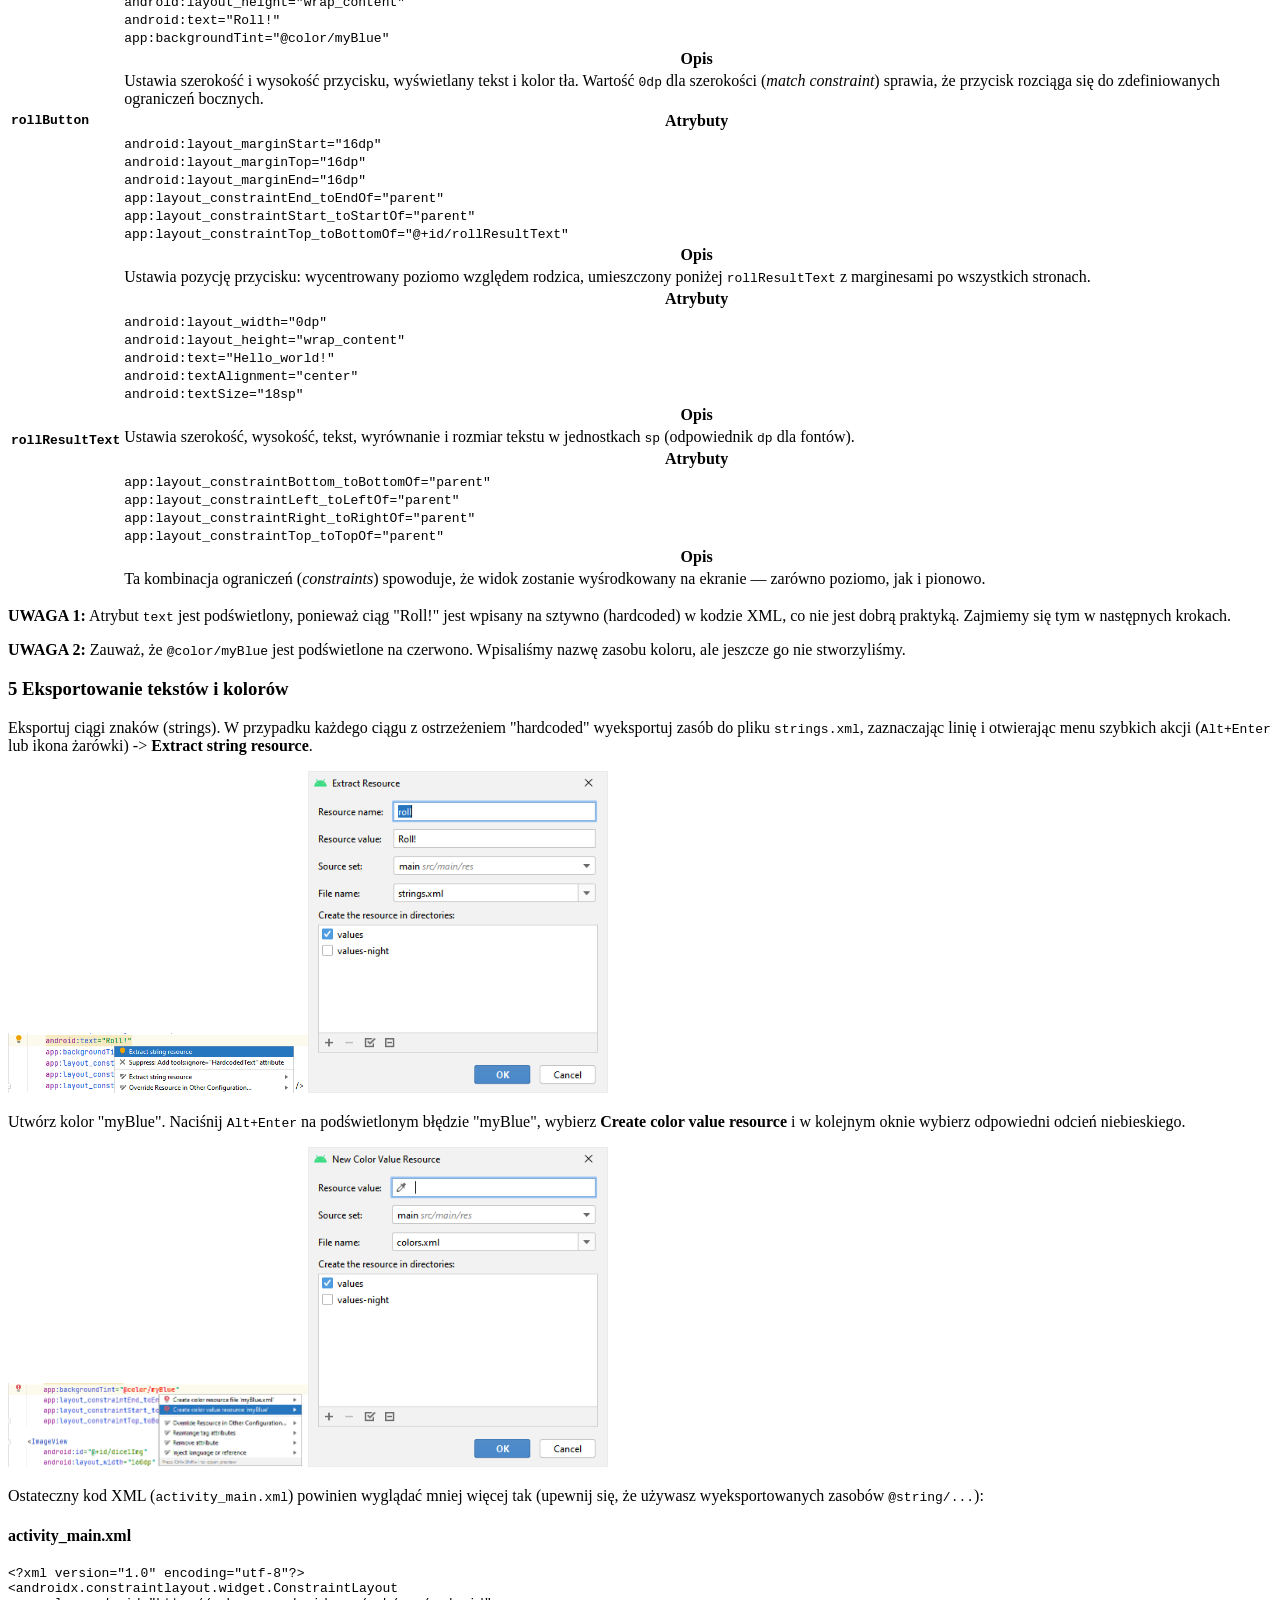
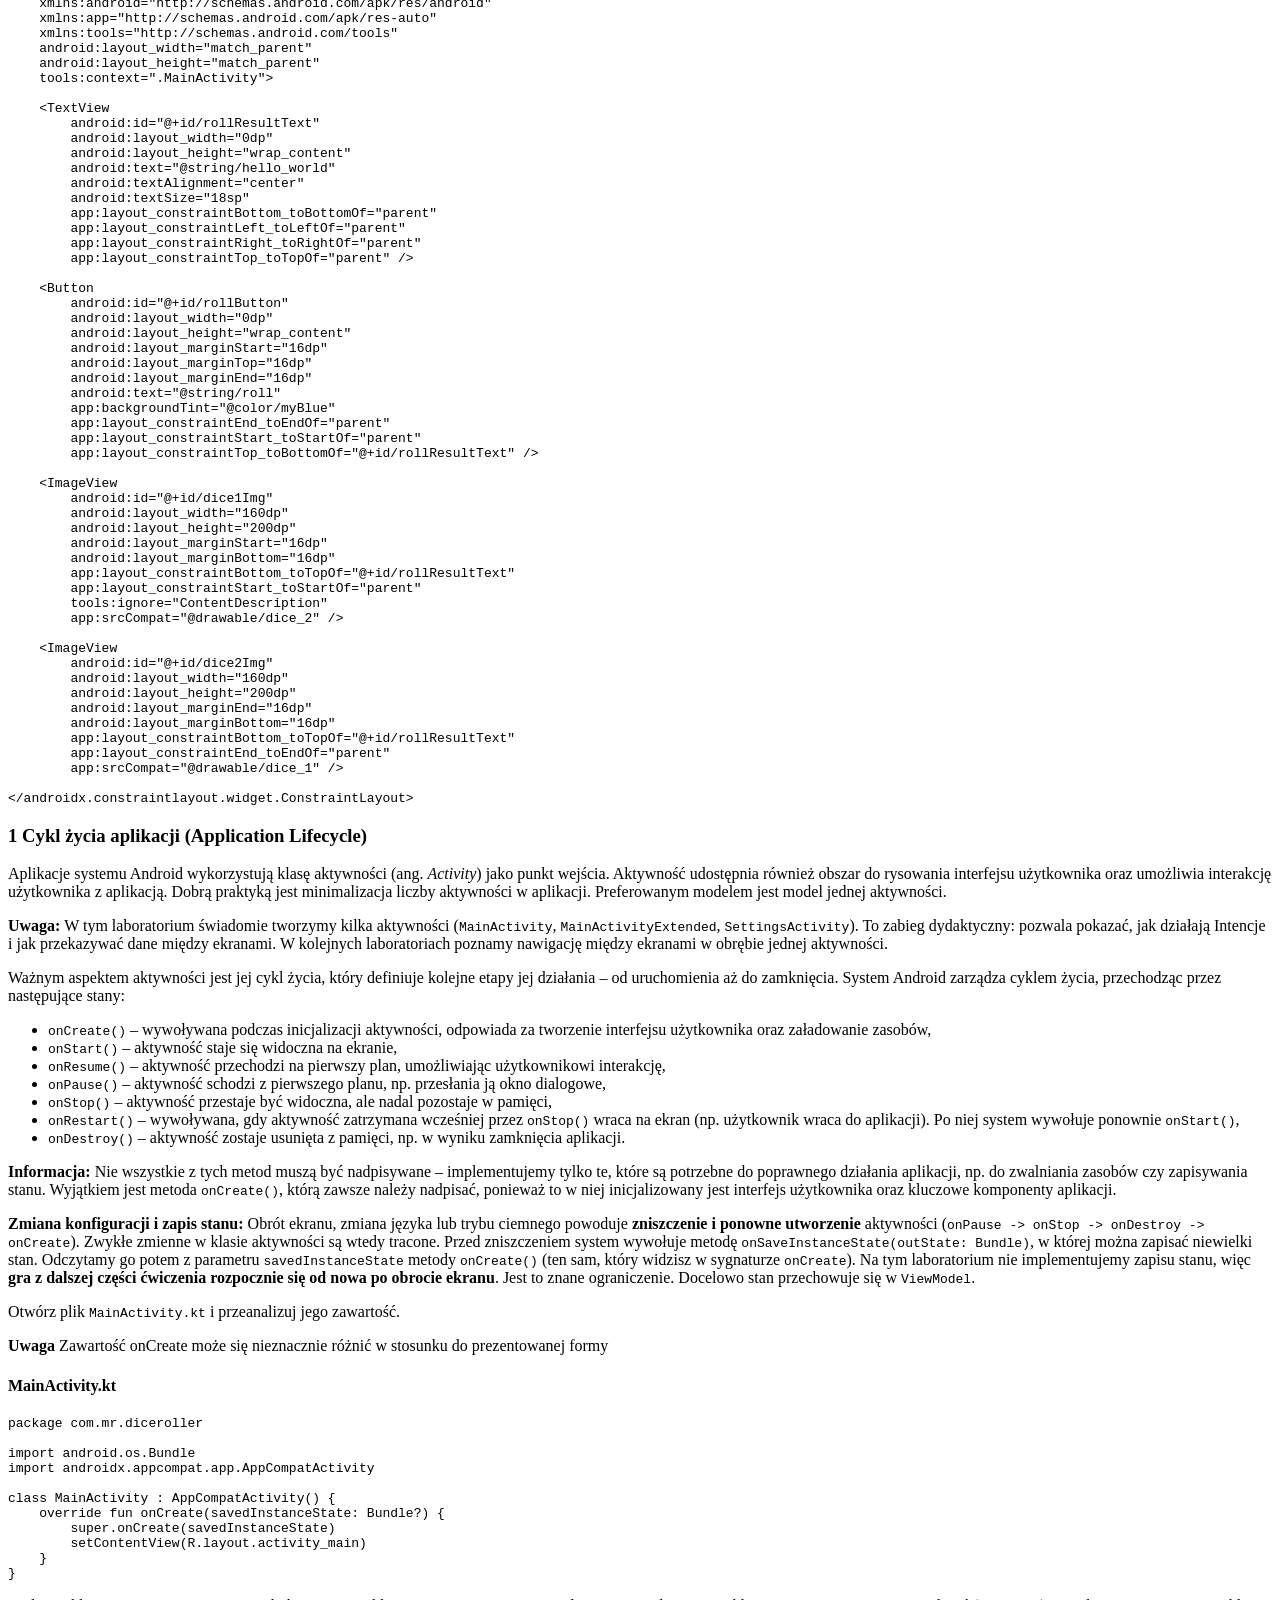
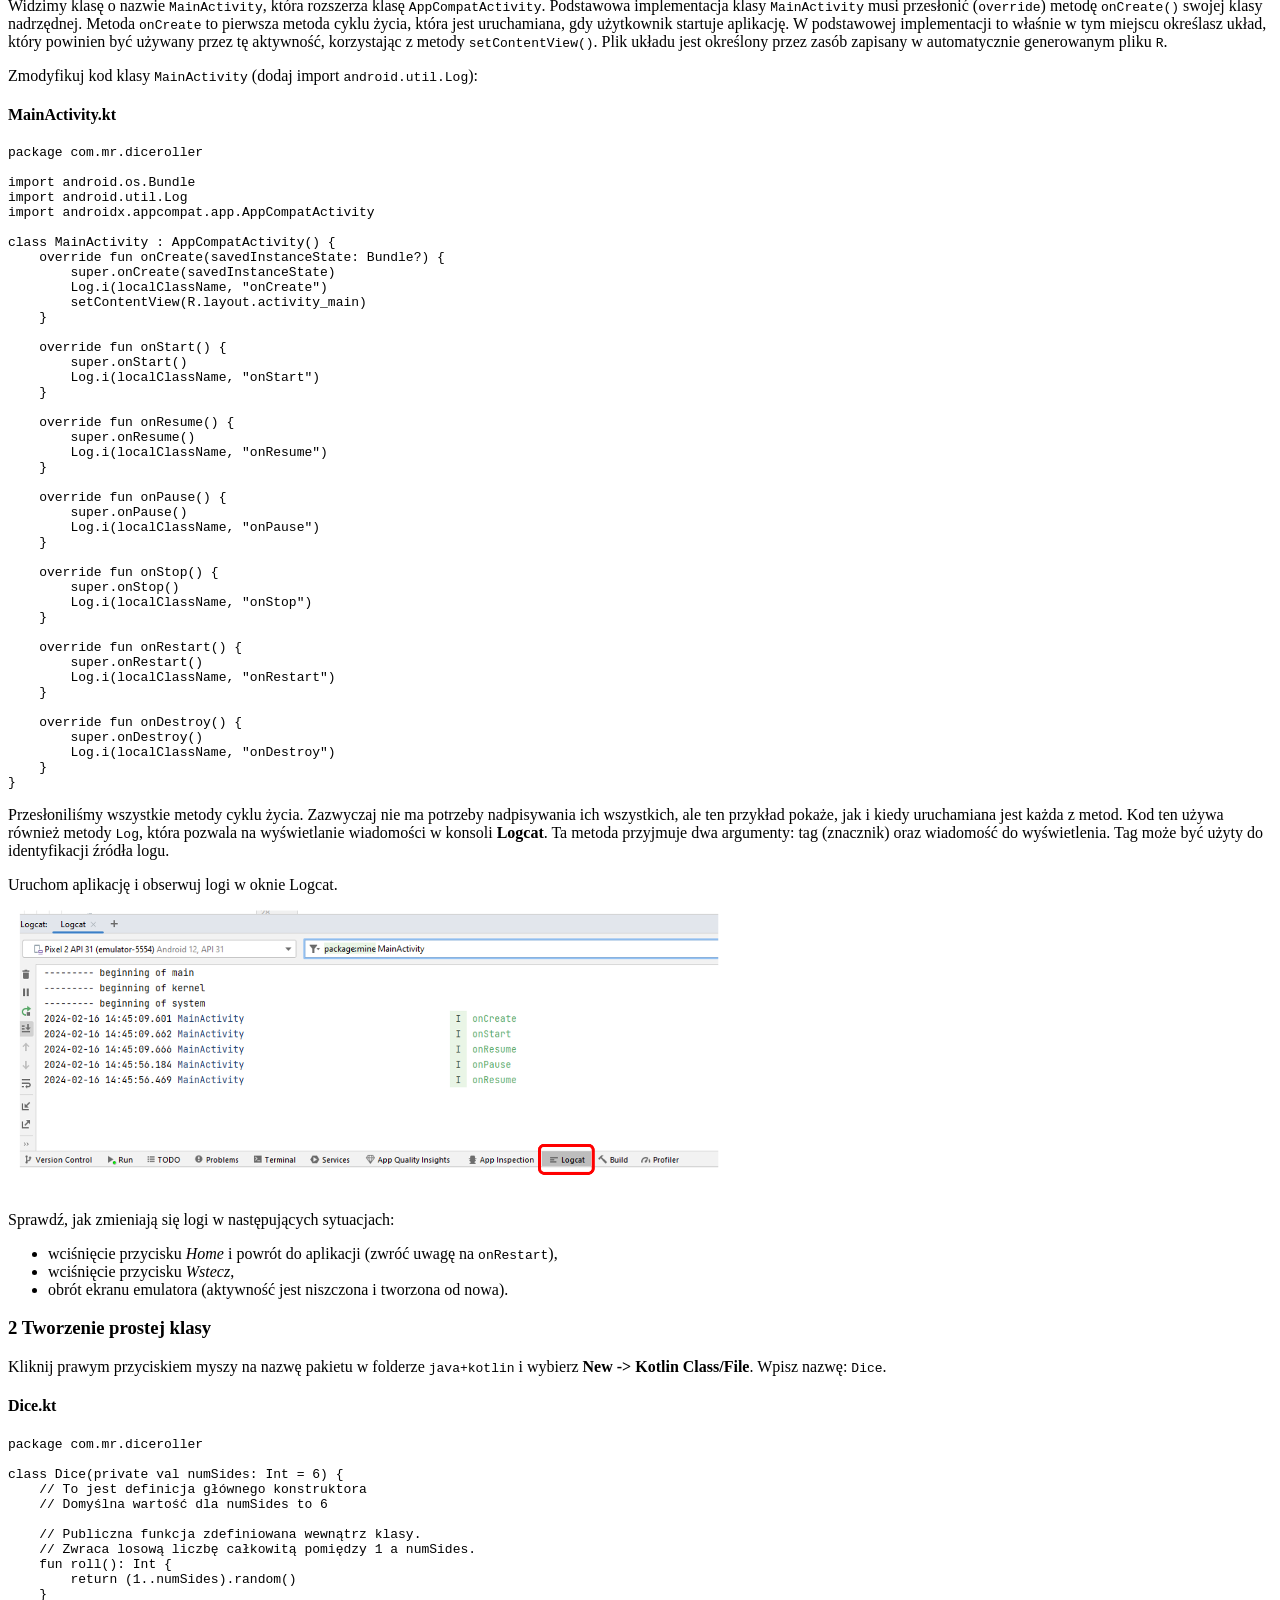
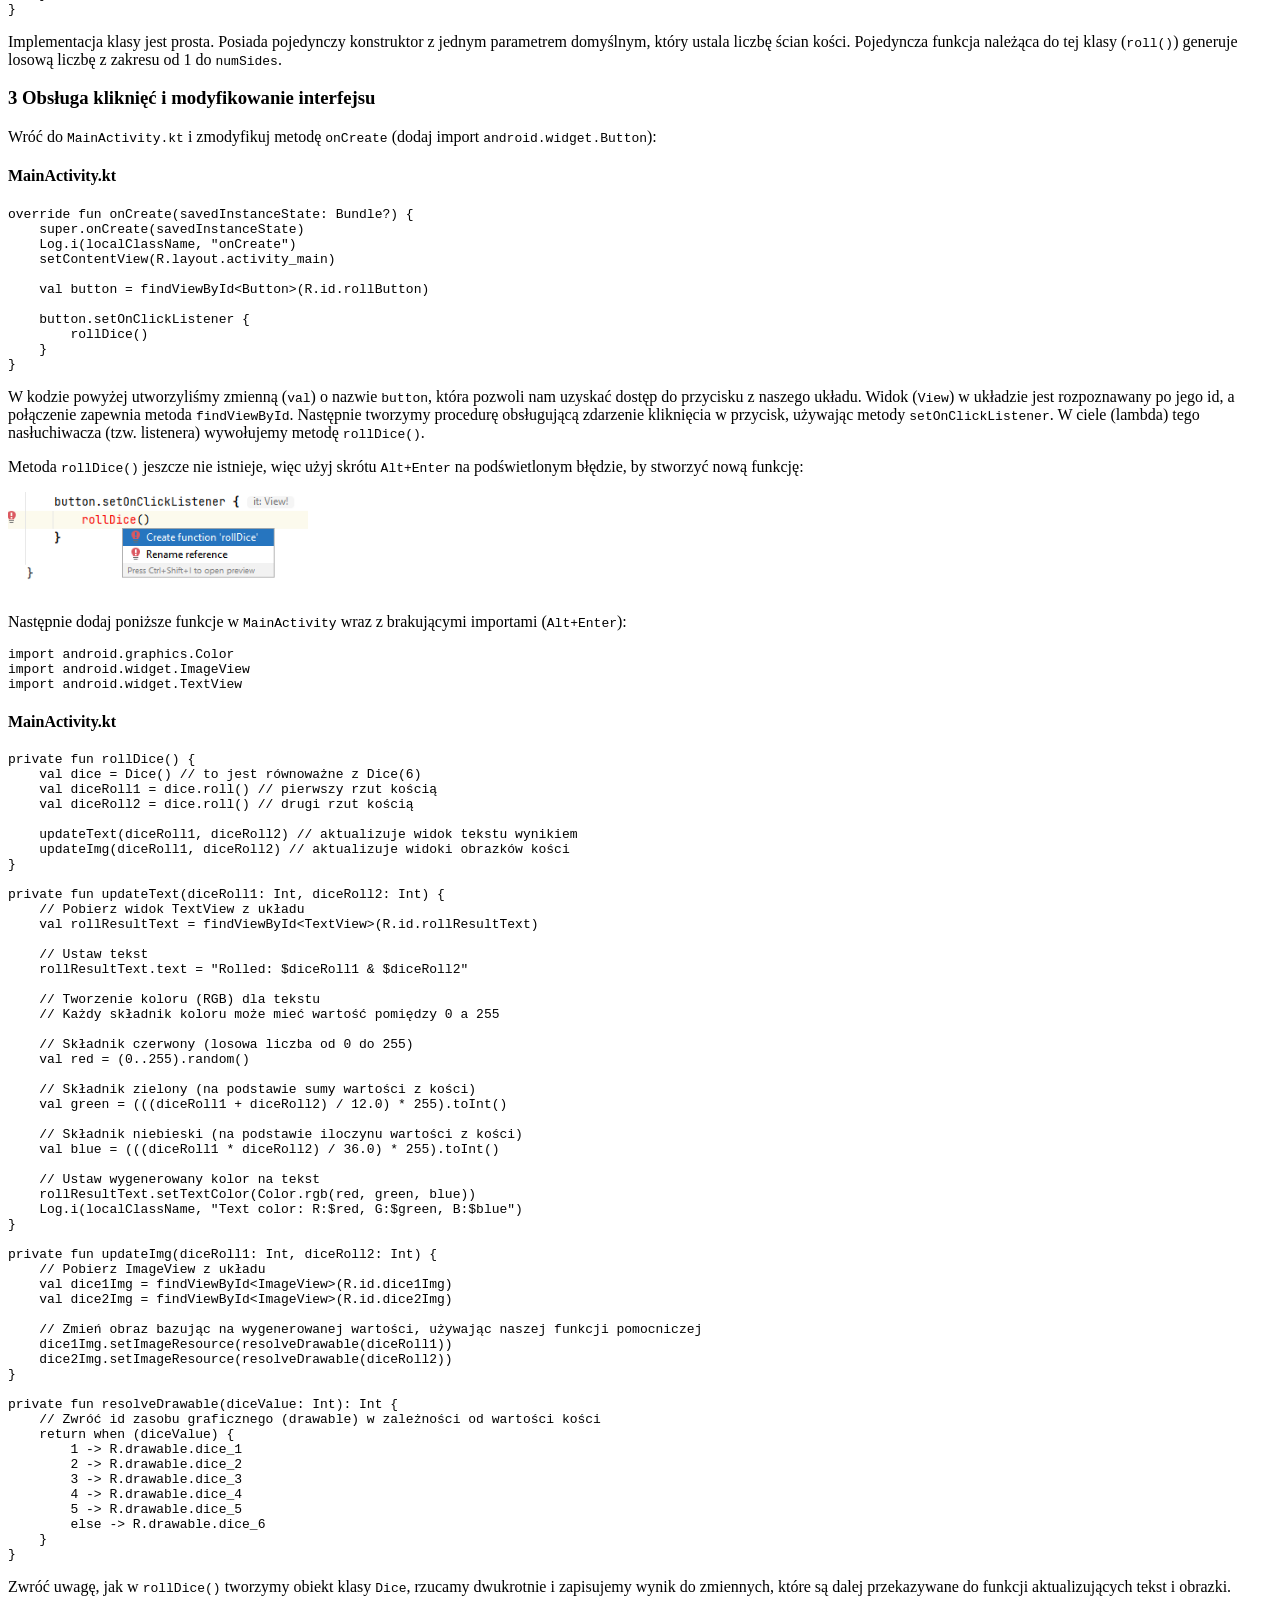
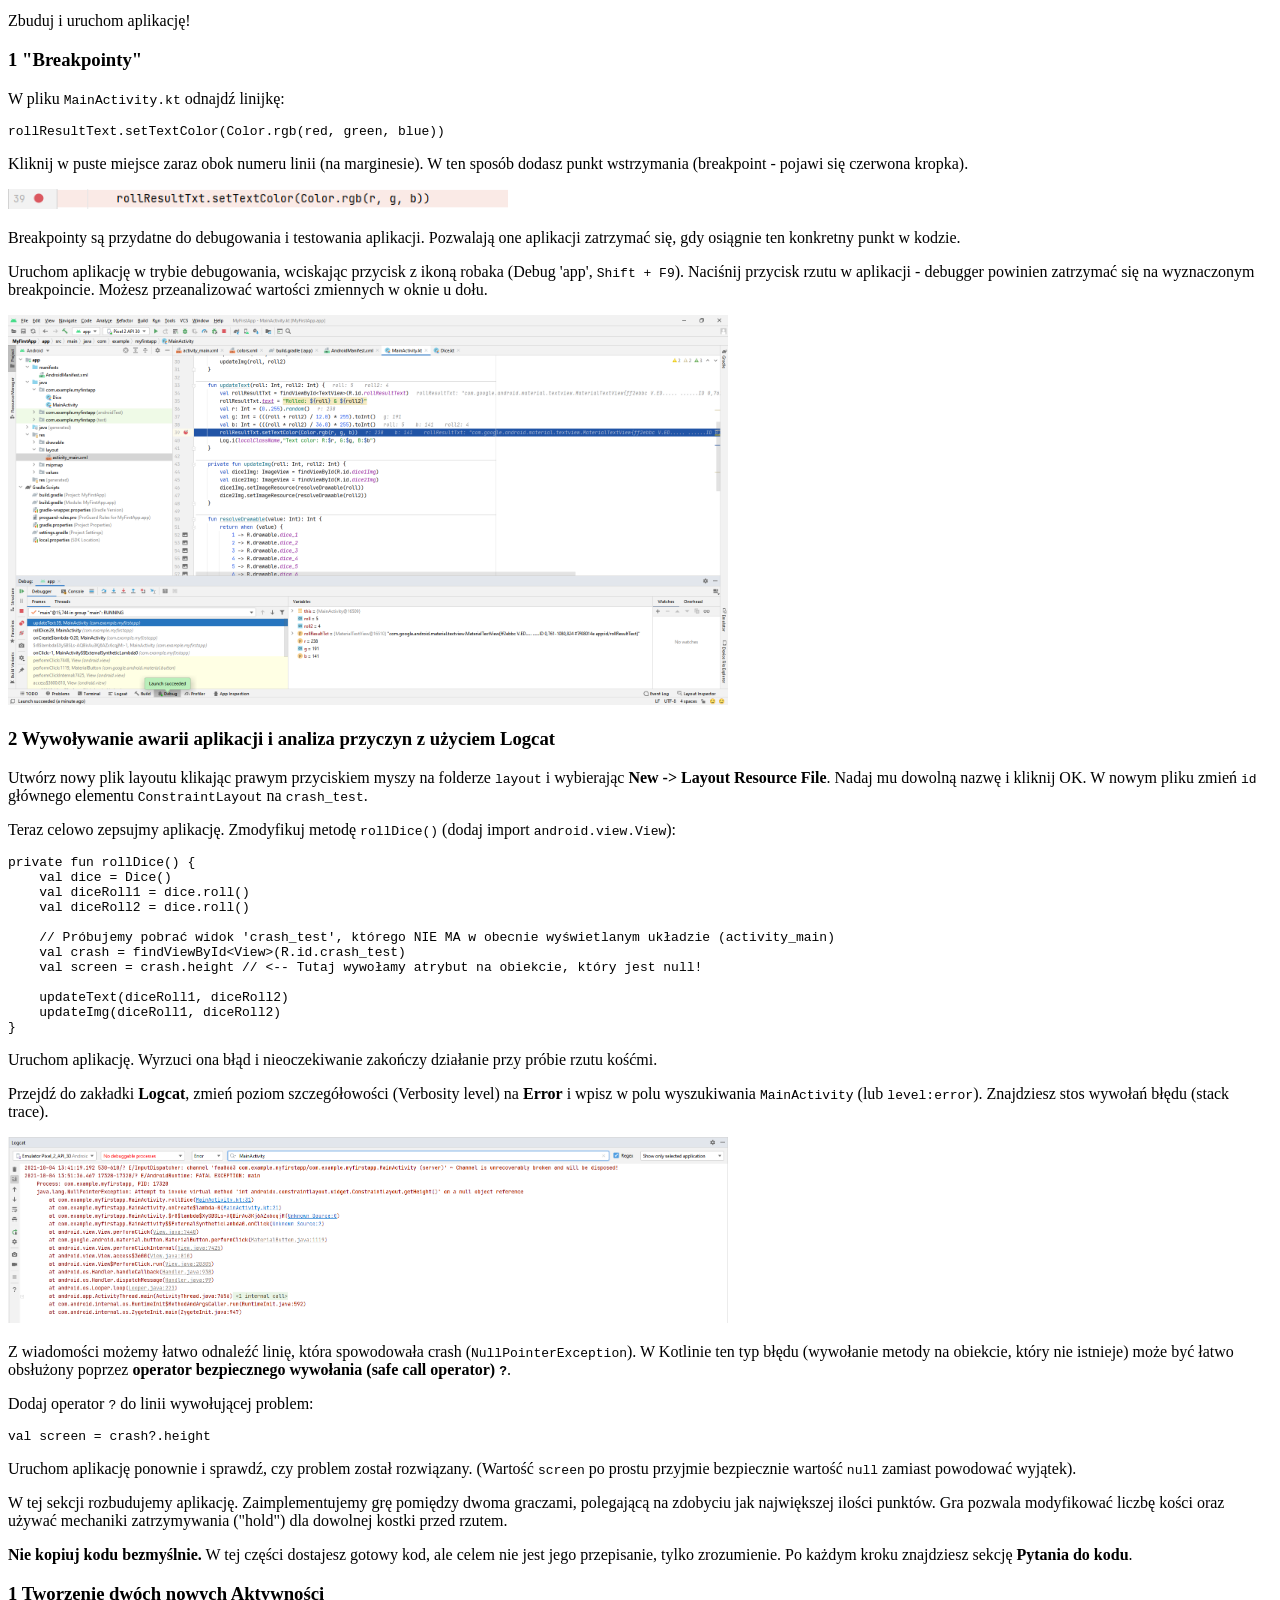
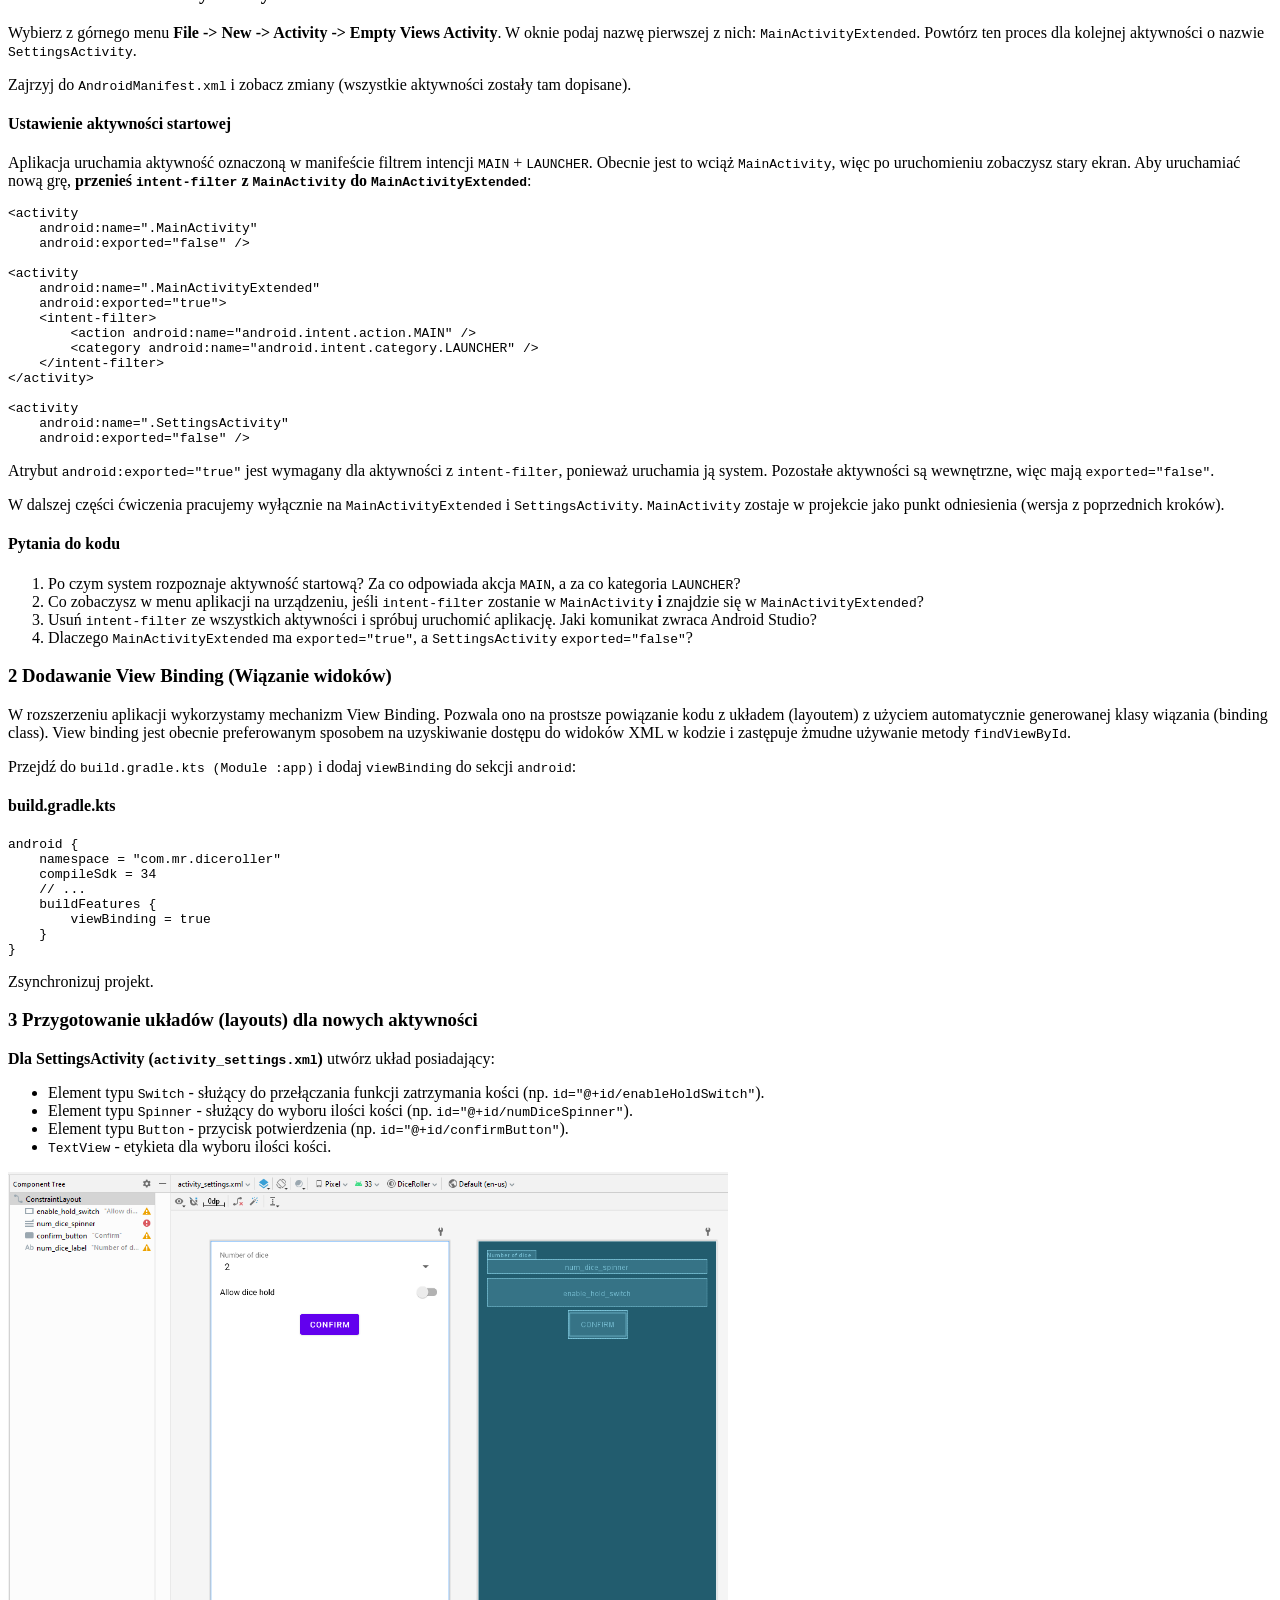
==== commit a008ed5d: "Zamieniona kolejność pytań" ====
--- a/labs/lab1/index.html
+++ b/labs/lab1/index.html
@@ -4,9 +4,9 @@
   <meta name="viewport" content="width=device-width, minimum-scale=1.0, initial-scale=1.0, user-scalable=yes">
   <meta charset="UTF-8">
   <title>Laboratorium 1 - Gra w kości</title>
-  <link rel="icon" type="image/svg+xml" href="../assets/android-favicon.svg">
-  <link rel="stylesheet" href="../assets/material-icons.css">
-  <link rel="stylesheet" href="../css/codelab-soft-brutalism.css">
+  <link rel="icon" type="image/svg+xml" href="../../../assets/android-favicon.svg">
+  <link rel="stylesheet" href="../../../assets/material-icons.css">
+  <link rel="stylesheet" href="../../../codelab-soft-brutalism.css">
 </head>
 <body>
     <div class="codelab"
@@ -15,8 +15,7 @@
       data-author="by Marcin Rodziewicz">
     
       <section class="codelab-step" data-label="Wprowadzenie" data-duration="02">
-    
-<p>W tym ćwiczeniu zbudujemy prostą aplikację do rzucania kośćmi pokazującą, jak tworzyć proste układy (layouts) oraz używać Aktywności (Activities) i Intencji (Intents).</p>
+        <p>W tym ćwiczeniu zbudujemy prostą aplikację do rzucania kośćmi pokazującą, jak tworzyć proste układy (layouts) oraz używać Aktywności (Activities) i Intencji (Intents).</p>
 <img src="img/diceRollerPreview.png" alt="img\\diceRollerPreview.png"  width="360.00" />
 <p>W tym ćwiczeniu nauczysz się, jak:</p>
 <ul><li>utworzyć prostą aplikację w Android Studio</li><li>tworzyć interfejs użytkownika (UI) za pomocą <code>ConstraintLayout</code></li><li>tworzyć Aktywności i używać Intencji</li><li>uruchamiać i debugować aplikację</li></ul>
@@ -537,7 +536,8 @@
 <h4 is-upgraded>Pytania do kodu</h4>
 <ol><li>Po czym system rozpoznaje aktywność startową? Za co odpowiada akcja <code>MAIN</code>, a za co kategoria <code>LAUNCHER</code>?</li><li>Co zobaczysz w menu aplikacji na urządzeniu, jeśli <code>intent-filter</code> zostanie w <code>MainActivity</code> <strong>i</strong> znajdzie się w <code>MainActivityExtended</code>?</li><li>Usuń <code>intent-filter</code> ze wszystkich aktywności i spróbuj uruchomić aplikację. Jaki komunikat zwraca Android Studio?</li><li>Dlaczego <code>MainActivityExtended</code> ma <code>exported=&quot;true&quot;</code>, a <code>SettingsActivity</code> <code>exported=&quot;false&quot;</code>?</li></ol>
 <h3 is-upgraded>2 Dodawanie View Binding (Wiązanie widoków)</h3>
-<p>W rozszerzeniu aplikacji wykorzystamy mechanizm View Binding. Pozwala ono na prostsze powiązanie kodu z układem (layoutem) z użyciem automatycznie generowanej klasy wiązania (binding class). View binding jest obecnie preferowanym sposobem na uzyskiwanie dostępu do widoków XML w kodzie i zastępuje żmudne używanie metody <code>findViewById</code>. //TODO Przejdź do <code>build.gradle.kts (Module :app)</code> i dodaj <code>viewBinding</code> do sekcji <code>android</code>:</p>
+<p>W rozszerzeniu aplikacji wykorzystamy mechanizm View Binding. Pozwala ono na prostsze powiązanie kodu z układem (layoutem) z użyciem automatycznie generowanej klasy wiązania (binding class). View binding jest obecnie preferowanym sposobem na uzyskiwanie dostępu do widoków XML w kodzie i zastępuje żmudne używanie metody <code>findViewById</code>.</p>
+<p>Przejdź do <code>build.gradle.kts (Module :app)</code> i dodaj <code>viewBinding</code> do sekcji <code>android</code>:</p>
 <h4 is-upgraded>build.gradle.kts</h4>
 <pre><code class="language-kotlin">android {
     namespace = &quot;com.mr.diceroller&quot;
@@ -549,8 +549,6 @@
 }
 </code></pre>
 <p>Zsynchronizuj projekt.</p>
-<h4 is-upgraded>Pytania do kodu</h4>
-<ol><li>Jak nazywa się klasa wiązania wygenerowana dla <code>activity_settings.xml</code>? A jak nazwałaby się dla pliku <code>item_dice_row.xml</code>? Jaka jest reguła?</li><li>W <code>activity_main_extended.xml</code> zmieniasz <code>id</code> przycisku z <code>rollButton</code> na <code>rollBtn</code>. Co się stanie z kodem używającym <code>binding.rollButton</code>? A z kodem używającym <code>findViewById&lt;Button&gt;(R.id.rollButton)</code> (zwróć uwagę, że <code>activity_main.xml</code> nadal ma przycisk o takim id)? Kiedy dowiesz się o błędzie w każdym z przypadków?</li><li>Co zwraca <code>binding.root</code> i dlaczego przekazujemy to do <code>setContentView()</code>?</li></ol>
 <h3 is-upgraded>3 Przygotowanie układów (layouts) dla nowych aktywności</h3>
 <p><strong>Dla SettingsActivity (<code>activity_settings.xml</code>)</strong> utwórz układ posiadający:</p>
 <ul><li>Element typu <code>Switch</code> - służący do przełączania funkcji zatrzymania kości (np. <code>id=&quot;@+id/enableHoldSwitch&quot;</code>).</li><li>Element typu <code>Spinner</code> - służący do wyboru ilości kości (np. <code>id=&quot;@+id/numDiceSpinner&quot;</code>).</li><li>Element typu <code>Button</code> - przycisk potwierdzenia (np. <code>id=&quot;@+id/confirmButton&quot;</code>).</li><li><code>TextView</code> - etykieta dla wyboru ilości kości.</li></ul>
@@ -567,8 +565,8 @@
 <p><strong>Dla MainActivityExtended (<code>activity_main_extended.xml</code>)</strong> przygotuj:</p>
 <ul><li>Dwa obiekty <code>TextView</code> - do wyświetlania obecnego gracza (<code>id=&quot;@+id/playerLabel&quot;</code>) oraz wyniku rzutu (<code>id=&quot;@+id/rollResultText&quot;</code>).</li><li>Jeden <code>Button</code> - do rzucania (<code>id=&quot;@+id/rollButton&quot;</code>).</li><li>Pięć obiektów <code>ImageView</code> - do wyświetlania kości (<code>dice1Img</code> do <code>dice5Img</code>). Ustaw im atrybut <code>android:tintMode</code> na &quot;multiply&quot;.</li></ul>
 <img src="img/lab1_38.png" alt="img\\lab1_38.png"  width="720.00" />
-<h4 is-upgraded>Pytania do kodu (krok 3)</h4>
-<ol><li><code>SettingsActivity</code> ustawia Spinner przez <code>setSelection(numDice - 2)</code>. Jaka <em>niepisana umowa</em> łączy tę linię z <code>string-array</code> w <code>strings.xml</code>? Co się stanie, jeśli dodasz do tablicy na początku pozycję <code>1</code>?</li><li>★ Kostki mają <code>tintMode=&quot;multiply&quot;</code>, a stan „bez podświetlenia&quot; to kolor <code>white</code>. Jaki kolor będzie miał biały piksel obrazka po pomnożeniu przez <code>white</code>, a jaki przez <code>yellow</code> (R=255, G=255, B=0)? Co stanie się z czarnymi oczkami kostki i dlaczego <code>multiply</code> jest tu lepszy niż zwykłe nałożenie koloru?</li></ol>
+<h4 is-upgraded>Pytania do kodu</h4>
+<ol><li>★ Kostki mają <code>tintMode=&quot;multiply&quot;</code>, a stan „bez podświetlenia&quot; to kolor <code>white</code>. Jaki kolor będzie miał biały piksel obrazka po pomnożeniu przez <code>white</code>, a jaki przez <code>yellow</code> (R=255, G=255, B=0)? Co stanie się z czarnymi oczkami kostki i dlaczego <code>multiply</code> jest tu lepszy niż zwykłe nałożenie koloru?</li></ol>
 <h3 is-upgraded>4 Dodawanie Menu</h3>
 <p>Menu zostanie użyte do uruchamiania <code>SettingsActivity</code>. Utwórz katalog zasobów typu Menu (<code>res -&gt; New -&gt; Android Resource Directory</code>, typ: <em>menu</em>), a w nim plik <code>menu.xml</code> z jednym elementem opcji (Settings). Zobacz jak to zrobić na nagraniu:</p>
 <p><a href="https://putpoznanpl-my.sharepoint.com/:v:/g/personal/marcin_rodziewicz_put_poznan_pl/EQRR9asTx41NqrAid_po488B-AzovNR9XEWPFuLt1-J7Cg?e=Tmrk0h" target="_blank">Dodawanie menu</a></p>
@@ -589,8 +587,6 @@
 }
 </code></pre>
 <p>Aby wyświetlić menu, musimy przesłonić metodę <code>onCreateOptionsMenu</code> i wskazać docelowy plik zasobów. Wybory użytkownika wyłapujemy, nadpisując <code>onOptionsItemSelected</code>.</p>
-<h4 is-upgraded>Pytania do kodu (krok 4)</h4>
-<ol><li>W <code>menu.xml</code> nadałeś elementowi <code>id</code> <code>action_settings</code>, a w kodzie jest <code>R.id.settings</code>. Co się stanie i kiedy?</li><li>(po zakończeniu kroku 7) Dodaj do menu drugą pozycję „Reset game&quot;, która wywołuje <code>resetGame()</code>.</li></ol>
 <h3 is-upgraded>5 Implementacja nawigacji i przesyłania danych (Intents)</h3>
 <p>Dodajmy do <code>MainActivityExtended.kt</code> deklarację mechanizmu View Binding i podstawowych zmiennych.</p>
 <!-- ZMIANA (8): jeden zestaw importów dla całego pliku, w kodzie krótkie nazwy -->
@@ -653,8 +649,8 @@
     }
 </code></pre>
 <p>Zmienna <code>launchSettingsActivity</code> zostaje użyta do uruchomienia ustawień oraz nasłuchiwania na odesłany po jej zamknięciu rezultat. Mechanizm <code>registerForActivityResult</code> stanowi część nowego Activity Result API. Ignoruj na razie ostrzeżenia o brakujących funkcjach <code>applySettings</code> - dopiszemy je później.</p>
-<h4 is-upgraded>Pytania do kodu (krok 5)</h4>
-<ol><li>Czym różni się intencja jawna od niejawnej? Dlaczego do uruchomienia <code>SettingsActivity</code> używamy jawnej?</li><li>Klucze (<code>num_dice_key</code>, <code>hold_enable_key</code>) trzymamy w <code>strings.xml</code>. Co się stanie, jeśli w <code>SettingsActivity</code> pomylisz się w kluczu? Czy dostaniesz błąd kompilacji, wyjątek, czy nic? A co, jeśli pomylisz nazwę zasobu <code>R.string.…</code>?</li><li>Użytkownik wchodzi w ustawienia i naciska systemowy przycisk <em>Wstecz</em>. Jaki <code>resultCode</code> trafi do callbacku? Co zrobi callback? Czy pojawi się <code>Snackbar</code>?</li><li>★ Dlaczego <code>launchSettingsActivity</code> jest polem klasy inicjalizowanym przy tworzeniu obiektu, a nie tworzymy go w <code>startSettingsActivity()</code>? Co by się stało przy rejestracji w obsłudze kliknięcia?</li><li>★ Lambda w <code>registerForActivityResult</code> odwołuje się do <code>binding</code>, które jest <code>lateinit</code> i w chwili tworzenia pola jeszcze niezainicjalizowane. Dlaczego aplikacja się nie wysypuje?</li><li>Co oznaczają liczby <code>2</code> i <code>true</code> w <code>getIntExtra(..., 2)</code> oraz <code>getBooleanExtra(..., true)</code>? Kiedy zostaną użyte?</li><li>W <code>startSettingsActivity()</code> zmień <code>putExtra(..., numDice)</code> na <code>putExtra(..., numDice.toString())</code>, nie zmieniając <code>SettingsActivity</code>. Co pokaże Spinner? Co znajdziesz w Logcat?</li></ol>
+<h4 is-upgraded>Pytania do kodu</h4>
+<ol><li>Jak nazywa się klasa wiązania wygenerowana dla <code>activity_settings.xml</code>? A jak nazwałaby się dla pliku <code>item_dice_row.xml</code>? Jaka jest reguła?</li><li>W <code>activity_main_extended.xml</code> zmieniasz <code>id</code> przycisku z <code>rollButton</code> na <code>rollBtn</code>. Co się stanie z kodem używającym <code>binding.rollButton</code>? A z kodem używającym <code>findViewById&lt;Button&gt;(R.id.rollButton)</code> (zwróć uwagę, że <code>activity_main.xml</code> nadal ma przycisk o takim id)? Kiedy dowiesz się o błędzie w każdym z przypadków?</li><li>Co zwraca <code>binding.root</code> i dlaczego przekazujemy to do <code>setContentView()</code>?</li></ol>
 <h3 is-upgraded>6 Aktywność Ustawień (SettingsActivity.kt)</h3>
 <p>W tym kodzie pobieramy intencję przesłaną z <code>MainActivityExtended</code>, nadpisujemy UI odczytanymi zmiennymi i przypisujemy akcję dla przycisku, która zbuduje intencję powrotną:</p>
 <h4 is-upgraded>SettingsActivity.kt</h4>
@@ -699,8 +695,9 @@
     }
 }
 </code></pre>
-<h4 is-upgraded>Pytania do kodu (krok 6)</h4>
-<ol><li>Skąd w <code>SettingsActivity</code> bierze się zmienna <code>intent</code>? Którą intencję reprezentuje?</li><li>Usuń z obsługi przycisku wywołanie <code>finish()</code>. Co zobaczy użytkownik po kliknięciu „Confirm&quot;? Kiedy (i czy w ogóle) callback w <code>MainActivityExtended</code> otrzyma wynik?</li><li>Przywróć <code>finish()</code>, ale usuń <code>setResult(...)</code>. Jak zachowa się aplikacja i dlaczego?</li><li>★ Czemu wracamy z ustawień przez <code>setResult</code> + <code>finish()</code>, a nie przez <code>startActivity(Intent(this, MainActivityExtended::class.java))</code>? Opisz skutki dla stosu aktywności (back stack) i dla stanu rozpoczętej gry.</li><li>Dlaczego przed <code>.toInt()</code> jest <code>.toString()</code> w <code>binding.numDiceSpinner.selectedItem.toString().toInt()</code>?</li></ol>
+<h4 is-upgraded>Pytania do kodu </h4>
+<ol><li>Skąd w <code>SettingsActivity</code> bierze się zmienna <code>intent</code>? Którą intencję reprezentuje?</li><li>Usuń z obsługi przycisku wywołanie <code>finish()</code>. Co zobaczy użytkownik po kliknięciu „Confirm&quot;? Kiedy (i czy w ogóle) callback w <code>MainActivityExtended</code> otrzyma wynik?</li><li>Przywróć <code>finish()</code>, ale usuń <code>setResult(...)</code>. Jak zachowa się aplikacja i dlaczego?</li><li>★ Czemu wracamy z ustawień przez <code>setResult</code> + <code>finish()</code>, a nie przez <code>startActivity(Intent(this, MainActivityExtended::class.java))</code>? Opisz skutki dla stosu aktywności (back stack) i dla stanu rozpoczętej gry.</li><li>Dlaczego przed <code>.toInt()</code> jest <code>.toString()</code> w <code>binding.numDiceSpinner.selectedItem.toString().toInt()</code>?</li><li>Czym różni się intencja jawna od niejawnej? Dlaczego do uruchomienia <code>SettingsActivity</code> używamy jawnej?</li><li>Klucze (<code>num_dice_key</code>, <code>hold_enable_key</code>) trzymamy w <code>strings.xml</code>. Co się stanie, jeśli w <code>SettingsActivity</code> pomylisz się w kluczu? Czy dostaniesz błąd kompilacji, wyjątek, czy nic? A co, jeśli pomylisz nazwę zasobu <code>R.string.…</code>?</li><li>Użytkownik wchodzi w ustawienia i naciska systemowy przycisk <em>Wstecz</em>. Jaki <code>resultCode</code> trafi do callbacku? Co zrobi callback? Czy pojawi się <code>Snackbar</code>?</li><li>★ Dlaczego <code>launchSettingsActivity</code> jest polem klasy inicjalizowanym przy tworzeniu obiektu, a nie tworzymy go w <code>startSettingsActivity()</code>? Co by się stało przy rejestracji w obsłudze kliknięcia?</li><li>★ Lambda w <code>registerForActivityResult</code> odwołuje się do <code>binding</code>, które jest <code>lateinit</code> i w chwili tworzenia pola jeszcze niezainicjalizowane. Dlaczego aplikacja się nie wysypuje?</li><li>Co oznaczają liczby <code>2</code> i <code>true</code> w <code>getIntExtra(..., 2)</code> oraz <code>getBooleanExtra(..., true)</code>? Kiedy zostaną użyte?</li><li>W <code>startSettingsActivity()</code> zmień <code>putExtra(..., numDice)</code> na <code>putExtra(..., numDice.toString())</code>, nie zmieniając <code>SettingsActivity</code>. Co pokaże Spinner? Co znajdziesz w Logcat?</li></ol>
+<ol start="13"><li>(po zakończeniu kroku 7) Dodaj do menu drugą pozycję „Reset game&quot;, która wywołuje <code>resetGame()</code>.</li></ol>
 <h3 is-upgraded>7 Pełna logika nowej gry (<code>MainActivityExtended.kt</code>)</h3>
 <p>Czas na dopisanie mechaniki gry do <code>MainActivityExtended</code>.</p>
 <!-- ZMIANA (5): osobna zmienna stanu zamiast porównywania tekstu przycisku -->
@@ -917,7 +914,7 @@
 </code></pre>
 <p>Uruchom i przetestuj całą aplikację! Sprawdź w szczególności:</p>
 <ul><li>czy kostki reagują na kliknięcia dopiero po pierwszym rzucie w turze (i przestają reagować po jej zakończeniu),</li><li>czy po wyłączeniu opcji &quot;hold&quot; w ustawieniach kostki nie dają się zatrzymywać, a po ponownym włączeniu znów działają,</li><li>czy mechanika &quot;hold&quot; działa tak samo w turze obu graczy i po rozpoczęciu gry od nowa (<code>Start over</code>).</li></ul>
-<h4 is-upgraded>Pytania do kodu (krok 7)</h4>
+<h4 is-upgraded>Pytania do kodu</h4>
 <p><strong>A. Stan i struktura</strong></p>
 <ol><li><code>diceImgArray</code> jest zadeklarowane z <code>by lazy</code>. Co by się stało, gdybyś zapisał je jako zwykłe <code>private val diceImgArray = arrayOf(binding.dice1Img, ...)</code>? W którym momencie i jaki błąd by wystąpił? Dlaczego <code>lazy</code> to naprawia?</li><li>★ Po co w <code>when (phase)</code> jest gałąź <code>GamePhase.FINISHED -&gt; Unit</code>, skoro „nic nie robi&quot;? Co zrobi kompilator, jeśli ją usuniesz?</li><li>Dlaczego <code>currentPlayer</code> liczymy od 0, a użytkownikowi pokazujemy <code>currentPlayer + 1</code>? W których miejscach kodu ta różnica ma znaczenie?</li></ol>
 <p><strong>B. Śledzenie przebiegu gry</strong></p>
@@ -939,8 +936,8 @@
     
   </div>
 
-  <script src="../scripts/modern-prettify.js"></script>
-  <script src="../scripts/theme-toggle.js"></script>
-  <script src="../scripts/codelab.js"></script>
+  <script src="../../../modern-prettify.js"></script>
+  <script src="../../../theme-toggle.js"></script>
+  <script src="../../../codelab.js"></script>
 </body>
 </html>
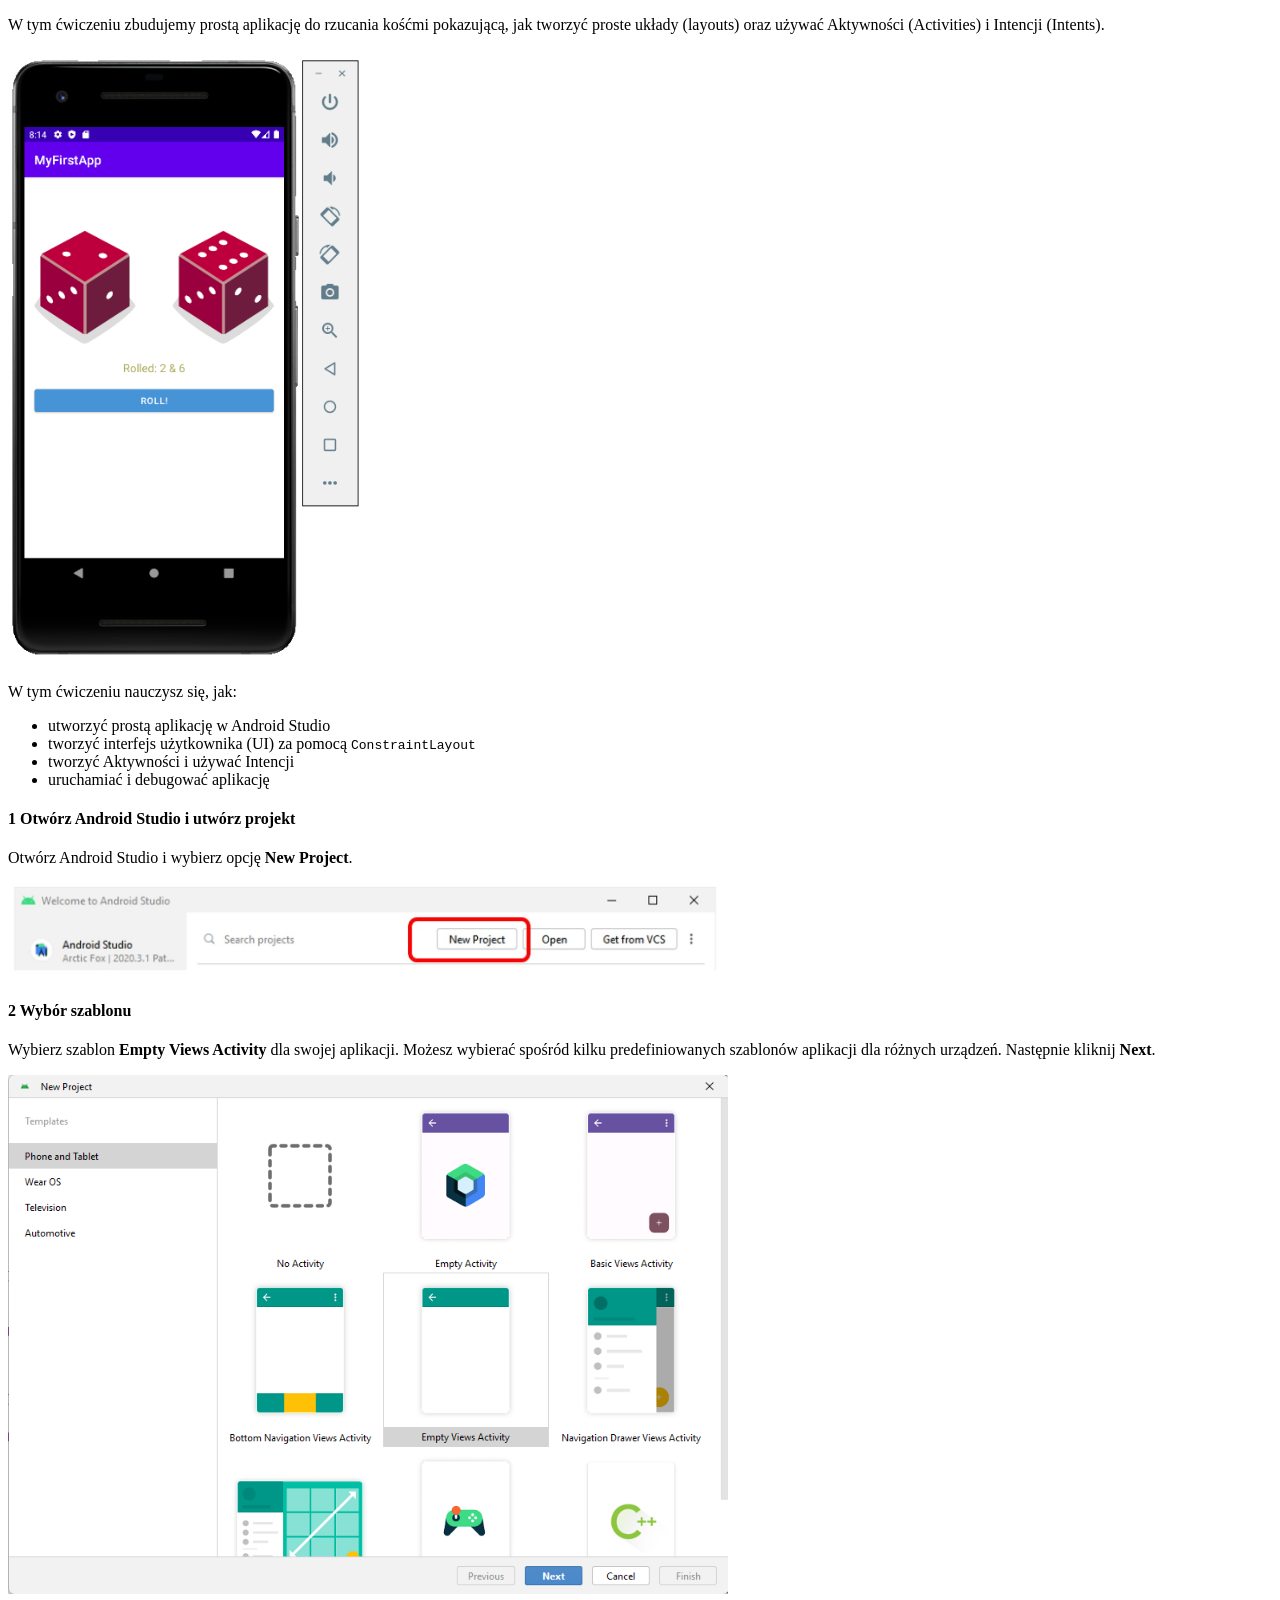
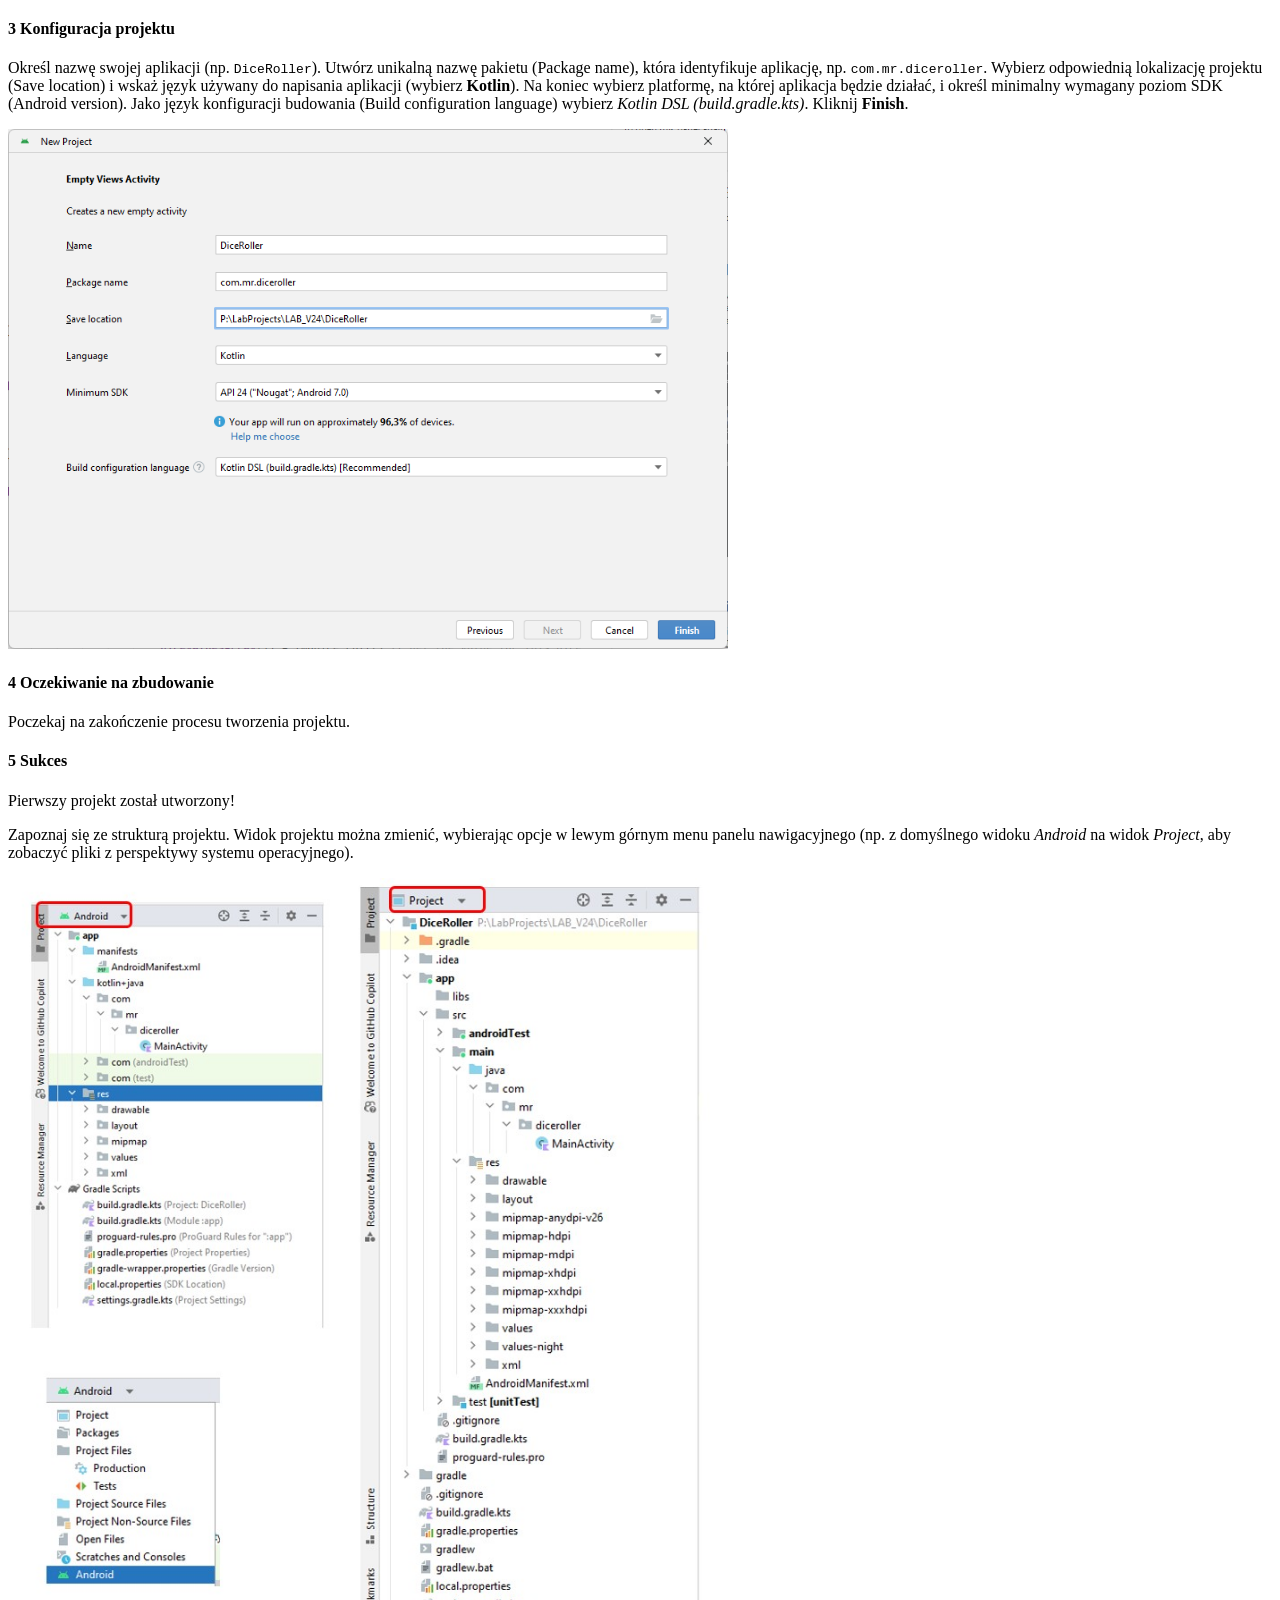
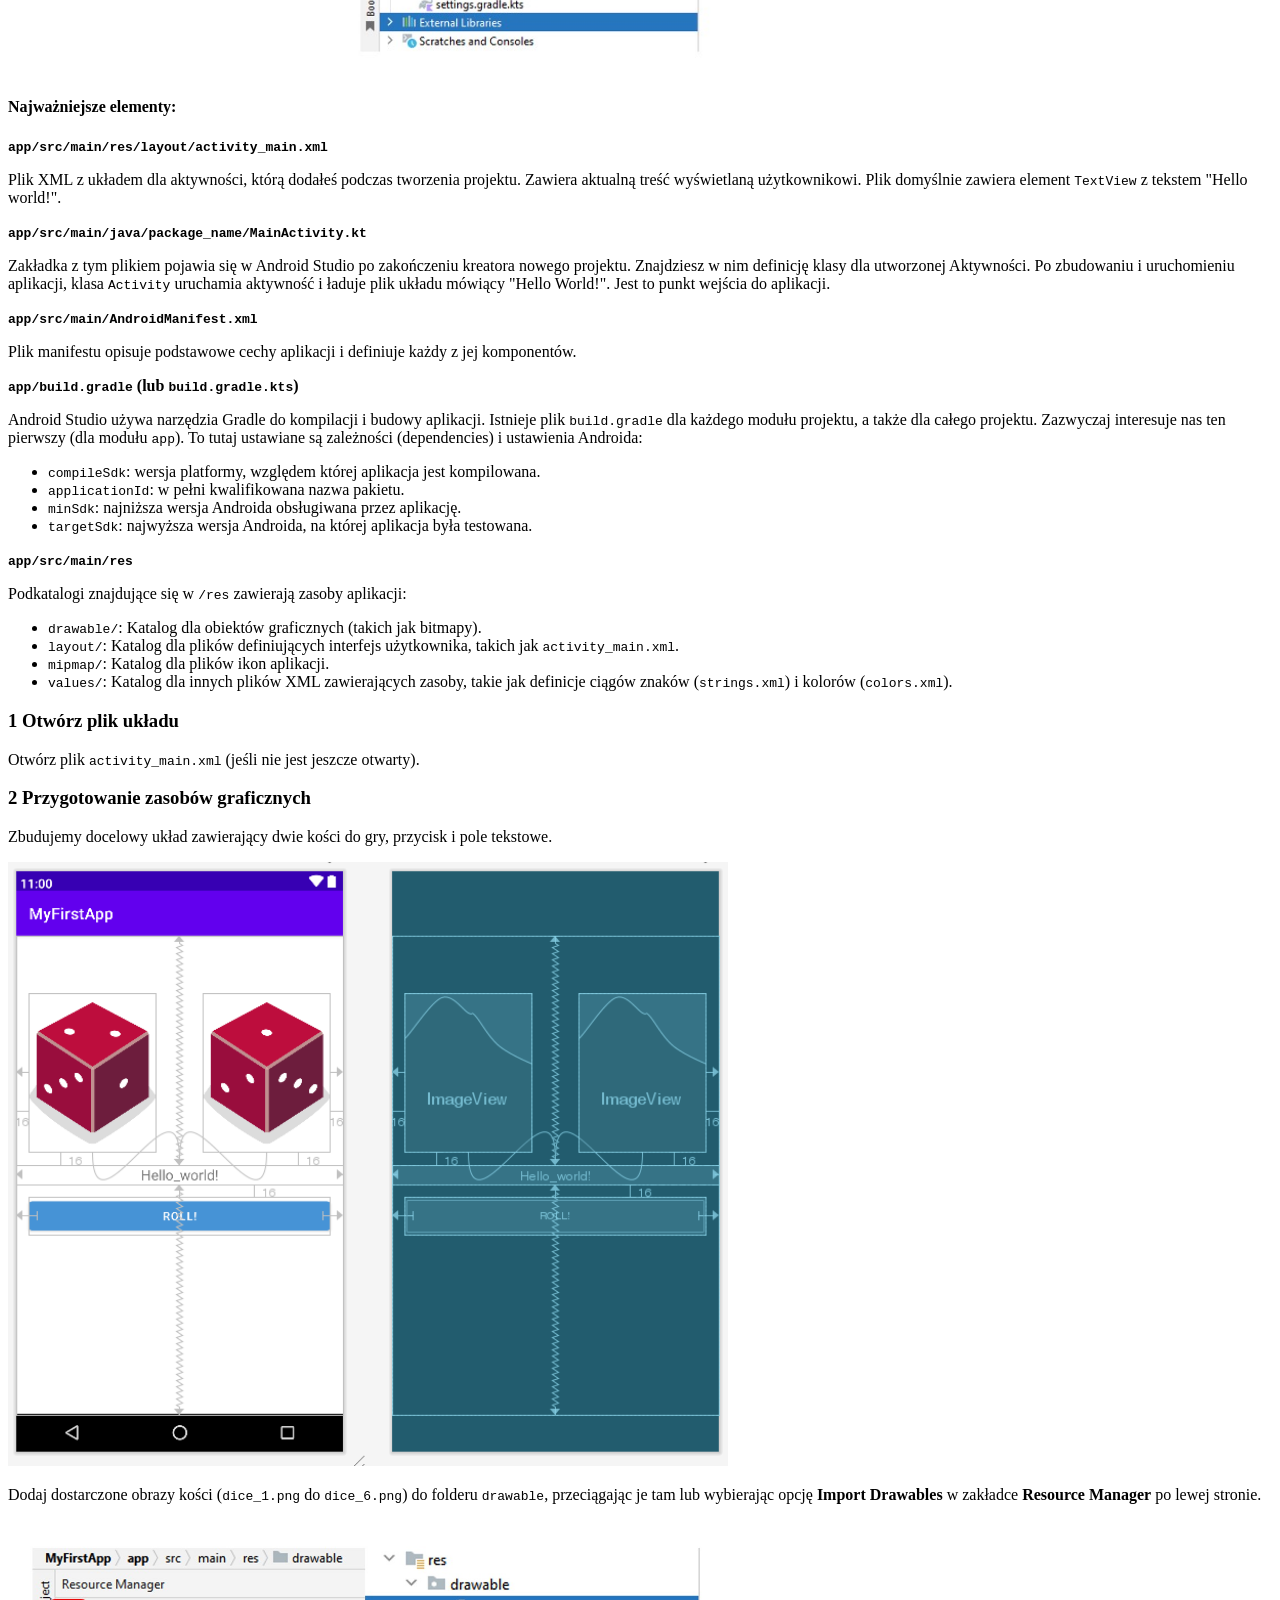
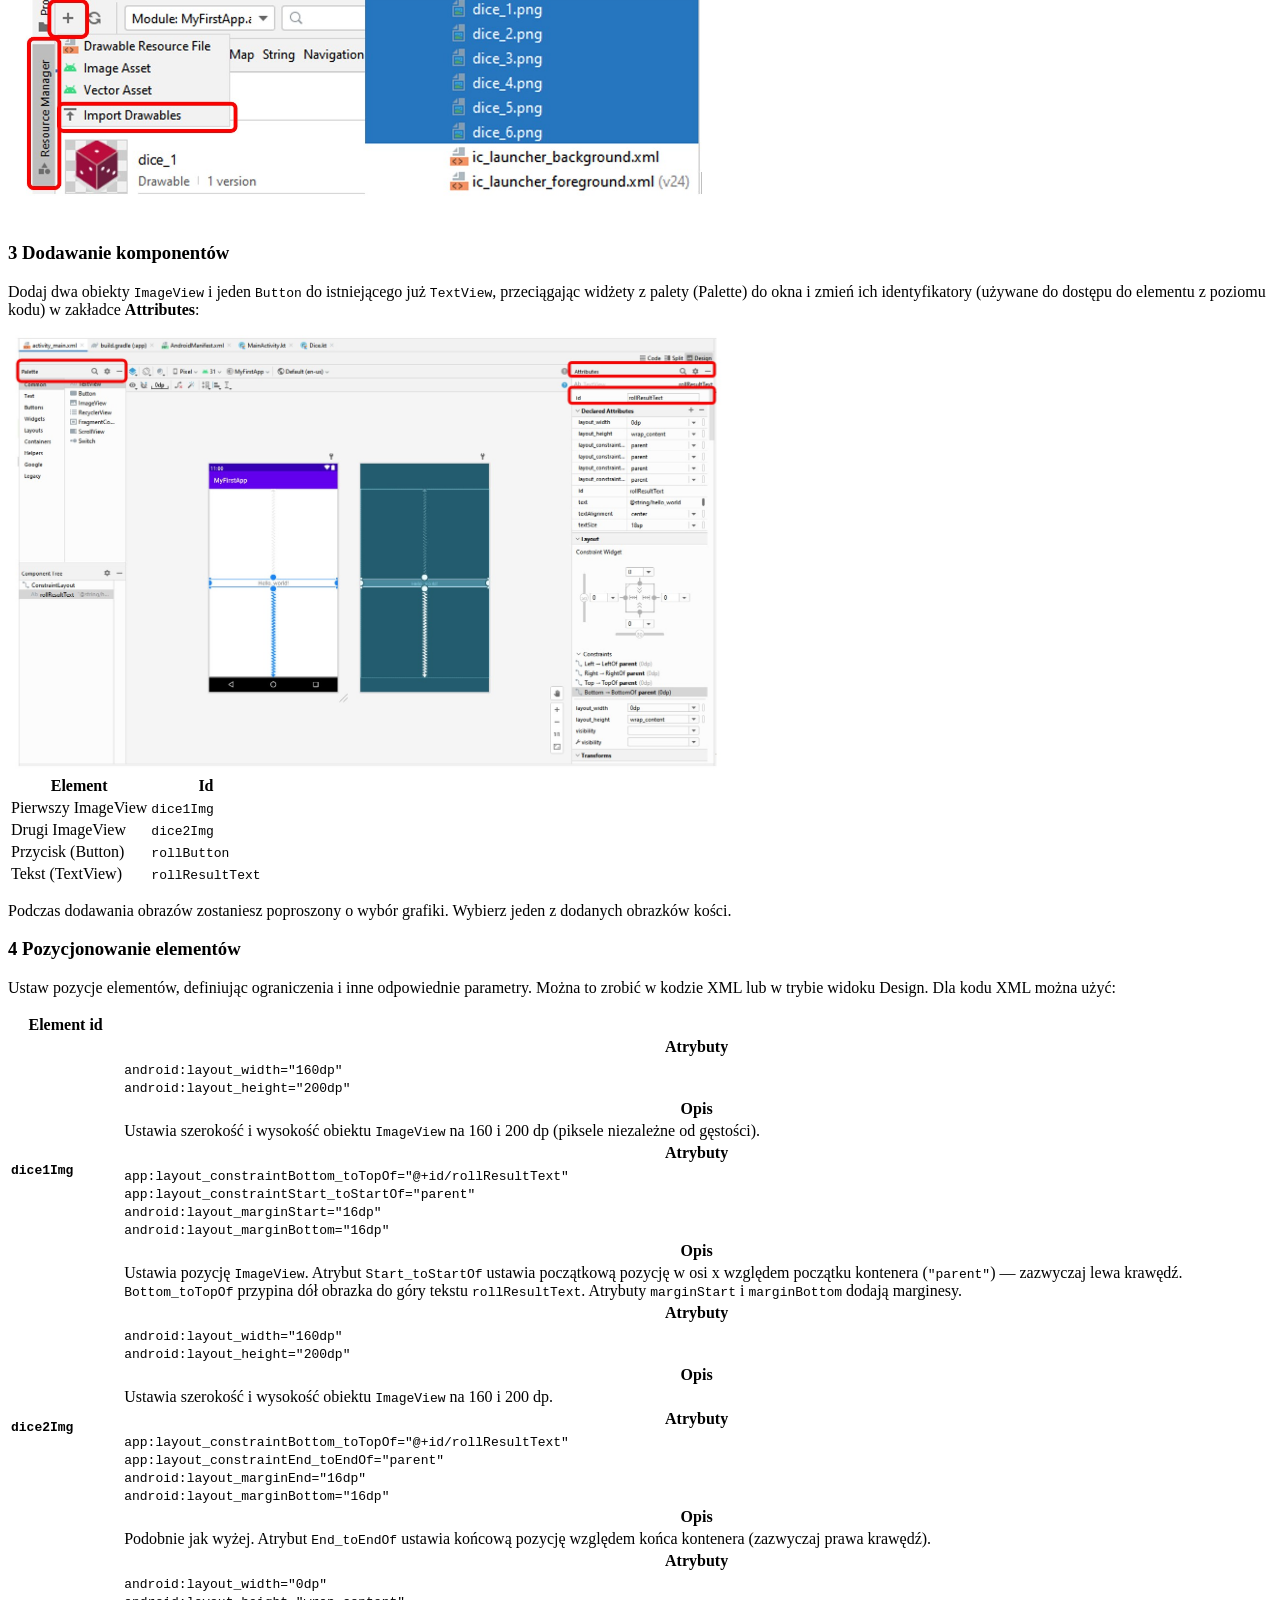
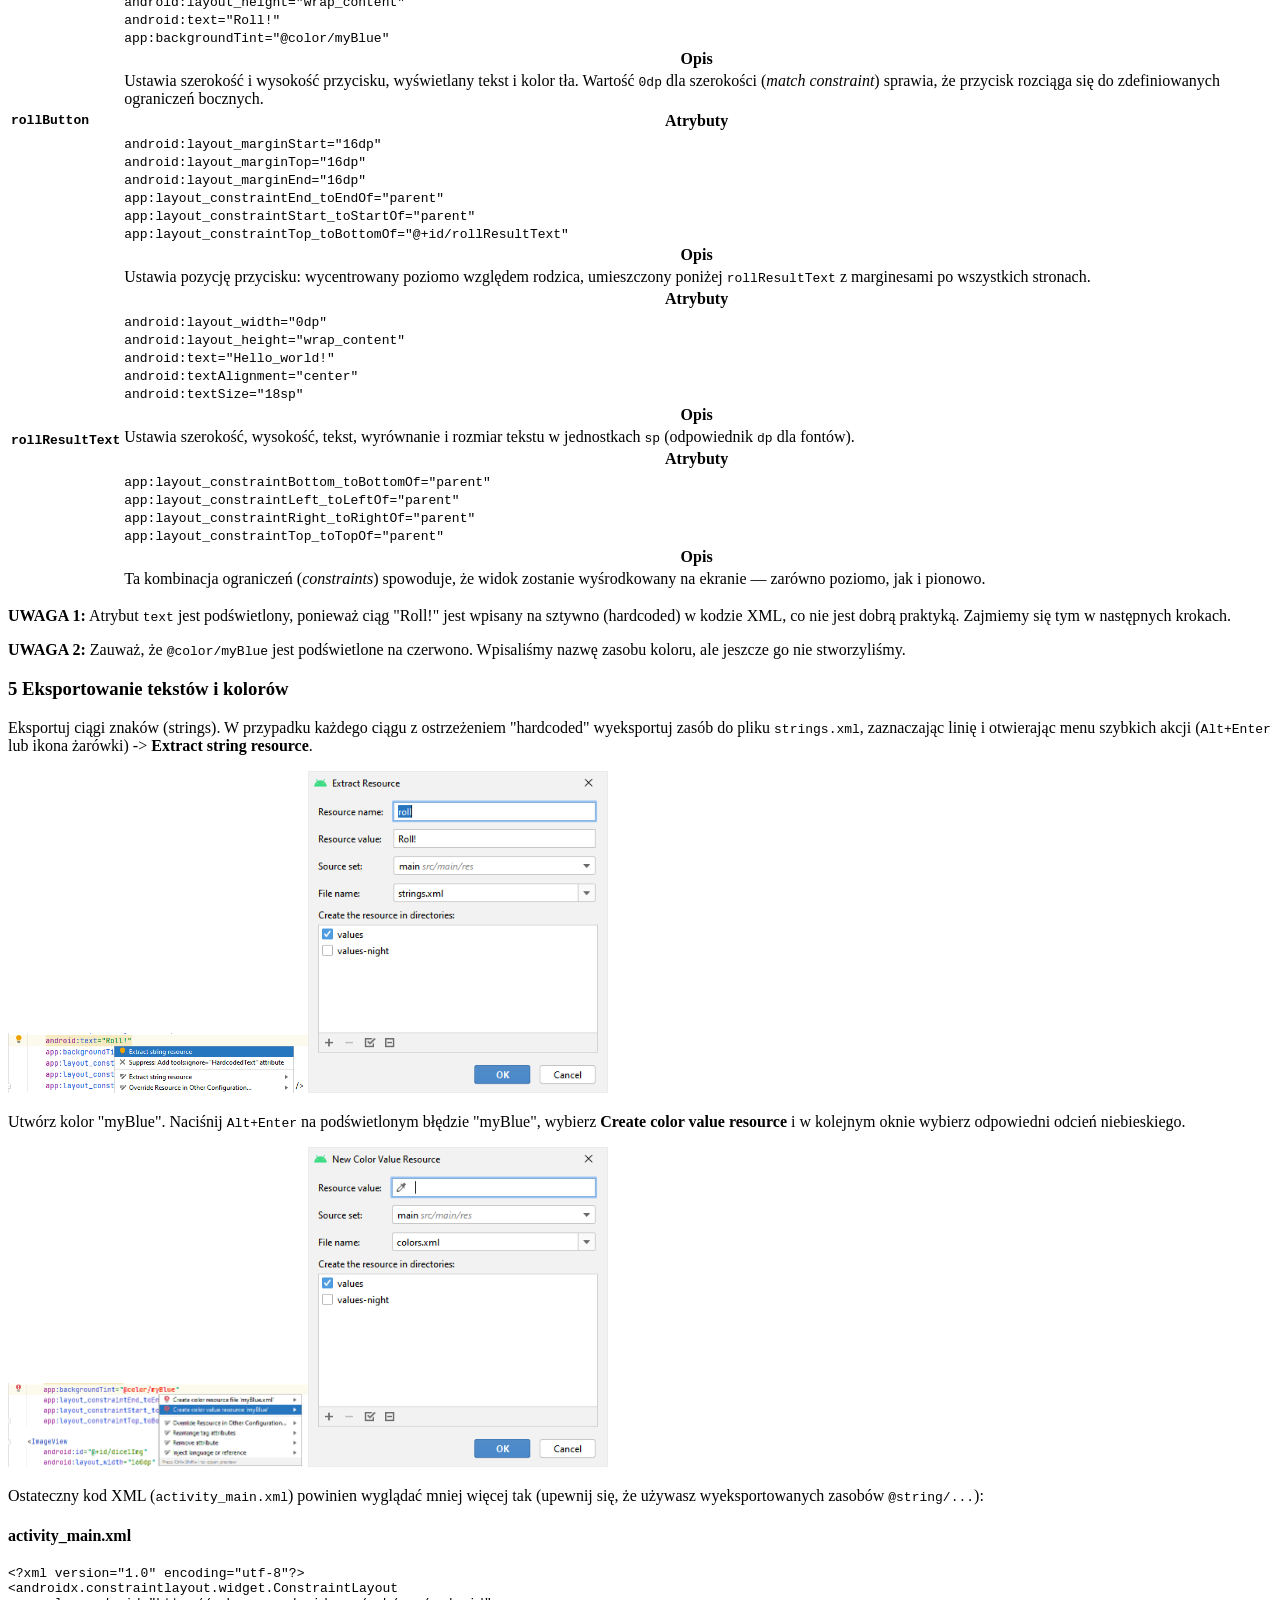
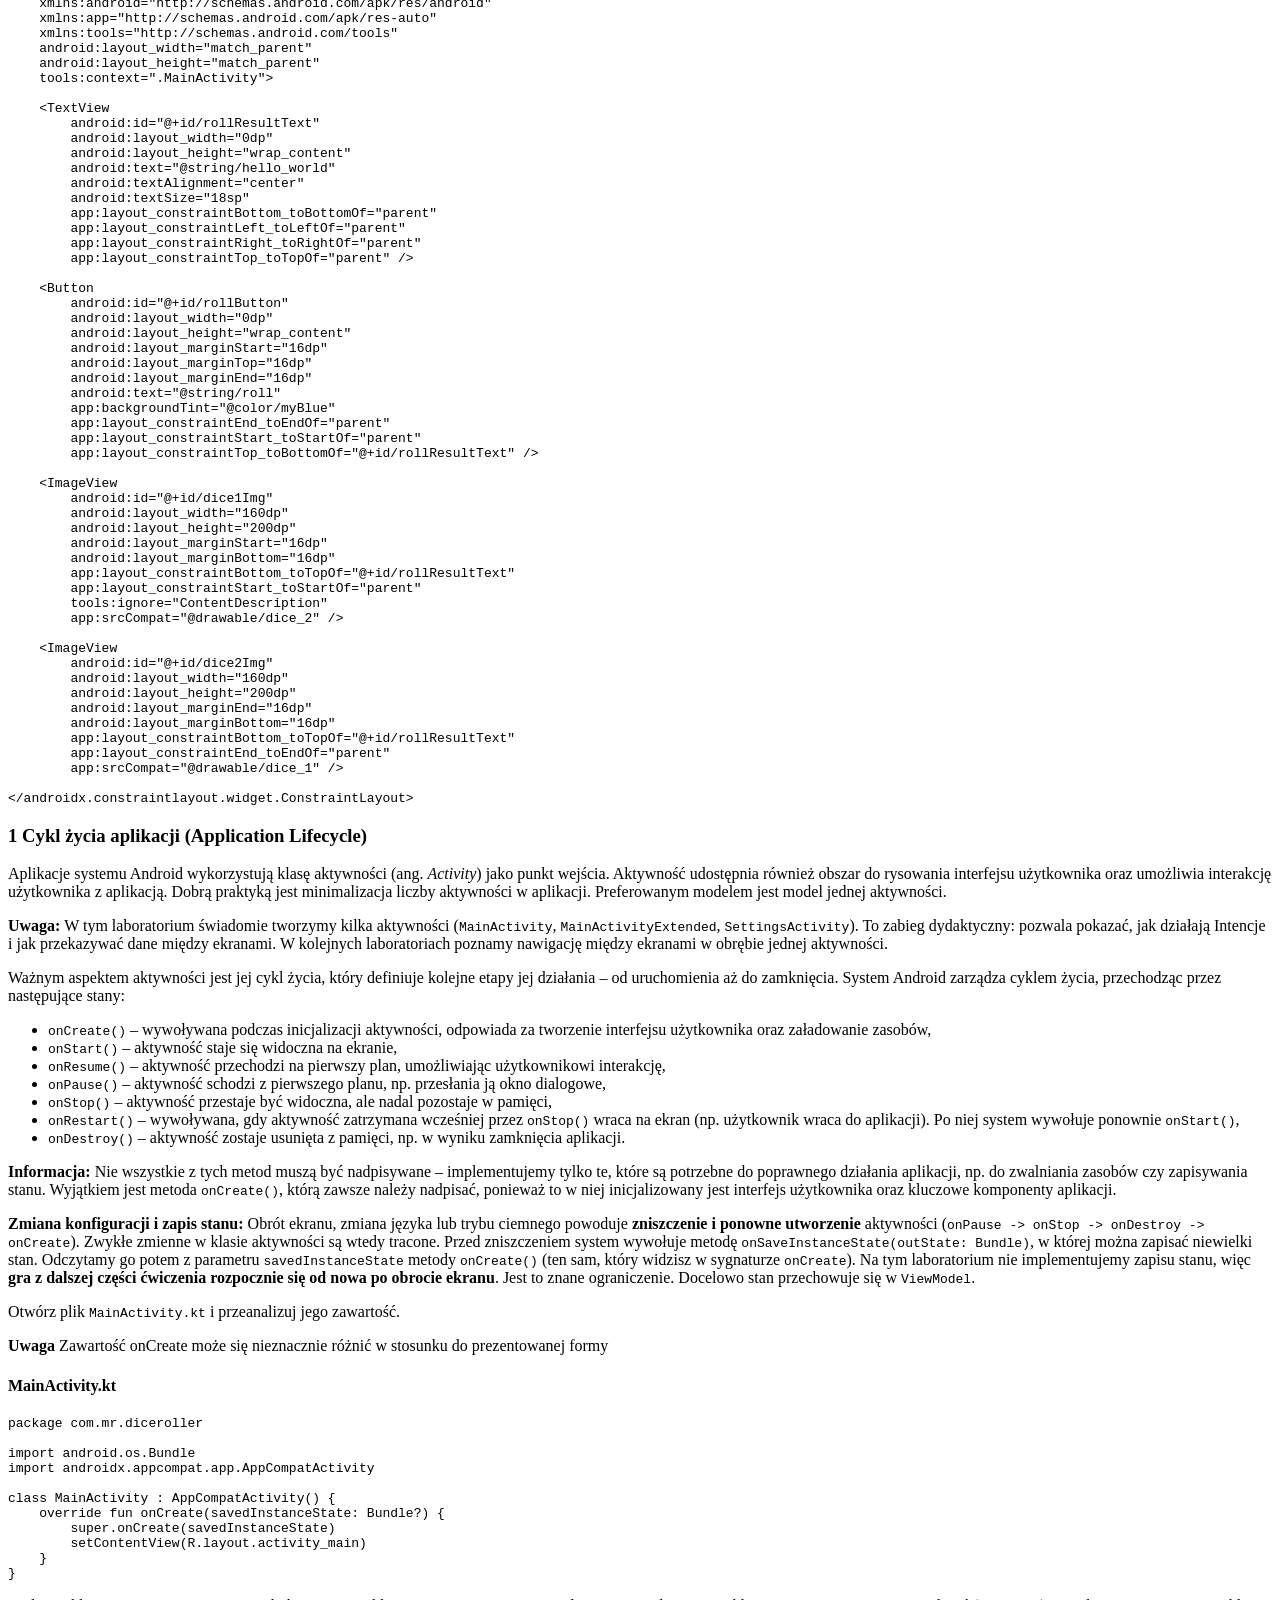
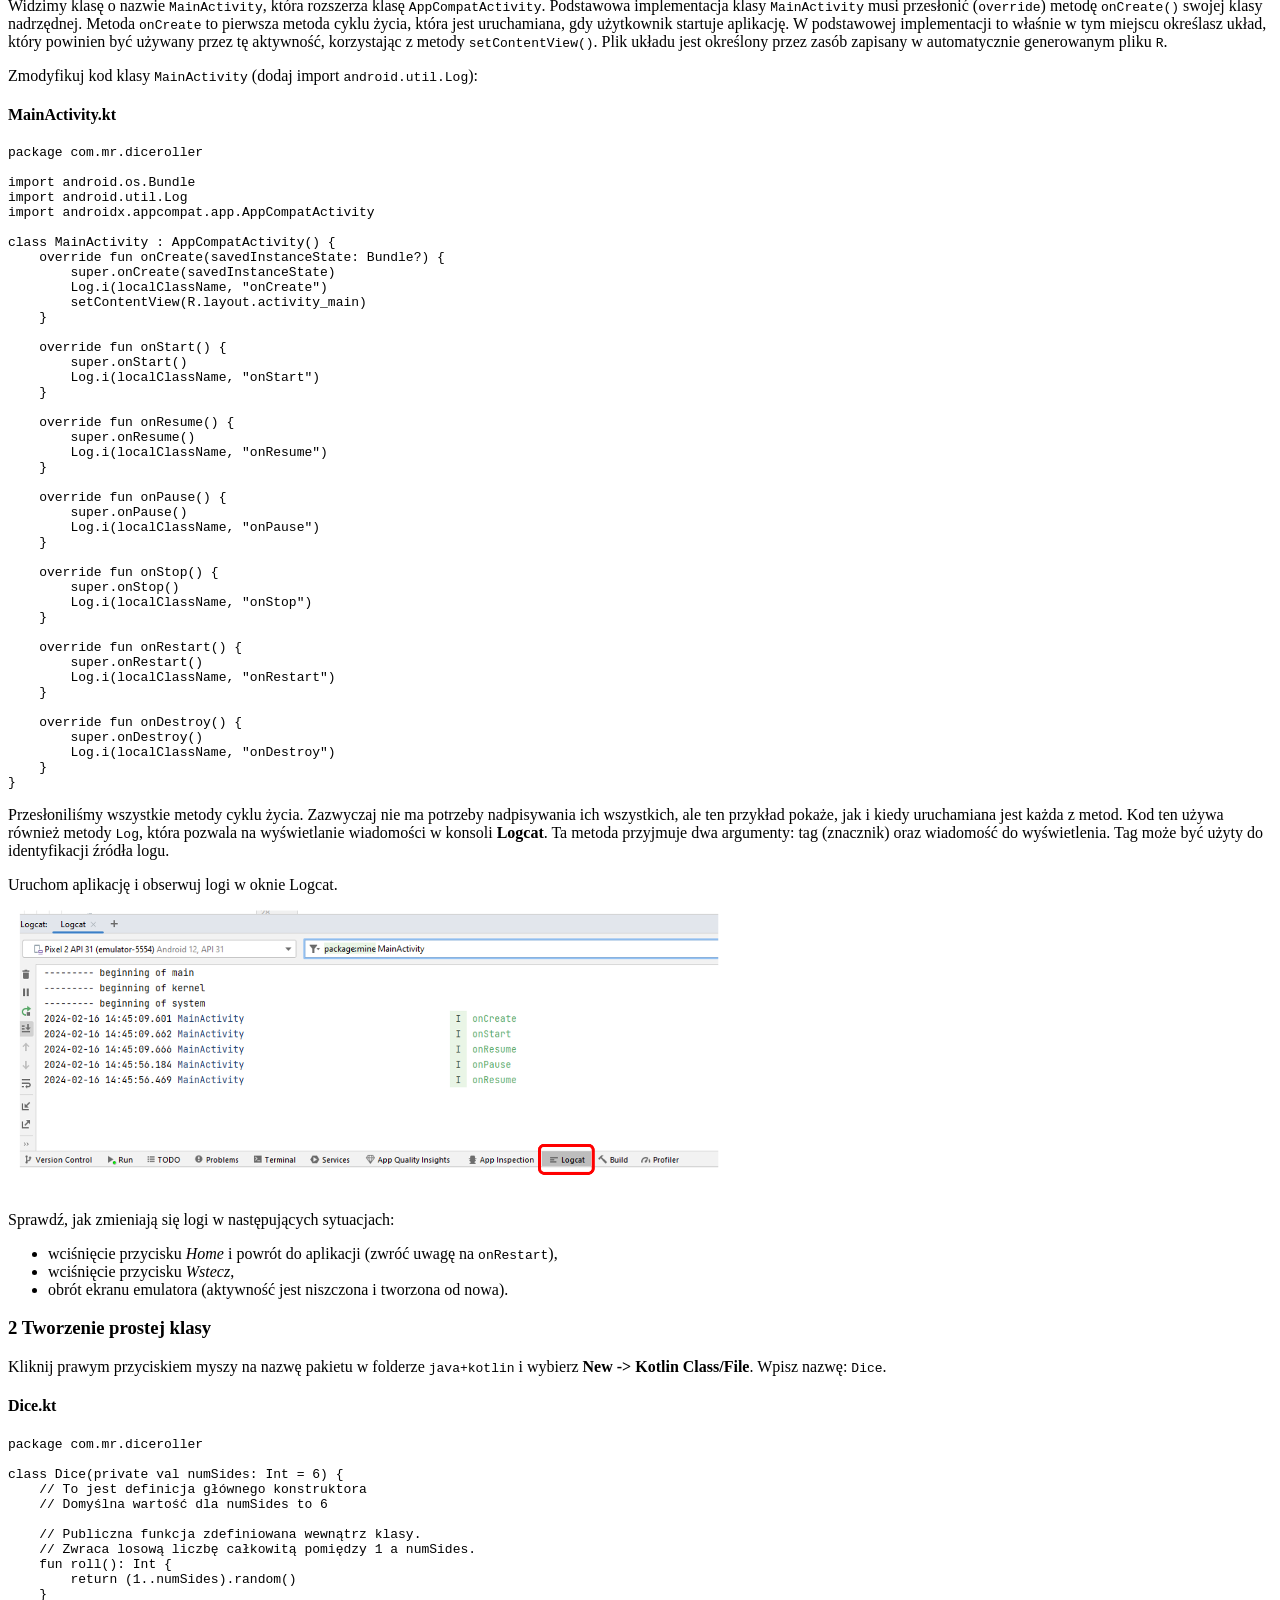
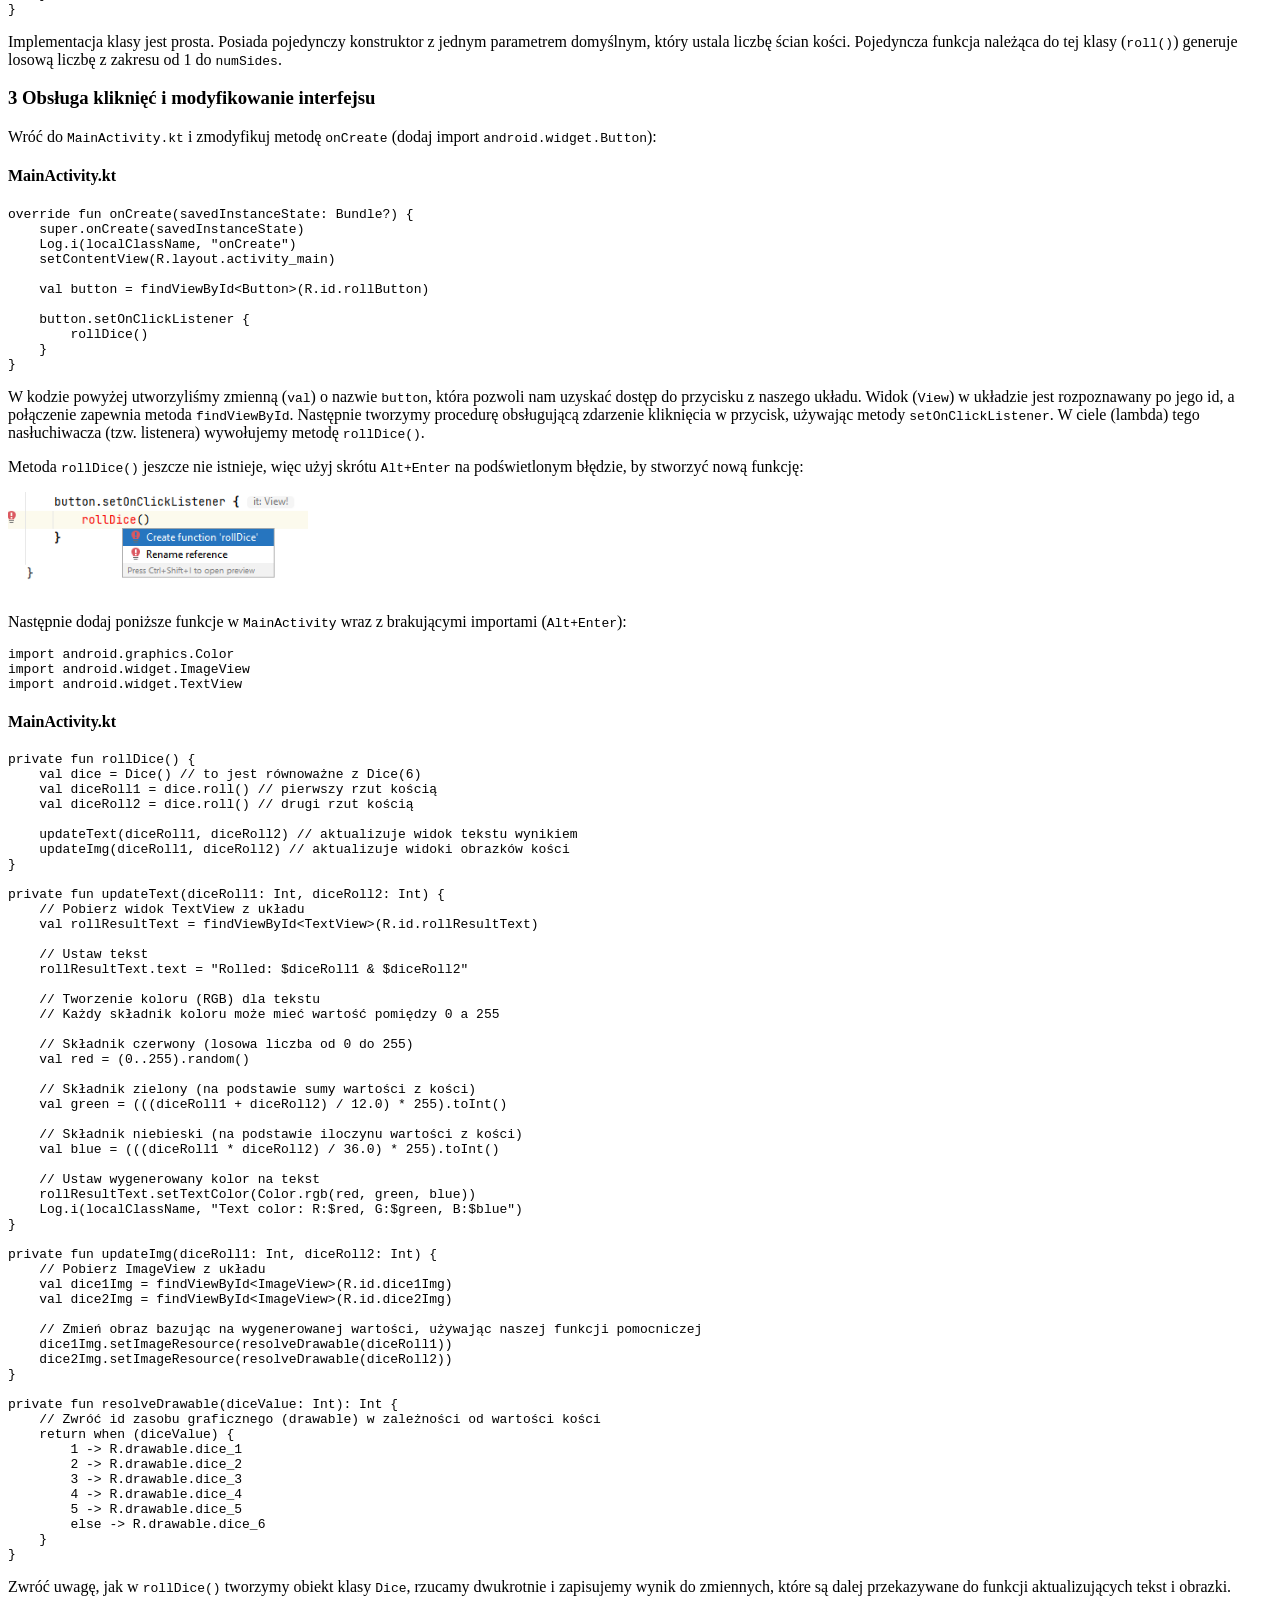
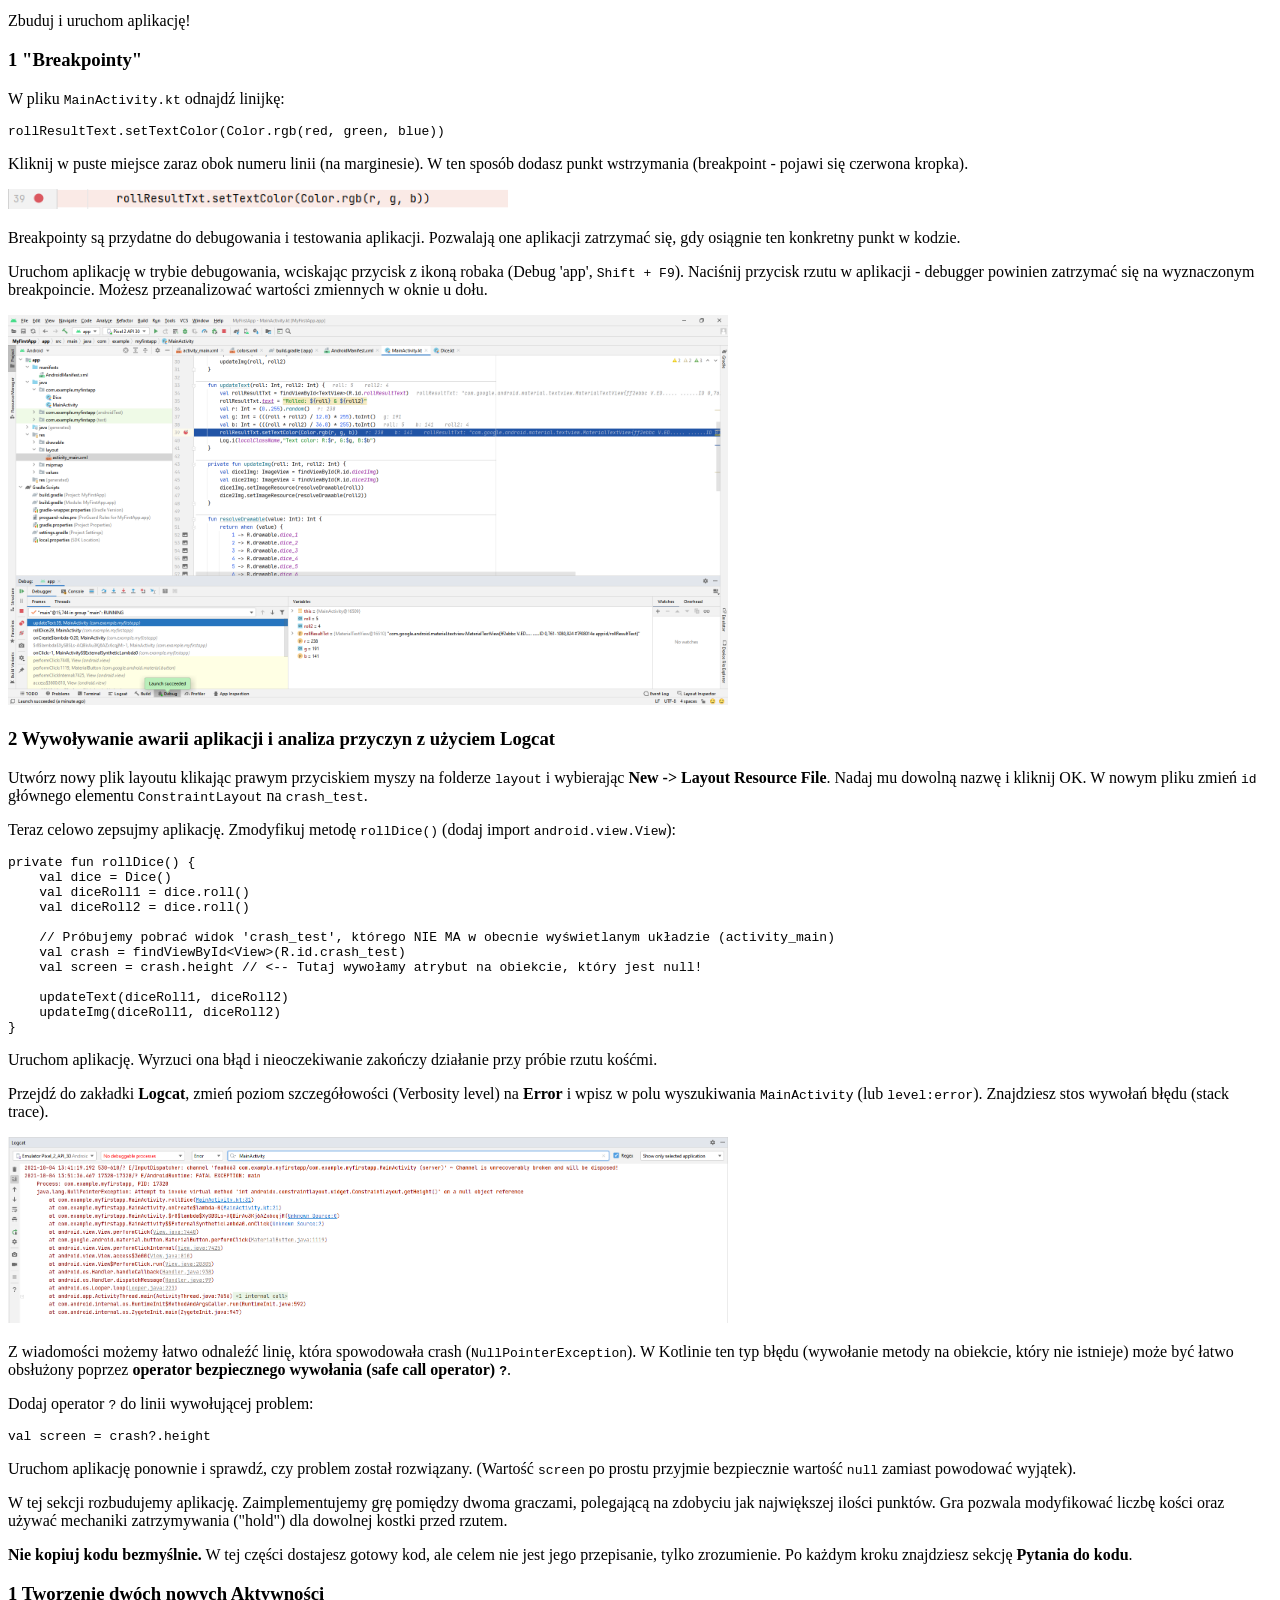
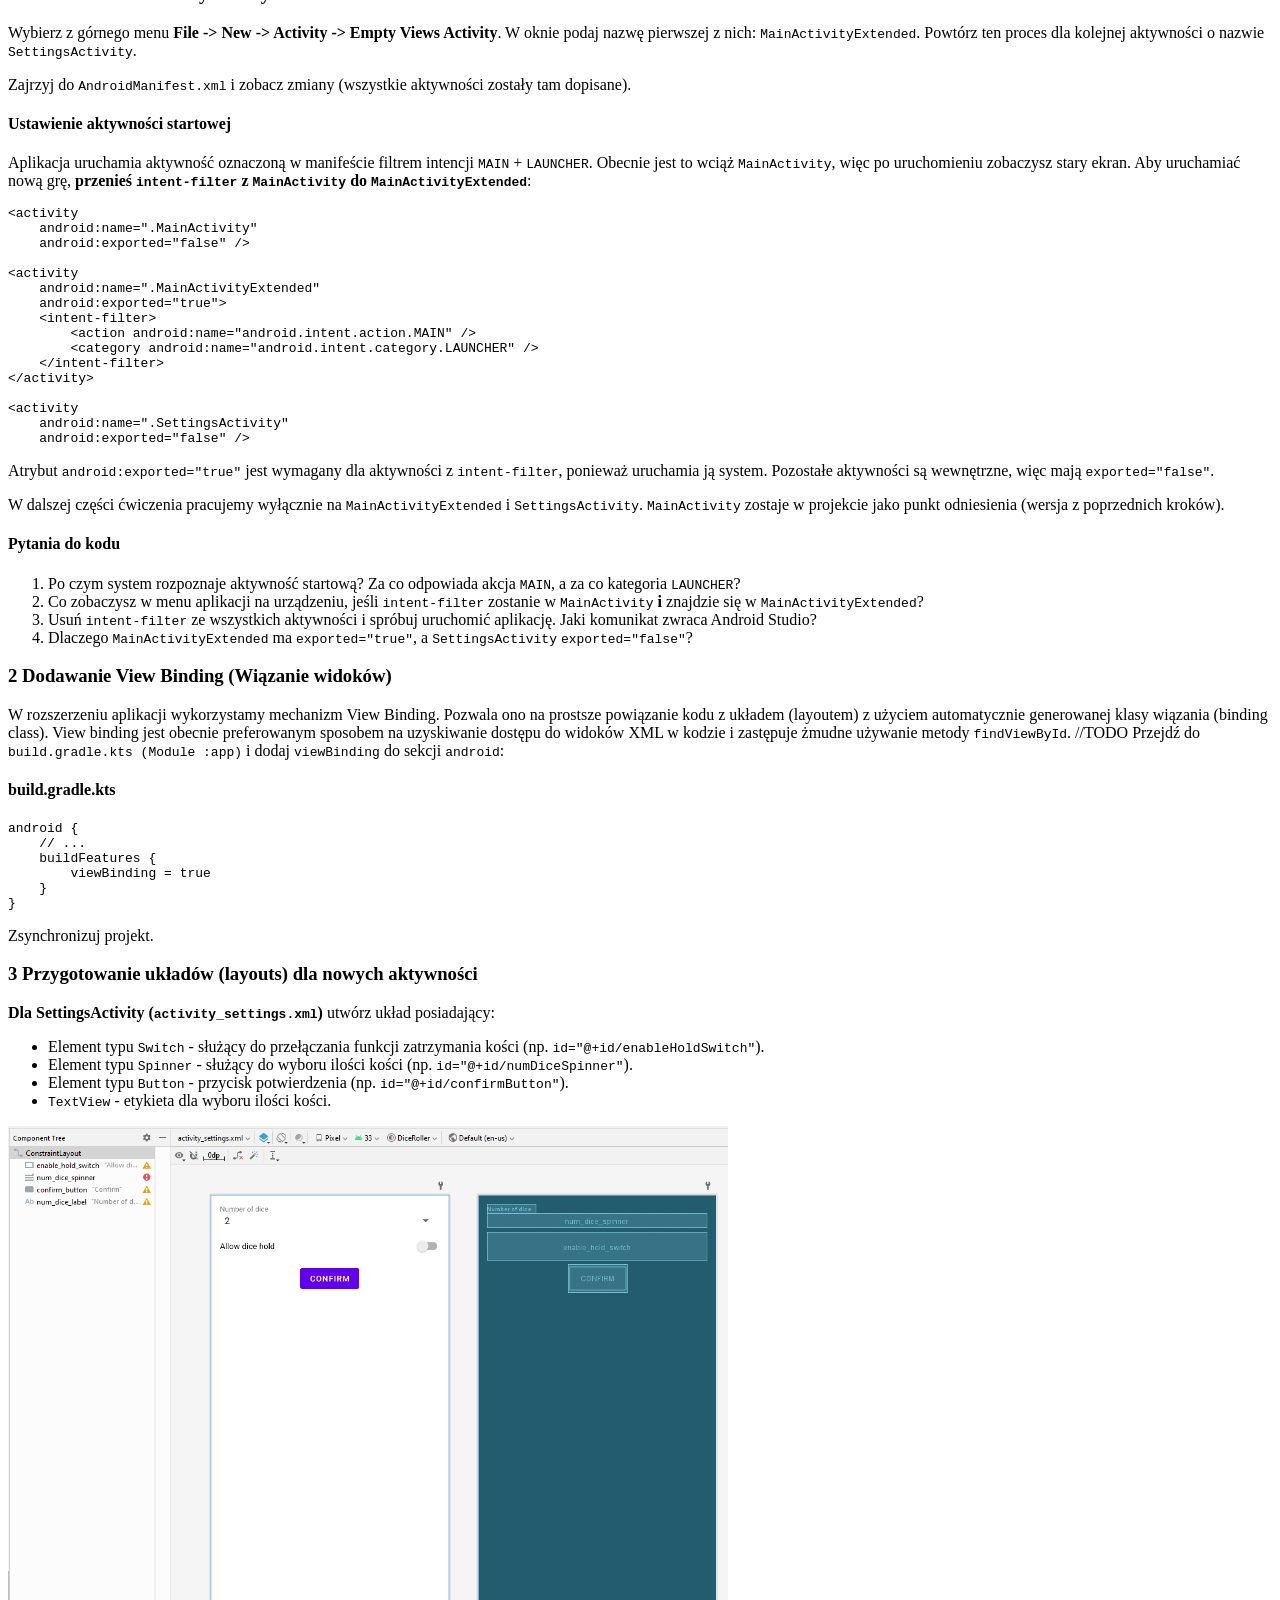
==== commit 8d2ba268: "Merge branch 'main' of https://github.com/MarcinRod/PodstawyAndroid" ====
--- a/labs/lab1/index.html
+++ b/labs/lab1/index.html
@@ -536,12 +536,9 @@
 <h4 is-upgraded>Pytania do kodu</h4>
 <ol><li>Po czym system rozpoznaje aktywność startową? Za co odpowiada akcja <code>MAIN</code>, a za co kategoria <code>LAUNCHER</code>?</li><li>Co zobaczysz w menu aplikacji na urządzeniu, jeśli <code>intent-filter</code> zostanie w <code>MainActivity</code> <strong>i</strong> znajdzie się w <code>MainActivityExtended</code>?</li><li>Usuń <code>intent-filter</code> ze wszystkich aktywności i spróbuj uruchomić aplikację. Jaki komunikat zwraca Android Studio?</li><li>Dlaczego <code>MainActivityExtended</code> ma <code>exported=&quot;true&quot;</code>, a <code>SettingsActivity</code> <code>exported=&quot;false&quot;</code>?</li></ol>
 <h3 is-upgraded>2 Dodawanie View Binding (Wiązanie widoków)</h3>
-<p>W rozszerzeniu aplikacji wykorzystamy mechanizm View Binding. Pozwala ono na prostsze powiązanie kodu z układem (layoutem) z użyciem automatycznie generowanej klasy wiązania (binding class). View binding jest obecnie preferowanym sposobem na uzyskiwanie dostępu do widoków XML w kodzie i zastępuje żmudne używanie metody <code>findViewById</code>.</p>
-<p>Przejdź do <code>build.gradle.kts (Module :app)</code> i dodaj <code>viewBinding</code> do sekcji <code>android</code>:</p>
+<p>W rozszerzeniu aplikacji wykorzystamy mechanizm View Binding. Pozwala ono na prostsze powiązanie kodu z układem (layoutem) z użyciem automatycznie generowanej klasy wiązania (binding class). View binding jest obecnie preferowanym sposobem na uzyskiwanie dostępu do widoków XML w kodzie i zastępuje żmudne używanie metody <code>findViewById</code>. //TODO Przejdź do <code>build.gradle.kts (Module :app)</code> i dodaj <code>viewBinding</code> do sekcji <code>android</code>:</p>
 <h4 is-upgraded>build.gradle.kts</h4>
 <pre><code class="language-kotlin">android {
-    namespace = &quot;com.mr.diceroller&quot;
-    compileSdk = 34
     // ...
     buildFeatures {
         viewBinding = true
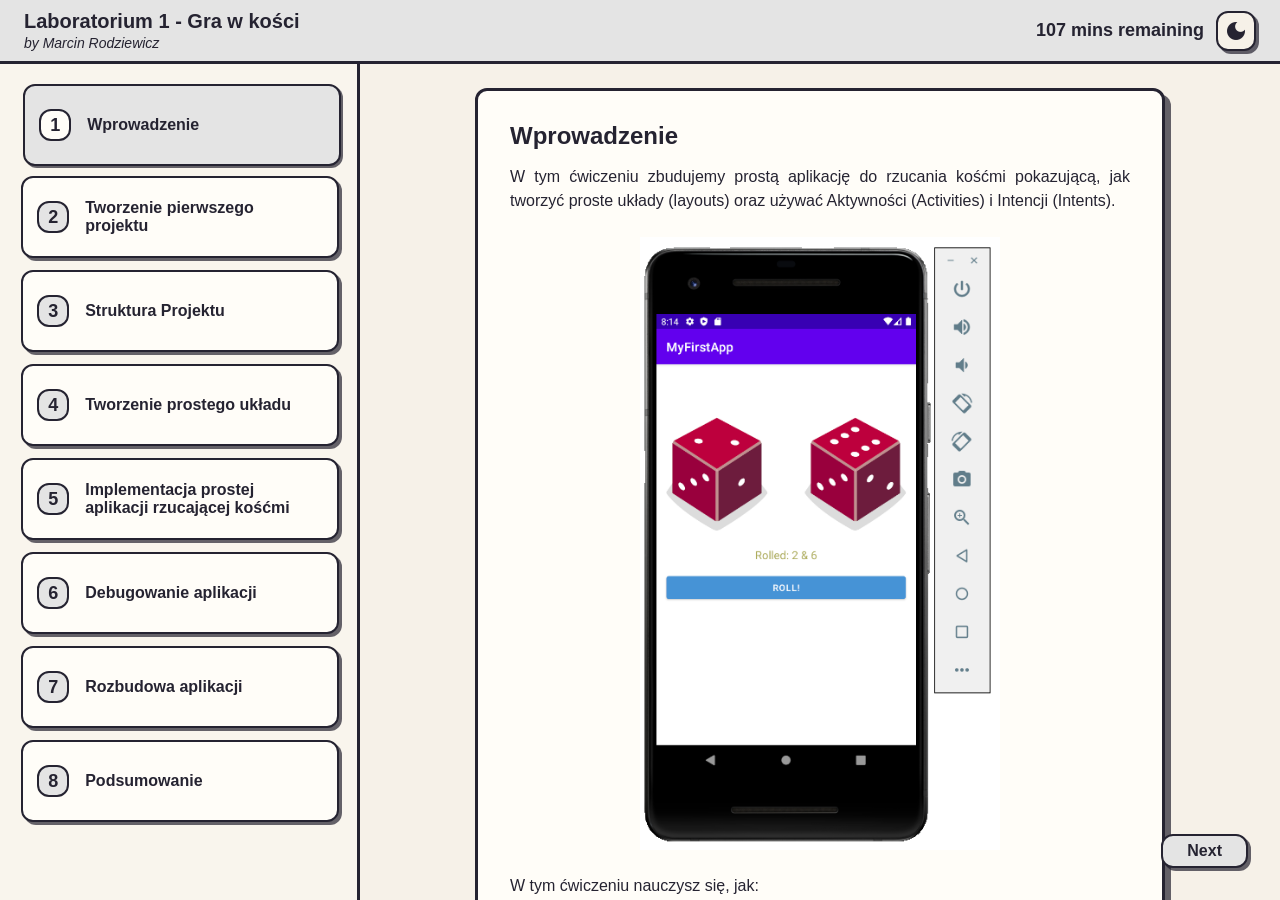
==== commit 0bb51e31: "path correction" ====
--- a/labs/lab1/index.html
+++ b/labs/lab1/index.html
@@ -4,9 +4,9 @@
   <meta name="viewport" content="width=device-width, minimum-scale=1.0, initial-scale=1.0, user-scalable=yes">
   <meta charset="UTF-8">
   <title>Laboratorium 1 - Gra w kości</title>
-  <link rel="icon" type="image/svg+xml" href="../../../assets/android-favicon.svg">
-  <link rel="stylesheet" href="../../../assets/material-icons.css">
-  <link rel="stylesheet" href="../../../codelab-soft-brutalism.css">
+  <link rel="icon" type="image/svg+xml" href="../assets/android-favicon.svg">
+  <link rel="stylesheet" href="../assets/material-icons.css">
+  <link rel="stylesheet" href="../codelab-soft-brutalism.css">
 </head>
 <body>
     <div class="codelab"
@@ -933,8 +933,8 @@
     
   </div>
 
-  <script src="../../../modern-prettify.js"></script>
-  <script src="../../../theme-toggle.js"></script>
-  <script src="../../../codelab.js"></script>
+  <script src="../modern-prettify.js"></script>
+  <script src="../theme-toggle.js"></script>
+  <script src="../codelab.js"></script>
 </body>
 </html>
--- a/labs/assets/material-icons.css
+++ b/labs/assets/material-icons.css
@@ -0,0 +1,23 @@
+@font-face {
+  font-family: "Material Icons";
+  font-style: normal;
+  font-weight: 400;
+  src: url("material-icons/MaterialIcons-Regular.ttf") format("truetype");
+}
+
+.material-icons {
+  font-family: "Material Icons";
+  font-weight: normal;
+  font-style: normal;
+  font-size: 24px;
+  line-height: 1;
+  letter-spacing: normal;
+  text-transform: none;
+  display: inline-block;
+  white-space: nowrap;
+  word-wrap: normal;
+  direction: ltr;
+  -webkit-font-feature-settings: "liga";
+  -webkit-font-smoothing: antialiased;
+  font-feature-settings: "liga";
+}
--- a/labs/codelab-soft-brutalism.css
+++ b/labs/codelab-soft-brutalism.css
@@ -0,0 +1,772 @@
+/**
+ * ============================================================================
+ * CODELAB SOFT-BRUTALISM THEME STYLESHEET
+ * ============================================================================
+ * 
+ * Aesthetic:
+ *   Soft-Brutalism combines the raw, structural geometry of traditional Brutalism
+ *   (solid 2-3px dark ink borders, flat offset box-shadows, high-contrast badges)
+ *   with friendly, accessible "soft" attributes (12px rounded radii, warm paper
+ *   backgrounds, pastel accent cards, and readable typography).
+ *
+ * Architecture & Contents:
+ *   1. CSS Custom Properties / Design Tokens (:root & html[data-theme="dark"])
+ *   2. Base Document Resets & Typography
+ *   3. Root Layout (.codelab flex wrapper, #main, #steps)
+ *   4. Fixed Header Bar (#codelab-title, nav buttons, theme toggle, time counter)
+ *   5. Navigation Drawer (#drawer, ordered step cards, counter badges)
+ *   6. Step Viewport & Reading Card (.codelab-step, .instructions)
+ *   7. Content Typography & Spacing (H1-H6, paragraphs, links, inline code)
+ *   8. Code Blocks & Syntax Highlighting (.tok-* tokens)
+ *   9. Media & Image Rows (responsive images, .codelab-image-row)
+ *  10. Custom Elements & Buttons (paper-button, action links)
+ *  11. Callout Asides (aside.special, aside.warning)
+ *  12. Floating Action Controls (#controls, #fabs, Previous/Next/Done buttons)
+ *  13. Step Transitions & Reduced Motion Animations
+ *  14. Responsive Layout Breakpoints (@media max-width: 1100px)
+ */
+
+/* ==========================================================================
+   1. Design Tokens & Theme Palettes
+   ========================================================================== */
+
+:root {
+  /* Core ink & paper tokens (Light Mode) */
+  --neo-ink: #252331;              /* Primary text, borders, and hard drop-shadows */
+  --neo-paper: #f6f1e8;            /* Main canvas background behind instructions */
+  --neo-surface: #fffdf8;          /* Instruction card and list item surface */
+  --neo-drawer-bg: #f9f5ed;        /* Sidebar drawer background */
+
+  /* Interactive & Accent Colors */
+  --neo-accent: #c2d7ef;           /* Hover states and secondary highlights */
+  --neo-red: #f2a18f;              /* Red accent token */
+  --neo-primary: #e4e4e4;          /* Top bar and active step button background */
+  --neo-link: #3d70a8;             /* Link text color */
+
+  /* Callout & Status Colors */
+  --neo-warning: #f4c2ae;          /* Warning aside background */
+  --neo-warning-accent: #c97863;   /* Warning aside border accent */
+  --neo-special: #c6e7c9;          /* Informational aside background & action buttons */
+  --neo-special-accent: #8fc194;   /* Informational aside border accent */
+
+  /* Geometry & Shadows */
+  --neo-shadow: rgba(37, 35, 49, 0.7); /* Hard brutalist shadow color */
+  --neo-radius: 12px;                  /* Standard corner radius */
+  --neo-radius-small: 8px;             /* Smaller corner radius for badges and buttons */
+  /* Font Families */
+  --neo-text-font: Arial, sans-serif;
+  --neo-code-font: "Source Code Pro", ui-monospace, SFMono-Regular, Consolas, monospace;
+}
+
+/* Dark Theme Tokens (activated via html[data-theme="dark"] by theme-toggle.js) */
+html[data-theme="dark"] {
+  --neo-ink: #f2eef8;
+  --neo-paper: #1c1a24;
+  --neo-surface: #2a2735;
+  --neo-drawer-bg: #221f2b;
+  --neo-accent: #65c0db;
+  --neo-red: #d9614b;
+  --neo-primary: #5f5c6d;
+  --neo-link: #7ec8f0;
+  --neo-warning: #b5573c;
+  --neo-warning-accent: #e8a184;
+  --neo-special: #3f7a58;
+  --neo-special-accent: #79c99a;
+  --neo-shadow: rgba(20, 18, 29, 0.7);
+}
+
+/* ==========================================================================
+   2. Base Document Resets & Typography
+   ========================================================================== */
+
+html,
+body {
+  width: 100%;
+  height: 100%;
+  margin: 0;
+  padding: 0;
+}
+
+body {
+  box-sizing: border-box;
+  background: var(--neo-paper);
+  color: var(--neo-ink);
+  font-family: var(--neo-text-font);
+   
+}
+
+*,
+*::before,
+*::after {
+  box-sizing: inherit;
+}
+
+[hidden] {
+  display: none !important;
+}
+
+.codelab,
+.codelab #main,
+.codelab #drawer,
+.codelab #controls,
+.codelab-step,
+.codelab-step .instructions {
+  font-family: var(--neo-text-font);
+}
+
+/* ==========================================================================
+   3. Root Layout
+   ========================================================================== */
+
+/* Fullscreen viewport wrapper, offset 64px for fixed top bar */
+.codelab {
+  display: flex;
+  width: 100%;
+  height: 100%;
+  padding-top: 64px;
+}
+
+/* ==========================================================================
+   4. Navigation Drawer (#drawer)
+   ========================================================================== */
+
+.codelab #drawer {
+  position: relative;
+  z-index: 100;
+  display: flex;
+  width: 360px;
+  flex-shrink: 0;
+  flex-direction: column;
+  overflow: auto;
+  border-right: 3px solid var(--neo-ink);
+  background: var(--neo-drawer-bg);
+}
+
+.codelab #drawer .steps {
+  flex: 1;
+  overflow: auto;
+  padding: 18px;
+}
+
+/* Step list counter configuration */
+.codelab #drawer .steps ol {
+  counter-reset: codelab-step;
+  display: flex;
+  flex-direction: column;
+  gap: 12px;
+  margin: 0;
+  padding: 0;
+  list-style: none;
+}
+
+.codelab #drawer .steps li {
+  counter-increment: codelab-step;
+}
+
+/* Step card inside drawer */
+.codelab #drawer .steps li a {
+  display: flex;
+  min-height: 82px;
+  position: relative;
+  align-items: center;
+  padding: 14px 16px 14px 62px;
+  border: 2px solid var(--neo-ink);
+  border-radius: var(--neo-radius);
+  background: var(--neo-surface);
+  box-shadow: 3px 3px 0 var(--neo-shadow);
+  color: var(--neo-ink);
+  font-weight: 700;
+  text-decoration: none;
+}
+
+/* Numbered badge on each drawer step card */
+.codelab #drawer .steps li a::before {
+  position: absolute;
+  top: 50%;
+  left: 14px;
+  display: grid;
+  width: 32px;
+  height: 32px;
+  content: counter(codelab-step);
+  place-items: center;
+  border: 2px solid var(--neo-ink);
+  border-radius: var(--neo-radius);
+  background: var(--neo-primary);
+  color: var(--neo-ink);
+  font-size: 18px;
+  font-weight: 900;
+  transform: translateY(-50%);
+}
+
+.codelab #drawer .steps li a:hover {
+  background: var(--neo-accent);
+  color: var(--neo-ink);
+  transform: translate(2px, 2px);
+  box-shadow: 2px 2px 0 var(--neo-shadow);
+}
+
+/* Active / Selected Step State */
+.codelab #drawer .steps li[selected] a {
+  background: var(--neo-primary);
+  color: var(--neo-ink);
+  transform: translate(2px, 2px);
+  box-shadow: 2px 2px 0 var(--neo-shadow);
+}
+
+.codelab #drawer .steps li[selected] a::before {
+  background: var(--neo-surface);
+}
+
+/* ==========================================================================
+   5. Fixed Top Title Bar (#codelab-title)
+   ========================================================================== */
+
+.codelab #codelab-title {
+  position: fixed;
+  z-index: 1000;
+  top: 0;
+  left: 0;
+  display: flex;
+  width: 100%;
+  height: 64px;
+  align-items: center;
+  justify-content: space-between;
+  padding: 0 24px 0 16px;
+  border-bottom: 3px solid var(--neo-ink);
+  background: var(--neo-primary);
+  color: var(--neo-ink);
+}
+
+.codelab #codelab-title h1 {
+  width: 0;
+  flex: 1;
+  margin: 0 8px;
+  overflow: hidden;
+  color: var(--neo-ink);
+  font-family: "Arial Black", Impact, sans-serif;
+  font-size: 20px;
+  font-weight: 900;
+  white-space: nowrap;
+  text-overflow: ellipsis;
+}
+
+.codelab #codelab-nav-buttons {
+  display: flex;
+  flex-shrink: 0;
+  align-items: center;
+  gap: 8px;
+}
+
+.codelab #codelab-nav-buttons #arrow-back,
+.codelab #codelab-nav-buttons #menu {
+  display: none;
+  width: 40px;
+  height: 40px;
+  align-items: center;
+  justify-content: center;
+  border: 2px solid var(--neo-ink);
+  border-radius: var(--neo-radius);
+  background: var(--neo-paper);
+  color: var(--neo-ink);
+  box-shadow: 3px 3px 0 var(--neo-shadow);
+  text-decoration: none;
+}
+
+.codelab #codelab-nav-buttons #arrow-back {
+  display: none;
+}
+
+/* Theme Toggle Button (Light/Dark Switcher) */
+.codelab #codelab-title #theme-toggle {
+  display: flex;
+  width: 40px;
+  height: 40px;
+  flex-shrink: 0;
+  margin-left: 12px;
+  align-items: center;
+  justify-content: center;
+  border: 2px solid var(--neo-ink);
+  border-radius: var(--neo-radius);
+  background: var(--neo-paper);
+  color: var(--neo-ink);
+  box-shadow: 3px 3px 0 var(--neo-shadow);
+  text-decoration: none;
+  cursor: pointer;
+}
+
+.codelab #codelab-title #theme-toggle:hover {
+  background: var(--neo-accent);
+  transform: translate(2px, 2px);
+  box-shadow: 1px 1px 0 var(--neo-shadow);
+}
+
+.codelab #codelab-nav-buttons #arrow-back:hover,
+.codelab #codelab-nav-buttons #menu:hover {
+  background: var(--neo-accent);
+  transform: translate(2px, 2px);
+  box-shadow: 1px 1px 0 var(--neo-shadow);
+}
+
+/* Remaining Duration Counter */
+.codelab #time-remaining {
+  display: flex;
+  flex-shrink: 0;
+  align-items: center;
+  gap: 4px;
+  font-size: 18px;
+  font-weight: 700;
+}
+
+/* ==========================================================================
+   6. Main Content Viewport & Step Card (.instructions)
+   ========================================================================== */
+
+.codelab #main {
+  position: relative;
+  display: flex;
+  min-width: 0;
+  flex: 1;
+  flex-direction: column;
+  background: var(--neo-paper);
+}
+
+.codelab #steps {
+  min-height: 0;
+  flex: 1;
+  overflow-x: hidden;
+  overflow-y: auto;
+}
+
+.codelab-step {
+  display: block;
+  line-height: 24px;
+}
+
+.codelab-step[hidden] {
+  display: none;
+}
+
+/* Card container holding step tutorial content */
+.codelab-step .instructions {
+  width: 75%;
+  margin: 24px auto 32px;
+  padding: 32px;
+  border: 3px solid var(--neo-ink);
+  border-radius: var(--neo-radius);
+  background: var(--neo-surface);
+  box-shadow: 6px 6px 0 var(--neo-shadow);
+  overflow-x: auto;
+}
+
+.codelab-step .instructions > pre,
+.codelab-step .instructions > img,
+.codelab-step .instructions > .image-container {
+  margin-right: auto;
+  margin-left: auto;
+}
+.codelab-step img.dark-invert {
+  transition: filter 0.2s ease;
+}
+
+html[data-theme="dark"] .codelab-step img.dark-invert {
+  filter: invert(1) hue-rotate(180deg) contrast(0.75);
+}
+/* ==========================================================================
+   7. Typography & Text Elements
+   ========================================================================== */
+
+.codelab-step h2.step-title,
+.codelab-step h2,
+.codelab-step h3,
+.codelab-step h4 {
+  font-size: 18px;
+  margin-top: 16px;
+  margin-bottom: 8px;
+  color: var(--neo-ink);
+  font-family: "Arial Black", Impact, sans-serif;
+  font-weight: 900;
+}
+
+.codelab-step h4 {
+  font-size: 16px;
+  margin-top: 12px;
+  margin-bottom: 0px;
+}
+
+.codelab-step h2.step-title {
+  margin: 0px;
+  font-size: 24px !important;
+  line-height: 1.1 !important;
+}
+
+.codelab-step p,
+.codelab-step ul,
+.codelab-step li {
+  color: var(--neo-ink);
+  text-align: justify;
+  text-justify: inter-word;
+  margin-top: 8px;
+  margin-bottom: 8px;
+}
+
+.codelab-step p {
+  margin-top: 16px;
+}
+
+.codelab-step table {
+  width: 100%;
+  max-width: 100%;
+  margin: 20px auto;
+  border-collapse: separate;
+  border-spacing: 0;
+  border: 3px solid var(--neo-ink);
+  border-radius: var(--neo-radius);
+  overflow: hidden;
+  background: var(--neo-surface);
+  box-shadow: 4px 4px 0 var(--neo-shadow);
+}
+
+.codelab-step th,
+.codelab-step td {
+  padding: 12px 14px;
+  border-right: 2px solid var(--neo-ink);
+  border-bottom: 2px solid var(--neo-ink);
+  vertical-align: top;
+  text-align: left;
+  color: var(--neo-ink);
+  overflow-wrap: anywhere;
+  word-break: break-word;
+}
+
+.codelab-step th:last-child,
+.codelab-step td:last-child {
+  border-right: none;
+}
+
+.codelab-step tr:last-child td {
+  border-bottom: none;
+}
+
+.codelab-step thead th {
+  background: var(--neo-primary);
+  font-family: "Arial Black", Impact, sans-serif;
+  font-size: 14px;
+  font-weight: 900;
+  letter-spacing: 0.02em;
+  text-transform: uppercase;
+}
+
+.codelab-step tbody tr:nth-child(even) td {
+  background: rgba(194, 215, 239, 0.28);
+}
+
+.codelab-step a {
+  color: var(--neo-link);
+  font-weight: 700;
+  text-decoration: underline;
+  text-decoration-thickness: 2px;
+  text-underline-offset: 3px;
+}
+
+.codelab-step code:not(pre code) {
+  color: var(--neo-ink);
+  font-family: var(--neo-code-font);
+  font-size: 1em;
+  font-weight: 700;
+}
+
+/* ==========================================================================
+   8. Code Blocks & Syntax Highlighting
+   ========================================================================== */
+
+.codelab-step pre {
+  margin-top: 0px;
+  margin-bottom: 24px;
+  overflow: auto;
+  padding: 16px;
+  border: 3px solid var(--neo-ink);
+  border-radius: var(--neo-radius);
+  background: #343342;
+  box-shadow: 4px 4px 0 var(--neo-shadow);
+  color: #f5f7f8;
+  line-height: 1.5;
+}
+
+.codelab-step pre code {
+  background: transparent;
+  color: #f5f7f8;
+  font-family: var(--neo-code-font);
+}
+
+/* Syntax Token Colors (Generated by modern-prettify.js) */
+.codelab-step pre code .tok-comment { color: #aab7c4; font-style: italic; }
+.codelab-step pre code .tok-keyword { color: #ff79c6; }
+.codelab-step pre code .tok-type { color: #8be9fd; }
+.codelab-step pre code .tok-string { color: #a8e6a3; }
+.codelab-step pre code .tok-number { color: #2899b5; }
+.codelab-step pre code .tok-annotation { color: #ffb86c; }
+.codelab-step pre code .tok-function { color: #50fa7b; }
+.codelab-step pre code .tok-parameter { color: #38a3d5; }
+.codelab-step pre code .tok-property { color: #bd93f9; }
+
+/* ==========================================================================
+   9. Media & Image Rows
+   ========================================================================== */
+
+.codelab-step img {
+  display: block;
+  max-width: 100%;
+  height: auto;
+  margin-right: auto;
+  margin-bottom: 24px;
+  margin-top: 24px;
+  margin-left: auto;
+}
+
+.codelab-step p img,
+.codelab-step li img {
+  display: inline-block;
+  margin: 0;
+  vertical-align: middle;
+}
+
+/* Side-by-side flex layout for adjacent screenshots */
+.codelab-image-row {
+  display: flex;
+  flex-wrap: wrap;
+  align-items: flex-start;
+  justify-content: center;
+  gap: 16px;
+}
+
+.codelab-image-row img {
+  margin: 0;
+}
+
+/* ==========================================================================
+   10. Action Buttons & Focus Outlines
+   ========================================================================== */
+
+.codelab-step paper-button.colored {
+  display: inline-flex;
+  margin-top: 8px;
+  margin-bottom: 8px;
+  padding: 0.7em 0.9em;
+  border: 2px solid var(--neo-ink);
+  border-radius: var(--neo-radius);
+  background: var(--neo-special);
+  color: var(--neo-ink);
+  font-family: "Arial Black", Impact, sans-serif;
+  font-weight: 900;
+  text-decoration: none;
+  box-shadow: 3px 3px 0 var(--neo-shadow);
+}
+
+.codelab-step paper-button.colored:hover {
+  background: var(--neo-accent);
+  transform: translate(2px, 2px);
+  box-shadow: 2px 2px 0 var(--neo-shadow);
+}
+
+.codelab-step paper-button.colored:focus-visible,
+.codelab #codelab-nav-buttons a:focus-visible,
+.codelab #controls a:focus-visible {
+  outline: 3px solid var(--neo-ink);
+  outline-offset: 4px;
+}
+
+/* ==========================================================================
+   11. Callout Asides (special / warning)
+   ========================================================================== */
+
+.codelab-step aside {
+  margin-top: 24px;
+  margin-bottom: 24px;
+  padding: 8px 12px;
+  border: 2px solid var(--neo-ink);
+  border-left-width: 8px;
+  border-radius: var(--neo-radius);
+  box-shadow: 3px 3px 0 var(--neo-shadow);
+  font-weight: 600;
+}
+
+.codelab-step aside p {
+  margin-top: 24px;
+  margin-bottom: 24px;
+}
+/* Warning callout (from '> aside negative') */
+.codelab-step aside.warning {
+  background: var(--neo-warning);
+  border-color: var(--neo-warning-accent);
+  color: var(--neo-ink);
+}
+
+/* Informational callout (from '> aside positive') */
+.codelab-step aside.special {
+  background: var(--neo-special);
+  border-color: var(--neo-special-accent);
+  color: var(--neo-ink);
+}
+
+/* ==========================================================================
+   12. Floating Action Controls (#controls, #fabs)
+   ========================================================================== */
+
+.codelab #controls {
+  position: absolute;
+  right: 0;
+  bottom: 32px;
+  left: 0;
+  z-index: 1001;
+  display: flex;
+  justify-content: center;
+  padding: 0 4px;
+}
+
+.codelab #controls #fabs {
+  display: flex;
+  width: calc(100% - 32px);
+  align-items: center;
+  gap: 8px;
+}
+
+.codelab #controls #fabs .spacer {
+  flex: 1;
+}
+
+.codelab #controls #previous-step,
+.codelab #controls #next-step,
+.codelab #controls #done {
+  padding: 6px 24px;
+  border: 2px solid var(--neo-ink);
+  border-radius: var(--neo-radius);
+  background: var(--neo-primary);
+  box-shadow: 3px 3px 0 var(--neo-shadow);
+  color: var(--neo-ink);
+  font-family: "Arial Black", Impact, sans-serif;
+  font-weight: 900;
+  text-decoration: none;
+}
+
+.codelab #controls #next-step {
+  margin-right: 12px;
+}
+
+.codelab #controls #previous-step:hover,
+.codelab #controls #next-step:hover,
+.codelab #controls #done:hover {
+  background: var(--neo-accent);
+  transform: translate(2px, 2px);
+  box-shadow: 2px 2px 0 var(--neo-shadow);
+}
+
+/* ==========================================================================
+   13. Step Transitions & Animation Keyframes
+   ========================================================================== */
+
+@keyframes codelab-step-enter-next {
+  from {
+    opacity: 0;
+    transform: translateX(100px);
+  }
+  to {
+    opacity: 1;
+    transform: translateX(0);
+  }
+}
+
+@keyframes codelab-step-enter-previous {
+  from {
+    opacity: 0;
+    transform: translateX(-100px);
+  }
+  to {
+    opacity: 1;
+    transform: translateX(0);
+  }
+}
+
+.codelab-step.step-enter-next {
+  animation: codelab-step-enter-next 400ms ease-out;
+}
+
+.codelab-step.step-enter-previous {
+  animation: codelab-step-enter-previous 400ms ease-out;
+}
+
+/* Accessibility: shorten animation duration if user prefers reduced motion */
+@media (prefers-reduced-motion: reduce) {
+  .codelab-step.step-enter-next,
+  .codelab-step.step-enter-previous {
+    animation-duration: 200ms;
+  }
+}
+
+/* ==========================================================================
+   14. Responsive Layout Breakpoints
+   ========================================================================== */
+
+@media (max-width: 1100px) {
+  /* Show hamburger menu icon on mobile/tablet */
+  .codelab #codelab-nav-buttons #menu {
+    display: flex;
+  }
+
+  /* Transform drawer into an off-canvas slide-out sheet */
+  .codelab #drawer {
+    position: fixed;
+    top: 64px;
+    bottom: 0;
+    left: 0;
+    width: min(360px, 88vw);
+    transform: translateX(-100%);
+    transition: transform 160ms ease;
+  }
+
+  /* Open state toggled by [drawer--open] attribute on .codelab */
+  .codelab[drawer--open] #drawer {
+    transform: translateX(0);
+  }
+
+  /* Expand instruction card width for smaller displays */
+  .codelab-step .instructions {
+    width: calc(100% - 16px);
+    margin: 16px 8px 24px;
+  }
+
+  .codelab #controls {
+    bottom: 16px;
+  }
+}
+/* Author label styling */
+.codelab #codelab-title .title-container {
+  display: flex;
+  flex-direction: column;
+  flex: 1;
+  margin-left: 8px; /* Align with original title margin */
+}
+
+.codelab #codelab-title .title-container h1 {
+  width: auto;
+  flex: none;
+  margin: 0;
+  overflow: visible;
+}
+
+.codelab #codelab-title .author {
+  font-size: 14px;
+  font-style: italic;
+  color: var(--neo-ink);
+  margin-top: 2px;
+}
+/* Align ordered lists with normal text (no indentation) */
+.codelab ol {
+  margin-left: 0;
+  padding-left: 0;
+  list-style-position: inside; /* numbers appear inside the block, aligning left */
+}
+
+.codelab ol li {
+  margin-left: 0;
+  padding-left: 0.2rem; /* slight spacing for readability */
+}
